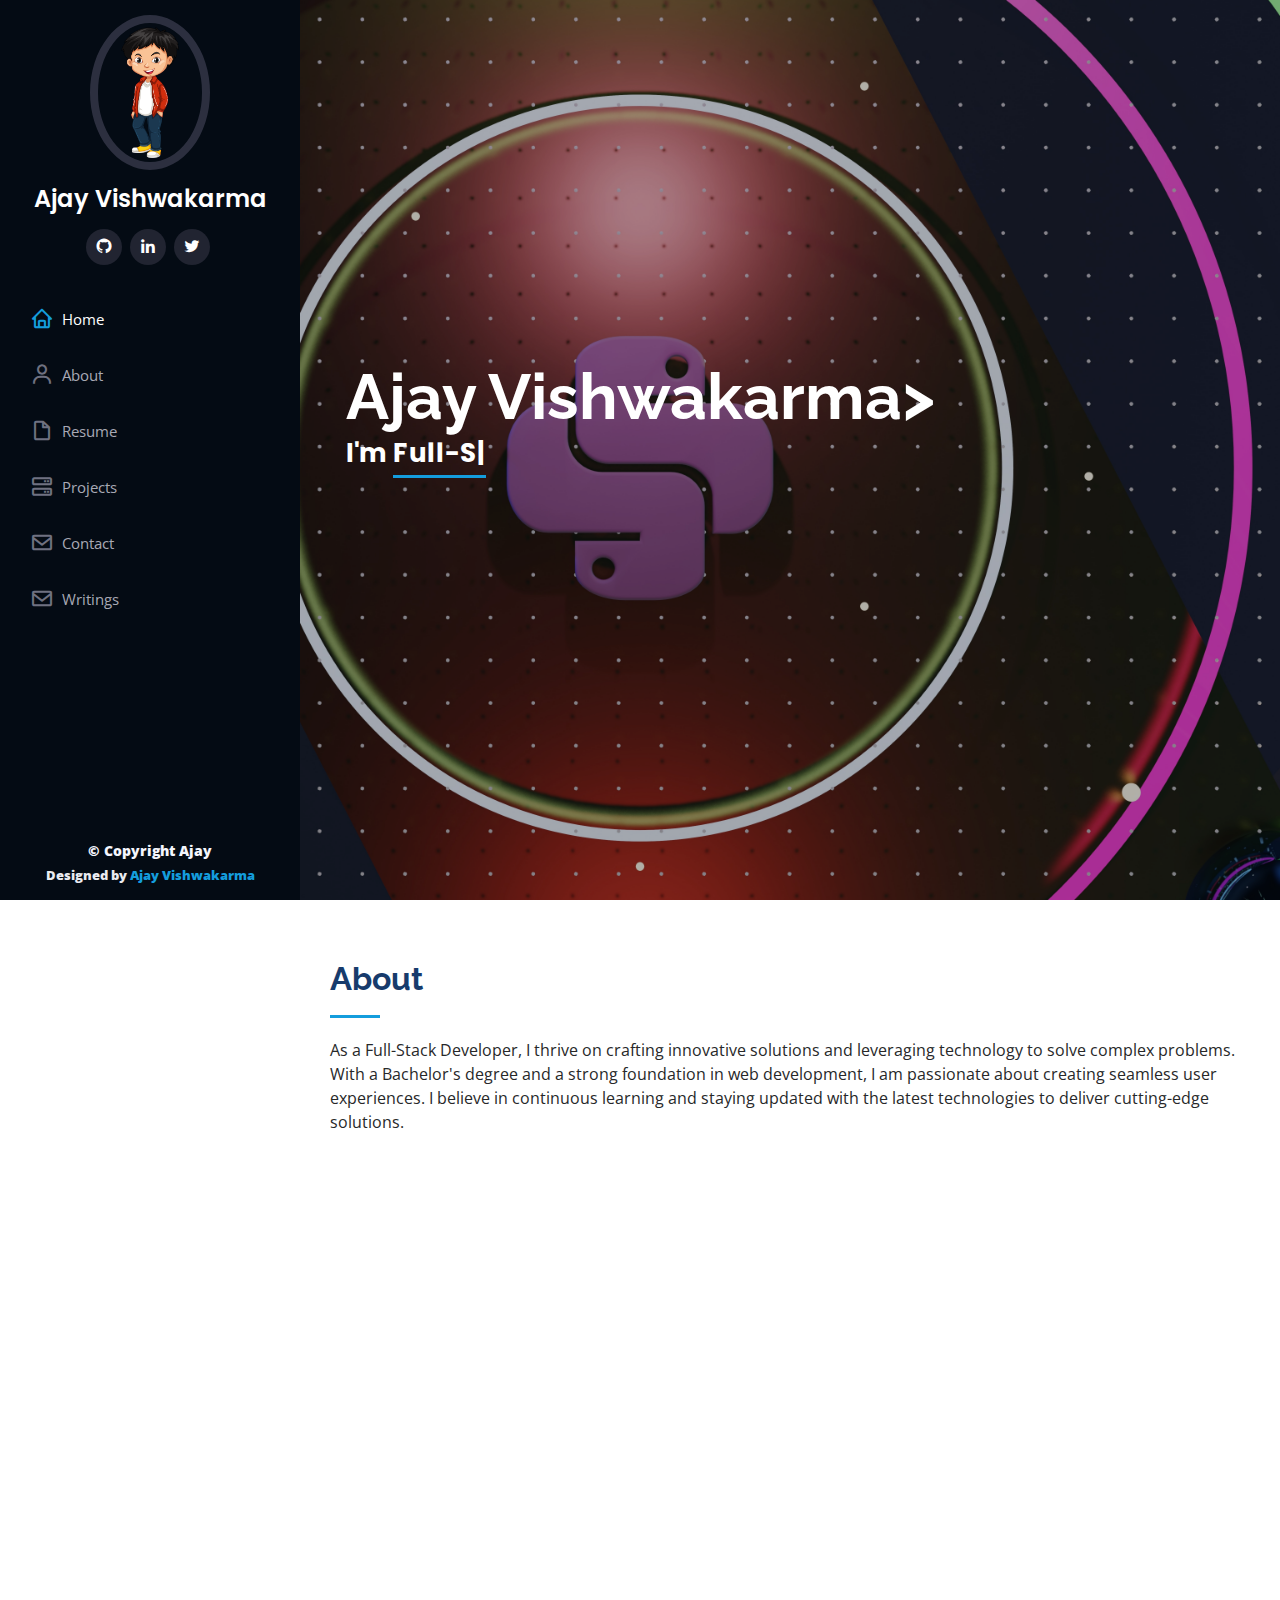
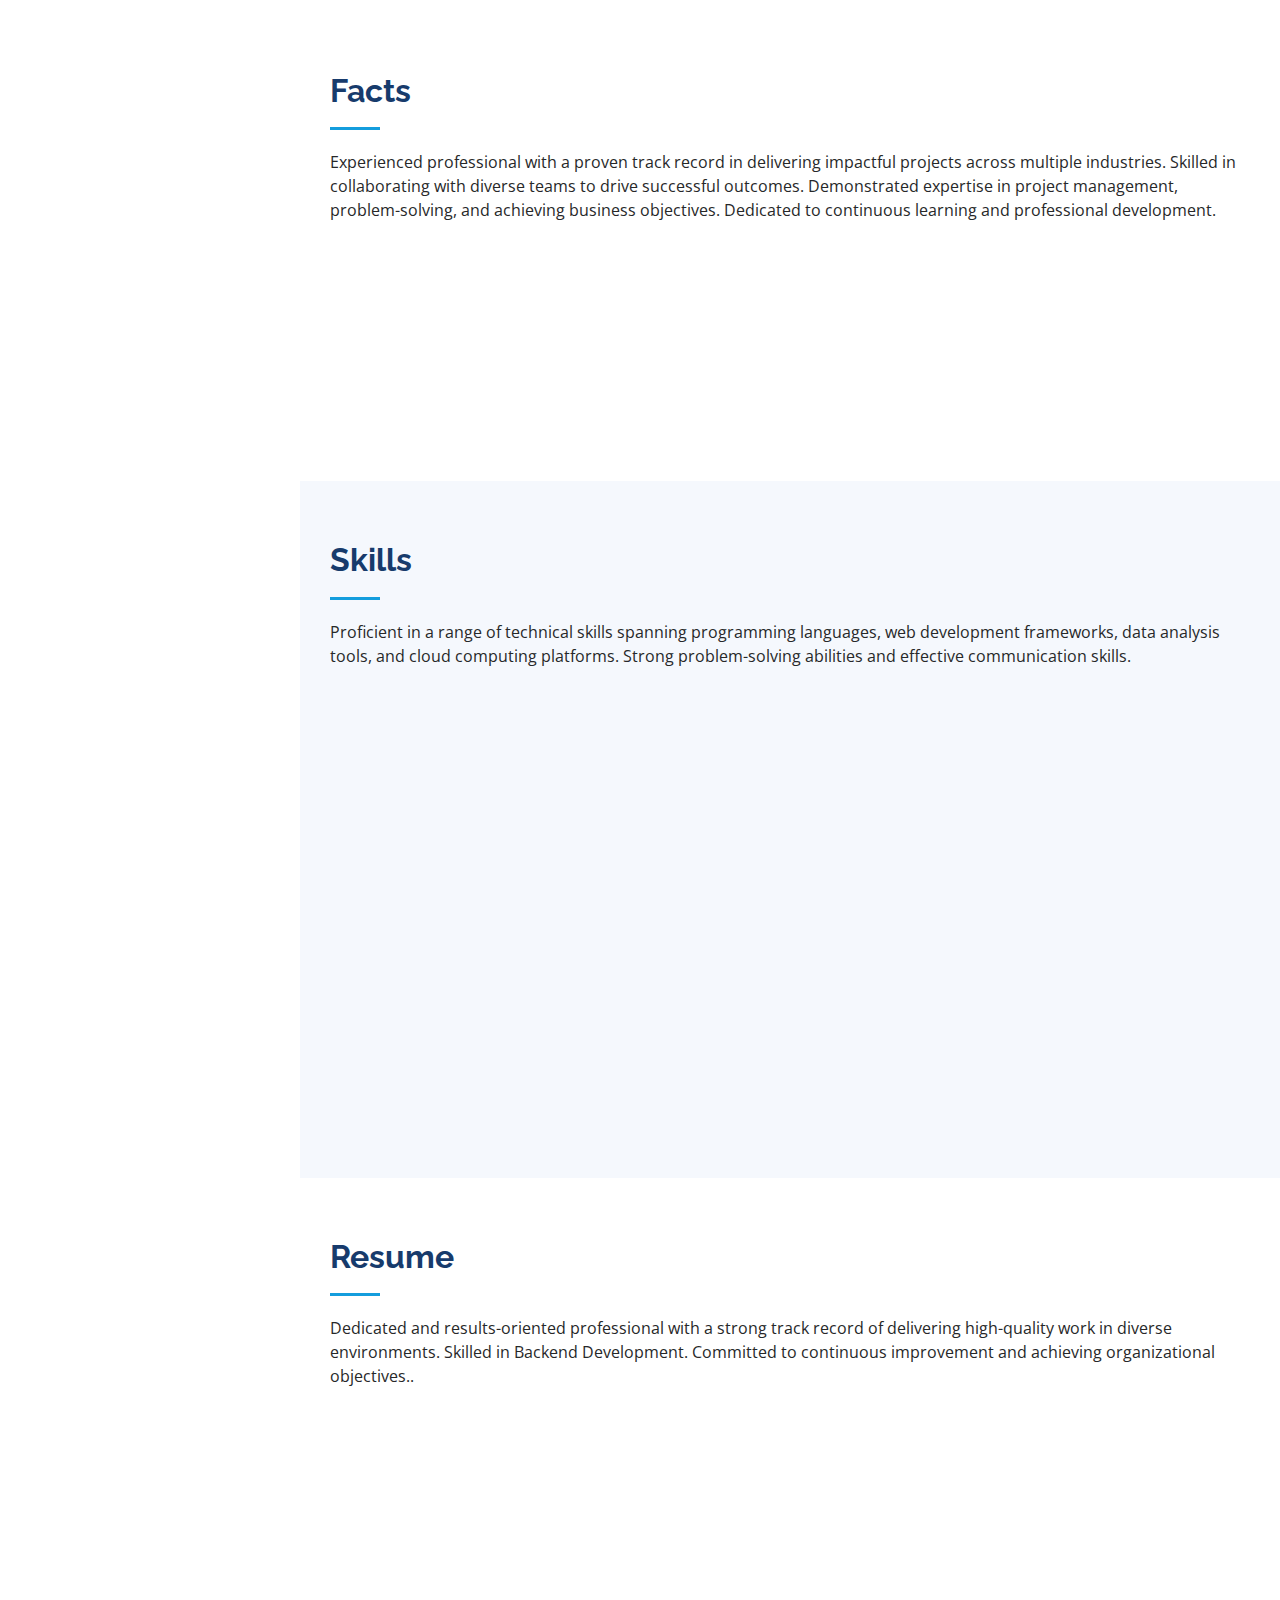
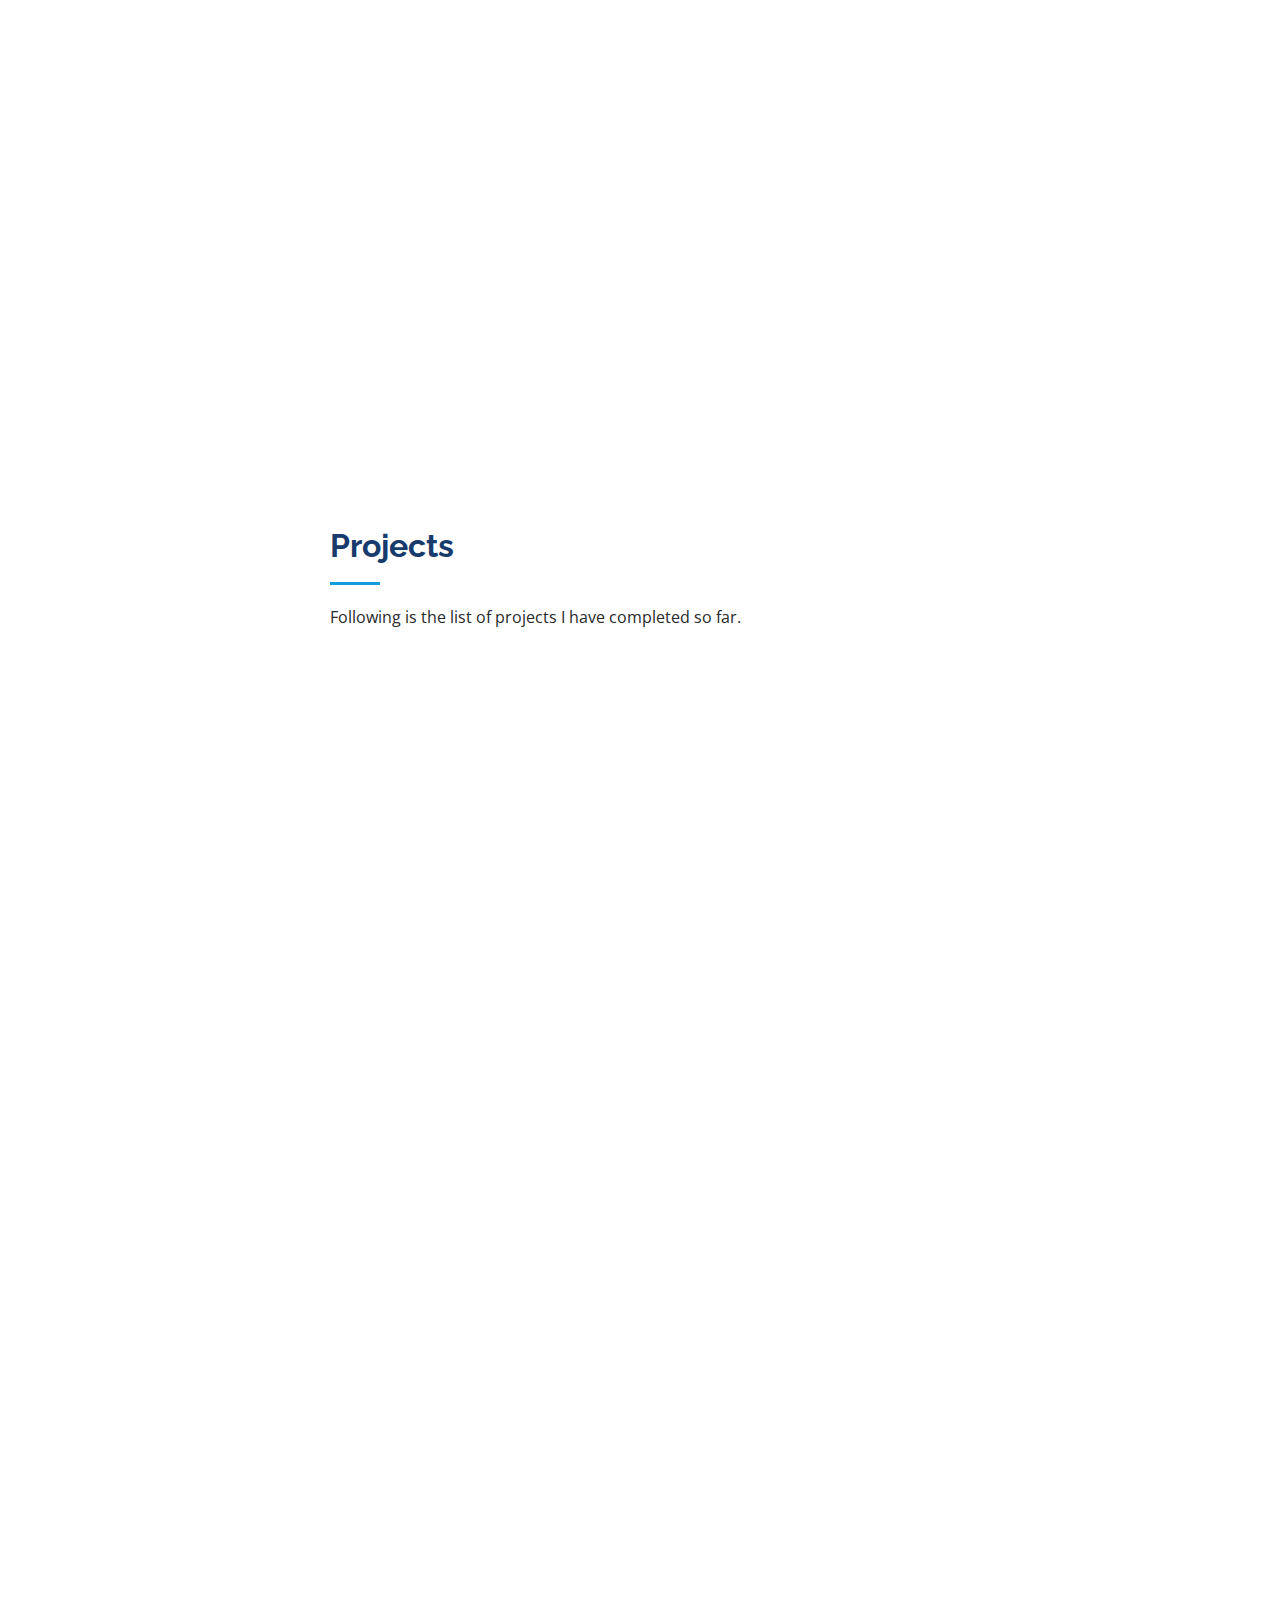
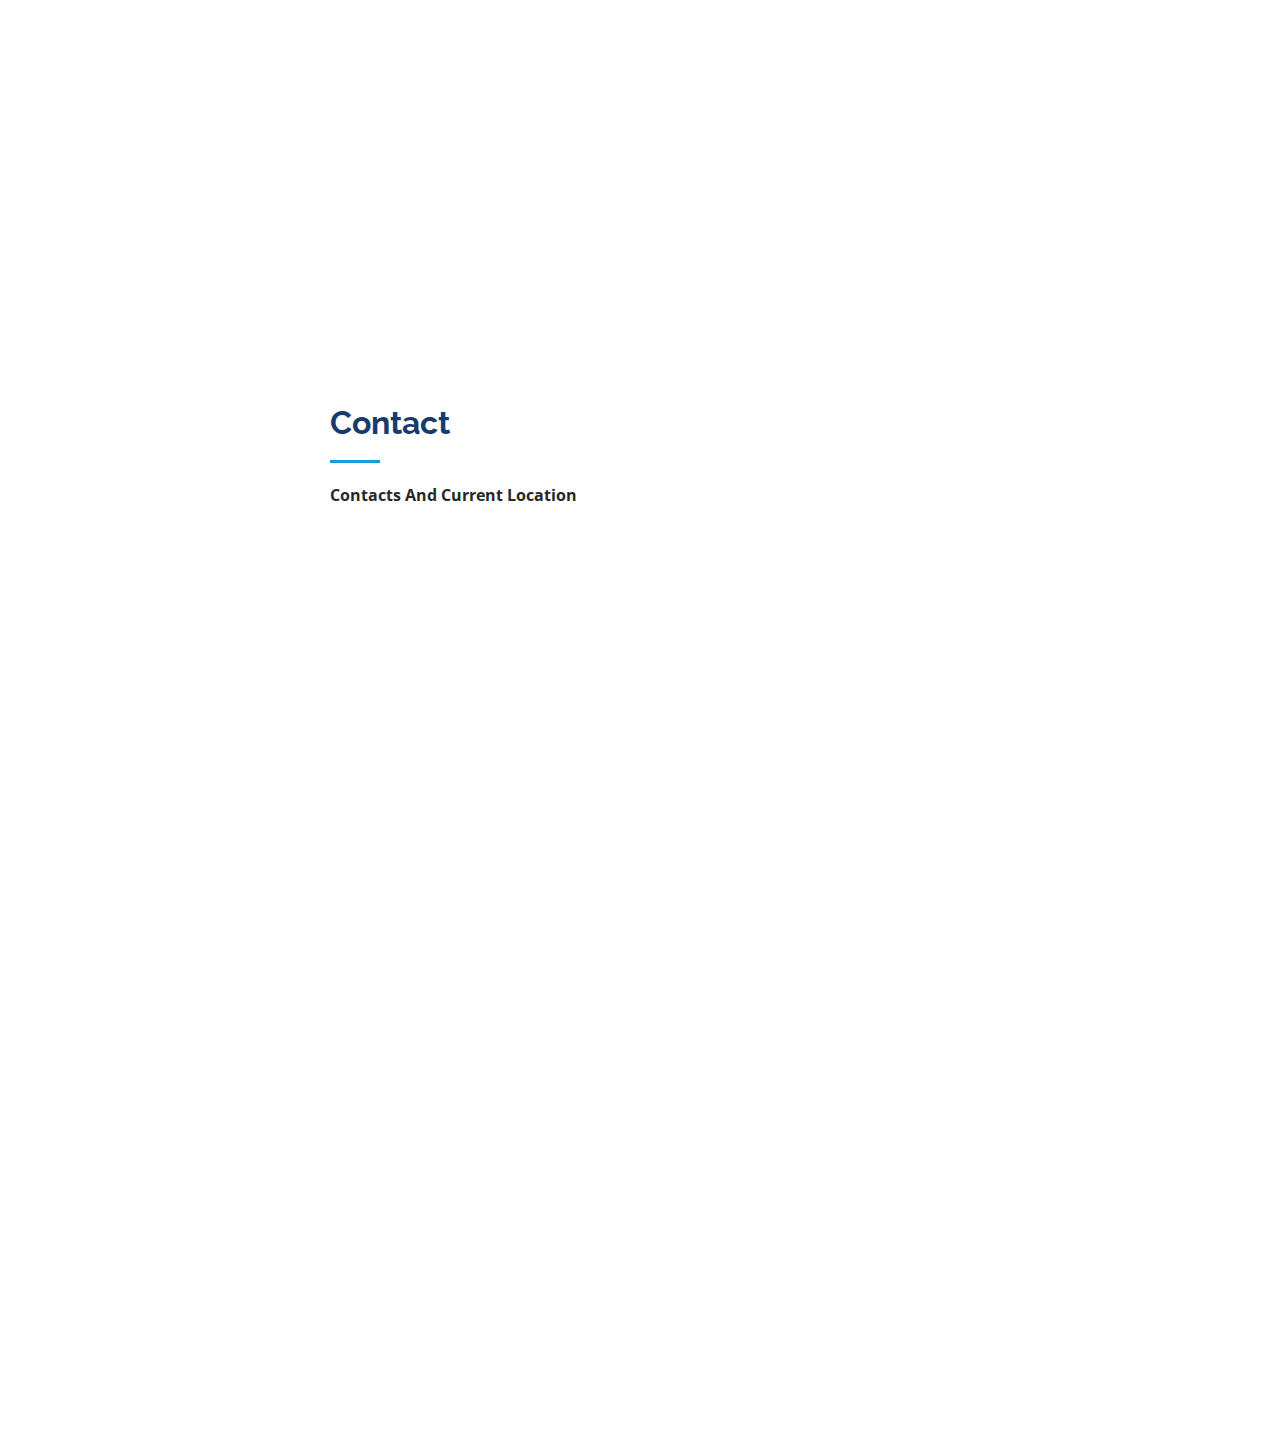
==== index.html @ 1bea134e "Merge branch 'main' of https://github.com/ajay776/ajay776.github.io" ====
<!DOCTYPE html>
<html lang="en">

<head>
  <meta charset="utf-8">
  <meta content="width=device-width, initial-scale=1.0" name="viewport">

  <title>Ajay's Portfolio</title>
  <meta content="" name="description">
  <meta content="" name="keywords">

  <!-- Favicons -->
  <link href="assets/img/favicon.png" rel="icon">
  <link href="assets/img/apple-touch-icon.png" rel="apple-touch-icon">

  <!-- Google Fonts -->
  <link
    href="https://fonts.googleapis.com/css?family=Open+Sans:300,300i,400,400i,600,600i,700,700i|Raleway:300,300i,400,400i,500,500i,600,600i,700,700i|Poppins:300,300i,400,400i,500,500i,600,600i,700,700i"
    rel="stylesheet">

  <!-- Vendor CSS Files -->
  <link href="assets/vendor/aos/aos.css" rel="stylesheet">
  <link href="assets/vendor/bootstrap/css/bootstrap.min.css" rel="stylesheet">
  <link href="assets/vendor/bootstrap-icons/bootstrap-icons.css" rel="stylesheet">
  <link href="assets/vendor/boxicons/css/boxicons.min.css" rel="stylesheet">
  <link href="assets/vendor/glightbox/css/glightbox.min.css" rel="stylesheet">
  <link href="assets/vendor/swiper/swiper-bundle.min.css" rel="stylesheet">

  <!-- Template Main CSS File -->
  <link href="assets/css/style.css" rel="stylesheet">

  <!-- =======================================================
  * Template Name: iPortfolio
  * Updated: Nov 17 2023 with Bootstrap v5.3.2
  * Template URL: https://bootstrapmade.com/iportfolio-bootstrap-portfolio-websites-template/
  * Author: BootstrapMade.com
  * License: https://bootstrapmade.com/license/
  ======================================================== -->
</head>

<body>

  <!-- ======= Mobile nav toggle button ======= -->
  <i class="bi bi-list mobile-nav-toggle d-xl-none"></i>

  <!-- ======= Header ======= -->
  <header id="header">
    <div class="d-flex flex-column">

      <div class="profile">
        <img src="assets/img/profile_img.png" alt="" class="img-fluid rounded-circle">
        <h1 class="text-light"><a href="index.html">Ajay Vishwakarma</a></h1>
        <div class="social-links mt-3 text-center">
          <a href="https://github.com/ajay776" class="github"><i class="bx bxl-github"></i></a>
          <a href="https://in.linkedin.com/in/ajay-vishwakarma-ba612019b" class="linkedin"><i
              class="bx bxl-linkedin"></i></a>
          <a href="https://twitter.com/Ajayvis37084227" class="twitter"><i class="bx bxl-twitter"></i></a>
          <!-- <a href="#" class="instagram"><i class="bx bxl-instagram"></i></a> -->
          <!-- <a href="#" class="google-plus"><i class="bx bxl-skype"></i></a> -->
        </div>
      </div>

      <nav id="navbar" class="nav-menu navbar">
        <ul>
          <li><a href="#hero" class="nav-link scrollto active"><i class="bx bx-home"></i> <span>Home</span></a></li>
          <li><a href="#about" class="nav-link scrollto"><i class="bx bx-user"></i> <span>About</span></a></li>
          <li><a href="#resume" class="nav-link scrollto"><i class="bx bx-file-blank"></i> <span>Resume</span></a></li>
          <!-- <li><a href="#portfolio" class="nav-link scrollto"><i class="bx bx-book-content"></i>
              <span>Portfolio</span></a></li> -->
          <li><a href="#services" class="nav-link scrollto"><i class="bx bx-server"></i> <span>Projects</span></a></li>
          <li><a href="#contact" class="nav-link scrollto"><i class="bx bx-envelope"></i> <span>Contact</span></a></li>
          <li><a href="my-documentation/site/index.html" class="nav-link scrollto"><i class="bx bx-envelope"></i> <span>Writings</span></a></li> 
        </ul>
      </nav><!-- .nav-menu -->
    </div>
  </header><!-- End Header -->

  <!-- ======= Hero Section ======= -->
  <section id="hero" class="d-flex flex-column justify-content-center align-items-center">
    <div class="hero-container" data-aos="fade-in">
      <h1>Ajay Vishwakarma>
        <p>I'm <span class="typed"
            data-typed-items="Full-Stack Developer, Backend Developer, Developer, Freelancer,"></span></p>
    </div>
  </section><!-- End Hero -->

  <main id="main">

    <!-- ======= About Section ======= -->
    <section id="about" class="about">
      <div class="container">

        <div class="section-title">
          <h2>About</h2>
          <p>As a Full-Stack Developer, I thrive on crafting innovative solutions and leveraging technology to solve
            complex problems. With a Bachelor's degree and a strong foundation in web development, I am passionate about
            creating seamless user experiences. I believe in continuous learning and staying updated with the latest
            technologies to deliver cutting-edge solutions.</p>
        </div>

        <div class="row">
          <div class="col-lg-4" data-aos="fade-right">
            <img src="assets/img/profile_img.png" class="img-fluid" alt="">
          </div>
          <div class="col-lg-8 pt-4 pt-lg-0 content" data-aos="fade-left">
            <h3>Full-Stack Developer.</h3>
            <p class="fst-italic">
              Driven by a commitment to excellence, I excel in both independent and collaborative environments.
            </p>
            <div class="row">
              <div class="col-lg-6">
                <ul>
                  <li><i class="bi bi-chevron-right"></i> <strong>Birthday:</strong> <span>7 oct 1996</span></li>
                  <li><i class="bi bi-chevron-right"></i> <strong>Website:</strong> <span>www.example.com</span></li>
                  <li><i class="bi bi-chevron-right"></i> <strong>Phone:</strong> <span>+91 7415496606</span></li>
                  <li><i class="bi bi-chevron-right"></i> <strong>City:</strong> <span>Indore, India</span></li>
                </ul>
              </div>
              <div class="col-lg-6">
                <ul>
                  <li><i class="bi bi-chevron-right"></i> <strong>Age:</strong> <span>27</span></li>
                  <li><i class="bi bi-chevron-right"></i> <strong>Degree:</strong> <span>Bechelors</span></li>
                  <li><i class="bi bi-chevron-right"></i> <strong>Email:</strong>
                    <span>vishwakarmaajay776@gmail.com</span>
                  </li>
                  <li><i class="bi bi-chevron-right"></i> <strong>Freelance:</strong> <span>Available</span></li>
                </ul>
              </div>
            </div>
            <p>
              <!-- Driven by a commitment to excellence, I excel in both independent and collaborative environments. -->
            </p>
          </div>
        </div>

      </div>
    </section><!-- End About Section -->

    <!-- ======= Facts Section ======= -->
    <section id="facts" class="facts">
      <div class="container">

        <div class="section-title">
          <h2>Facts</h2>
          <p>Experienced professional with a proven track record in delivering impactful projects across multiple
            industries. Skilled in collaborating with diverse teams to drive successful outcomes. Demonstrated expertise
            in project management, problem-solving, and achieving business objectives. Dedicated to continuous learning
            and professional development.</p>
        </div>

        <div class="row no-gutters">

          <div class="col-lg-3 col-md-6 d-md-flex align-items-md-stretch" data-aos="fade-up">
            <div class="count-box">
              <i class="bi bi-emoji-smile"></i>
              <span data-purecounter-start="0" data-purecounter-end="3" data-purecounter-duration="1"
                class="purecounter"></span>
              <p><strong>Companies Served</strong> Companies i worked for</p>
            </div>
          </div>

          <div class="col-lg-3 col-md-6 d-md-flex align-items-md-stretch" data-aos="fade-up" data-aos-delay="100">
            <div class="count-box">
              <i class="bi bi-journal-richtext"></i>
              <span data-purecounter-start="0" data-purecounter-end="5" data-purecounter-duration="1"
                class="purecounter"></span>
              <p><strong>Projects</strong> projects i completed </p>
            </div>
          </div>

          <div class="col-lg-3 col-md-6 d-md-flex align-items-md-stretch" data-aos="fade-up" data-aos-delay="200">
            <div class="count-box">
              <i class="bi bi-code-slash"></i>
              <span data-purecounter-start="0" data-purecounter-end="3" data-purecounter-duration="1"
                class="purecounter"></span>
              <p><strong>Years</strong> of work experiance i have</p>
            </div>
          </div>

          <!-- <div class="col-lg-3 col-md-6 d-md-flex align-items-md-stretch" data-aos="fade-up" data-aos-delay="300">
            <div class="count-box">
              <i class="bi bi-people"></i>
              <span data-purecounter-start="0" data-purecounter-end="32" data-purecounter-duration="1"
                class="purecounter"></span>
              <p><strong>Hard Workers</strong> rerum asperiores dolor</p>
            </div>
          </div> -->

        </div>

      </div>
    </section><!-- End Facts Section -->

    <!-- ======= Skills Section ======= -->
    <section id="skills" class="skills section-bg">
      <div class="container">

        <div class="section-title">
          <h2>Skills</h2>
          <p>Proficient in a range of technical skills spanning programming languages, web development frameworks, data
            analysis tools, and cloud computing platforms. Strong problem-solving abilities and effective communication
            skills.</p>
        </div>

        <div class="row skills-content">

          <div class="col-lg-6" data-aos="fade-up">

            <div class="progress">
              <span class="skill">Python <i class="val">90%</i></span>
              <div class="progress-bar-wrap">
                <div class="progress-bar" role="progressbar" aria-valuenow="90" aria-valuemin="0" aria-valuemax="100">
                </div>
              </div>
            </div>

            <div class="progress">
              <span class="skill">Flask <i class="val">70%</i></span>
              <div class="progress-bar-wrap">
                <div class="progress-bar" role="progressbar" aria-valuenow="70" aria-valuemin="0" aria-valuemax="100">
                </div>
              </div>
            </div>

            <div class="progress">
              <span class="skill">PostgreSql <i class="val">60%</i></span>
              <div class="progress-bar-wrap">
                <div class="progress-bar" role="progressbar" aria-valuenow="60" aria-valuemin="0" aria-valuemax="100">
                </div>
              </div>
            </div>

            <div class="progress">
              <span class="skill">SQL <i class="val">70%</i></span>
              <div class="progress-bar-wrap">
                <div class="progress-bar" role="progressbar" aria-valuenow="70" aria-valuemin="0" aria-valuemax="100">
                </div>
              </div>
            </div>

            <div class="progress">
              <span class="skill">HTML <i class="val">70%</i></span>
              <div class="progress-bar-wrap">
                <div class="progress-bar" role="progressbar" aria-valuenow="70" aria-valuemin="0" aria-valuemax="100">
                </div>
              </div>
            </div>

            <div class="progress">
              <span class="skill">Tailwind <i class="val">55%</i></span>
              <div class="progress-bar-wrap">
                <div class="progress-bar" role="progressbar" aria-valuenow="55" aria-valuemin="0" aria-valuemax="100">
                </div>
              </div>
            </div>

            <div class="progress">
              <span class="skill">Git <i class="val">80%</i></span>
              <div class="progress-bar-wrap">
                <div class="progress-bar" role="progressbar" aria-valuenow="80" aria-valuemin="0" aria-valuemax="100">
                </div>
              </div>
            </div>

          </div>

          <div class="col-lg-6" data-aos="fade-up" data-aos-delay="100">

            <div class="progress">
              <span class="skill">Django <i class="val">80%</i></span>
              <div class="progress-bar-wrap">
                <div class="progress-bar" role="progressbar" aria-valuenow="80" aria-valuemin="0" aria-valuemax="100">
                </div>
              </div>
            </div>

            <div class="progress">
              <span class="skill">Fastapi <i class="val">70%</i></span>
              <div class="progress-bar-wrap">
                <div class="progress-bar" role="progressbar" aria-valuenow="70" aria-valuemin="0" aria-valuemax="100">
                </div>
              </div>
            </div>

            <div class="progress">
              <span class="skill">MonogDb <i class="val">70%</i></span>
              <div class="progress-bar-wrap">
                <div class="progress-bar" role="progressbar" aria-valuenow="70" aria-valuemin="0" aria-valuemax="100">
                </div>
              </div>
            </div>

            <div class="progress">
              <span class="skill">JavaScript <i class="val">55%</i></span>
              <div class="progress-bar-wrap">
                <div class="progress-bar" role="progressbar" aria-valuenow="55" aria-valuemin="0" aria-valuemax="100">
                </div>
              </div>
            </div>

            <div class="progress">
              <span class="skill">CSS <i class="val">55%</i></span>
              <div class="progress-bar-wrap">
                <div class="progress-bar" role="progressbar" aria-valuenow="55" aria-valuemin="0" aria-valuemax="100">
                </div>
              </div>
            </div>

            <div class="progress">
              <span class="skill">Docker <i class="val">55%</i></span>
              <div class="progress-bar-wrap">
                <div class="progress-bar" role="progressbar" aria-valuenow="70" aria-valuemin="0" aria-valuemax="100">
                </div>
              </div>
            </div>

            <div class="progress">
              <span class="skill">Github/Bitbucket/Gitlab <i class="val">80%</i></span>
              <div class="progress-bar-wrap">
                <div class="progress-bar" role="progressbar" aria-valuenow="80" aria-valuemin="0" aria-valuemax="100">
                </div>
              </div>
            </div>

          </div>

        </div>

      </div>
    </section><!-- End Skills Section -->

    <!-- ======= Resume Section ======= -->
    <section id="resume" class="resume">
      <div class="container">

        <div class="section-title">
          <h2>Resume</h2>
          <p>Dedicated and results-oriented professional with a strong track record of delivering high-quality work in
            diverse environments. Skilled in Backend Development. Committed to continuous improvement and achieving
            organizational objectives..</p>
        </div>

        <div class="row">
          <div class="col-lg-6" data-aos="fade-up">
            <h3 class="resume-title">Sumary</h3>
            <div class="resume-item pb-0">
              <h4>Ajay Vishwakarma </h4>
              <p><em>Experienced and deadline-driven Graphic Designer with 3+ years of experience, Designed and
                  Developed multiple endpoints in a timely manner.</em></p>
              <ul>
                <li>Indore, India (452010)</li>
                <li>+91 7415496606</li>
                <li>vishwakarmaajay776@gmail.com</li>
              </ul>
            </div>

            <h3 class="resume-title">Education</h3>
            <div class="resume-item">
              <h4>Bechelor of Engineering</h4>
              <h5>2015 - 2016</h5>
              <p><em>Sagar Institute of Research and Technology Bhopal</em></p>
              <!-- <p>Qui deserunt veniam. Et sed aliquam labore tempore sed quisquam iusto autem sit. Ea vero voluptatum qui
                ut dignissimos deleniti nerada porti sand markend</p> -->
            </div>
            <div class="resume-item">
              <h4>High School</h4>
              <h5>2015</h5>
              <p><em>St. Mary's Convent H.S. School Kareli(M.P.) India</em></p>
              <!-- <p>Quia nobis sequi est occaecati aut. Repudiandae et iusto quae reiciendis et quis Eius vel ratione eius
                unde vitae rerum voluptates asperiores voluptatem Earum molestiae consequatur neque etlon sader mart
                dila</p> -->
            </div>
          </div>
          <div class="col-lg-6" data-aos="fade-up" data-aos-delay="100">
            <h3 class="resume-title">Professional Experience</h3>
            <div class="resume-item">
              <h4>Full-Stack Developer</h4>
              <h5>March-2023 - Present</h5>
              <p><em>Codiant (A Yash Technologies Company), Indore, India</em></p>
              <ul>
                <!-- <li>kuch to kaam kiya h yha jyada nii pta</li> -->
                <!-- <li>Delegate tasks to the 7 members of the design team and provide counsel on all aspects of the
                  project. </li>
                <li>Supervise the assessment of all graphic materials in order to ensure quality and accuracy of the
                  design</li>
                <li>Oversee the efficient use of production project budgets ranging from $2,000 - $25,000</li> -->
              </ul>
            </div>
            <div class="resume-item">
              <h4>Python Developer</h4>
              <h5>Oct-2021 - March-2023</h5>
              <p><em>BridgeFix Technology, Indore, India</em></p>
              <ul>
                <!-- <li>BridgeFix Walon ne to bhot kaam karwaya.</li> -->
                <!-- <li>Managed up to 5 projects or tasks at a given time while under pressure</li>
                <li>Recommended and consulted with clients on the most appropriate graphic design</li>
                <li>Created 4+ design presentations and proposals a month for clients and account managers</li> -->
              </ul>
            </div>

            <div class="resume-item">
              <h4>Python Developer</h4>
              <h5>Sep-2019 - March-2020</h5>
              <p><em>I-next ets, Bhopal, India</em></p>
              <ul>
                <!-- <li>Developed multiple Api's for client implemented multiple advance features on a project</li>
                <li>Handled a project alone and completed the task in given time while under pressure</li> -->
                <!-- <li>Recommended and consulted with clients on the most appropriate graphic design</li> -->
                <!-- <li>Created 4+ design presentations and proposals a month for clients and account managers</li> -->
              </ul>
            </div>
          </div>
        </div>

      </div>
    </section><!-- End Resume Section -->

    <!-- ======= Portfolio Section ======= -->
    <!-- <section id="portfolio" class="portfolio section-bg">
      <div class="container">

        <div class="section-title">
          <h2>Portfolio</h2>
          <p>Magnam dolores commodi suscipit. Necessitatibus eius consequatur ex aliquid fuga eum quidem. Sit sint
            consectetur velit. Quisquam quos quisquam cupiditate. Et nemo qui impedit suscipit alias ea. Quia fugiat sit
            in iste officiis commodi quidem hic quas.</p>
        </div>

        <div class="row" data-aos="fade-up">
          <div class="col-lg-12 d-flex justify-content-center">
            <ul id="portfolio-flters">
              <li data-filter="*" class="filter-active">All</li>
              <li data-filter=".filter-app">App</li>
              <li data-filter=".filter-card">Card</li>
              <li data-filter=".filter-web">Web</li>
            </ul>
          </div>
        </div>

        <div class="row portfolio-container" data-aos="fade-up" data-aos-delay="100">

          <div class="col-lg-4 col-md-6 portfolio-item filter-app">
            <div class="portfolio-wrap">
              <img src="assets/img/portfolio/portfolio-1.jpg" class="img-fluid" alt="">
              <div class="portfolio-links">
                <a href="assets/img/portfolio/portfolio-1.jpg" data-gallery="portfolioGallery"
                  class="portfolio-lightbox" title="App 1"><i class="bx bx-plus"></i></a>
                <a href="portfolio-details.html" title="More Details"><i class="bx bx-link"></i></a>
              </div>
            </div>
          </div>

          <div class="col-lg-4 col-md-6 portfolio-item filter-web">
            <div class="portfolio-wrap">
              <img src="assets/img/portfolio/portfolio-2.jpg" class="img-fluid" alt="">
              <div class="portfolio-links">
                <a href="assets/img/portfolio/portfolio-2.jpg" data-gallery="portfolioGallery"
                  class="portfolio-lightbox" title="Web 3"><i class="bx bx-plus"></i></a>
                <a href="portfolio-details.html" title="More Details"><i class="bx bx-link"></i></a>
              </div>
            </div>
          </div>

          <div class="col-lg-4 col-md-6 portfolio-item filter-app">
            <div class="portfolio-wrap">
              <img src="assets/img/portfolio/portfolio-3.jpg" class="img-fluid" alt="">
              <div class="portfolio-links">
                <a href="assets/img/portfolio/portfolio-3.jpg" data-gallery="portfolioGallery"
                  class="portfolio-lightbox" title="App 2"><i class="bx bx-plus"></i></a>
                <a href="portfolio-details.html" title="More Details"><i class="bx bx-link"></i></a>
              </div>
            </div>
          </div>

          <div class="col-lg-4 col-md-6 portfolio-item filter-card">
            <div class="portfolio-wrap">
              <img src="assets/img/portfolio/portfolio-4.jpg" class="img-fluid" alt="">
              <div class="portfolio-links">
                <a href="assets/img/portfolio/portfolio-4.jpg" data-gallery="portfolioGallery"
                  class="portfolio-lightbox" title="Card 2"><i class="bx bx-plus"></i></a>
                <a href="portfolio-details.html" title="More Details"><i class="bx bx-link"></i></a>
              </div>
            </div>
          </div>

          <div class="col-lg-4 col-md-6 portfolio-item filter-web">
            <div class="portfolio-wrap">
              <img src="assets/img/portfolio/portfolio-5.jpg" class="img-fluid" alt="">
              <div class="portfolio-links">
                <a href="assets/img/portfolio/portfolio-5.jpg" data-gallery="portfolioGallery"
                  class="portfolio-lightbox" title="Web 2"><i class="bx bx-plus"></i></a>
                <a href="portfolio-details.html" title="More Details"><i class="bx bx-link"></i></a>
              </div>
            </div>
          </div>

          <div class="col-lg-4 col-md-6 portfolio-item filter-app">
            <div class="portfolio-wrap">
              <img src="assets/img/portfolio/portfolio-6.jpg" class="img-fluid" alt="">
              <div class="portfolio-links">
                <a href="assets/img/portfolio/portfolio-6.jpg" data-gallery="portfolioGallery"
                  class="portfolio-lightbox" title="App 3"><i class="bx bx-plus"></i></a>
                <a href="portfolio-details.html" title="More Details"><i class="bx bx-link"></i></a>
              </div>
            </div>
          </div>

          <div class="col-lg-4 col-md-6 portfolio-item filter-card">
            <div class="portfolio-wrap">
              <img src="assets/img/portfolio/portfolio-7.jpg" class="img-fluid" alt="">
              <div class="portfolio-links">
                <a href="assets/img/portfolio/portfolio-7.jpg" data-gallery="portfolioGallery"
                  class="portfolio-lightbox" title="Card 1"><i class="bx bx-plus"></i></a>
                <a href="portfolio-details.html" title="More Details"><i class="bx bx-link"></i></a>
              </div>
            </div>
          </div>

          <div class="col-lg-4 col-md-6 portfolio-item filter-card">
            <div class="portfolio-wrap">
              <img src="assets/img/portfolio/portfolio-8.jpg" class="img-fluid" alt="">
              <div class="portfolio-links">
                <a href="assets/img/portfolio/portfolio-8.jpg" data-gallery="portfolioGallery"
                  class="portfolio-lightbox" title="Card 3"><i class="bx bx-plus"></i></a>
                <a href="portfolio-details.html" title="More Details"><i class="bx bx-link"></i></a>
              </div>
            </div>
          </div>

          <div class="col-lg-4 col-md-6 portfolio-item filter-web">
            <div class="portfolio-wrap">
              <img src="assets/img/portfolio/portfolio-9.jpg" class="img-fluid" alt="">
              <div class="portfolio-links">
                <a href="assets/img/portfolio/portfolio-9.jpg" data-gallery="portfolioGallery"
                  class="portfolio-lightbox" title="Web 3"><i class="bx bx-plus"></i></a>
                <a href="portfolio-details.html" title="More Details"><i class="bx bx-link"></i></a>
              </div>
            </div>
          </div>

        </div>

      </div>
    </section>End Portfolio Section -->

    <!-- ======= Services Section ======= -->
    <section id="services" class="services">
      <div class="container">

        <div class="section-title">
          <h2>Projects</h2>
          <p>Following is the list of projects I have completed so far.</p>
        </div>

        <div class="row">
          <div class="col-lg-4 col-md-6 icon-box" data-aos="fade-up">
            <div class="icon"><i class="bi bi-briefcase"></i></div>
            <h4 class="title"><a href="https://www.supportlogic.com/">SupportLogic X EmptropyLabs</a></h4>
            <p class="description">SupportLogic is a company that provides a platform for customer support teams to
              analyze customer interactions, identify trends, and improve support processes. It leverages machine
              learning and natural language processing to extract insights from support tickets, chat transcripts, and
              other customer interactions. These insights help support teams make data-driven decisions to enhance
              customer satisfaction and efficiency.
            </p>
          </div>
          <div class="col-lg-4 col-md-6 icon-box" data-aos="fade-up" data-aos-delay="100">
            <div class="icon"><i class="bi bi-card-checklist"></i></div>
            <h4 class="title"><a
                href="https://play.google.com/store/apps/details?id=app.square.trade.play&hl=en_AU">Square APP</a></h4>
            <p class="description">The Square App is a mobile application designed to provide users with a convenient
              platform for cryptocurrency exchange and conversion. The app aims to offer an all-in-one solution for
              users to register, buy and sell cryptocurrencies with INR, convert between different cryptocurrencies, and
              save their digital assets. One of the key features of the Square App is its integration with various APIs.
              These APIs enable the app to perform Know Your Customer (KYC) verification, access real-time market data,
              and utilize a secure custodial wallet for the safe storage of users’ digital assets.</p>
          </div>

          <div class="col-lg-4 col-md-6 icon-box" data-aos="fade-up" data-aos-delay="200">
            <div class="icon"><i class="bi bi-bar-chart"></i></div>
            <h4 class="title"><a href="https://app.mybrilliantmove.com/">Brilliant Move</a></h4>
            <p class="description">Brilliant Move- An on-demand home delivery service app based out in the USA is
              empowering retailers, both big boxers and small merchants alike boost sales and improve customer
              experience with no infrastructure investment. This easy-to-use app platform is also providing on-time,
              safe delivery to customers looking for same-day or next day delivery. To know more about the app, download
              the app on the App Store and Play Store.

            </p>
          </div>
          <div class="col-lg-4 col-md-6 icon-box" data-aos="fade-up" data-aos-delay="300">
            <div class="icon"><i class="bi bi-binoculars"></i></div>
            <h4 class="title"><a href="https://www.goodguyshomeservices.com/">Tekhne (By Good Guys Home Services)</a>
            </h4>
            <p class="description">Good Guys is an on-demand home service app platform that allows users to instantly
              connect with skilled technicians providing home services nearby them such as plumbing, electrical repair,
              home cleaning, carpentry, laundry, beauty, fitness, drivers, painting and other handyman gigs with
              real-time scheduling features. The app is driven by robust advanced technologies and changing customer
              requirements and expectations which also means the app can appropriately balance trade-offs in
              standardization/customization.</p>
          </div>
          <div class="col-lg-4 col-md-6 icon-box" data-aos="fade-up" data-aos-delay="400">
            <div class="icon"><i class="bi bi-brightness-high"></i></div>
            <h4 class="title"><a href="https://techwave.codiantdev.com/">TechWave</a></h4>
            <p class="description">TechWave is an innovative project where I integrated APIs from leading image
              recognition and chat generation models. Leveraging these powerful APIs, I successfully implemented
              advanced functionalities within the platform. The image recognition API enables seamless image analysis,
              allowing users to effortlessly upload and process images, while the chat generation API facilitates
              dynamic and engaging conversational experiences. Through strategic integration and meticulous
              implementation, TechWave represents a significant advancement in user-centric technology, delivering
              unparalleled functionality and usability.</p>
          </div>
          <!-- <div class="col-lg-4 col-md-6 icon-box" data-aos="fade-up" data-aos-delay="500">
            <div class="icon"><i class="bi bi-calendar4-week"></i></div>
            <h4 class="title"><a href="">Eiusmod Tempor</a></h4>
            <p class="description">Et harum quidem rerum facilis est et expedita distinctio. Nam libero tempore, cum
              soluta nobis est eligendi</p>
          </div> -->
        </div>

      </div>
    </section><!-- End Services Section -->

    <!-- ======= Testimonials Section ======= -->
    <!-- <section id="testimonials" class="testimonials section-bg">
      <div class="container">

        <div class="section-title">
          <h2>Testimonials</h2>
          <p>Magnam dolores commodi suscipit. Necessitatibus eius consequatur ex aliquid fuga eum quidem. Sit sint
            consectetur velit. Quisquam quos quisquam cupiditate. Et nemo qui impedit suscipit alias ea. Quia fugiat sit
            in iste officiis commodi quidem hic quas.</p>
        </div>

        <div class="testimonials-slider swiper" data-aos="fade-up" data-aos-delay="100">
          <div class="swiper-wrapper">

            <div class="swiper-slide">
              <div class="testimonial-item" data-aos="fade-up">
                <p>
                  <i class="bx bxs-quote-alt-left quote-icon-left"></i>
                  Proin iaculis purus consequat sem cure digni ssim donec porttitora entum suscipit rhoncus. Accusantium
                  quam, ultricies eget id, aliquam eget nibh et. Maecen aliquam, risus at semper.
                  <i class="bx bxs-quote-alt-right quote-icon-right"></i>
                </p>
                <img src="assets/img/testimonials/testimonials-1.jpg" class="testimonial-img" alt="">
                <h3>Saul Goodman</h3>
                <h4>Ceo &amp; Founder</h4>
              </div>
            </div>

            <div class="swiper-slide">
              <div class="testimonial-item" data-aos="fade-up" data-aos-delay="100">
                <p>
                  <i class="bx bxs-quote-alt-left quote-icon-left"></i>
                  Export tempor illum tamen malis malis eram quae irure esse labore quem cillum quid cillum eram malis
                  quorum velit fore eram velit sunt aliqua noster fugiat irure amet legam anim culpa.
                  <i class="bx bxs-quote-alt-right quote-icon-right"></i>
                </p>
                <img src="assets/img/testimonials/testimonials-2.jpg" class="testimonial-img" alt="">
                <h3>Sara Wilsson</h3>
                <h4>Designer</h4>
              </div>
            </div>

            <div class="swiper-slide">
              <div class="testimonial-item" data-aos="fade-up" data-aos-delay="200">
                <p>
                  <i class="bx bxs-quote-alt-left quote-icon-left"></i>
                  Enim nisi quem export duis labore cillum quae magna enim sint quorum nulla quem veniam duis minim
                  tempor labore quem eram duis noster aute amet eram fore quis sint minim.
                  <i class="bx bxs-quote-alt-right quote-icon-right"></i>
                </p>
                <img src="assets/img/testimonials/testimonials-3.jpg" class="testimonial-img" alt="">
                <h3>Jena Karlis</h3>
                <h4>Store Owner</h4>
              </div>
            </div>

            <div class="swiper-slide">
              <div class="testimonial-item" data-aos="fade-up" data-aos-delay="300">
                <p>
                  <i class="bx bxs-quote-alt-left quote-icon-left"></i>
                  Fugiat enim eram quae cillum dolore dolor amet nulla culpa multos export minim fugiat minim velit
                  minim dolor enim duis veniam ipsum anim magna sunt elit fore quem dolore labore illum veniam.
                  <i class="bx bxs-quote-alt-right quote-icon-right"></i>
                </p>
                <img src="assets/img/testimonials/testimonials-4.jpg" class="testimonial-img" alt="">
                <h3>Matt Brandon</h3>
                <h4>Freelancer</h4>
              </div>
            </div>

            <div class="swiper-slide">
              <div class="testimonial-item" data-aos="fade-up" data-aos-delay="400">
                <p>
                  <i class="bx bxs-quote-alt-left quote-icon-left"></i>
                  Quis quorum aliqua sint quem legam fore sunt eram irure aliqua veniam tempor noster veniam enim culpa
                  labore duis sunt culpa nulla illum cillum fugiat legam esse veniam culpa fore nisi cillum quid.
                  <i class="bx bxs-quote-alt-right quote-icon-right"></i>
                </p>
                <img src="assets/img/testimonials/testimonials-5.jpg" class="testimonial-img" alt="">
                <h3>John Larson</h3>
                <h4>Entrepreneur</h4>
              </div>
            </div>

          </div>
          <div class="swiper-pagination"></div>
        </div>

      </div>
    </section> -->
    <!-- End Testimonials Section -->

    <!-- ======= Contact Section ======= -->
    <section id="contact" class="contact">
      <div class="container">

        <div class="section-title">
          <h2>Contact</h2>
          <p><b>Contacts And Current Location<b></p>
        </div>

        <div class="row" data-aos="fade-in">

          <div class="col-lg-5 d-flex align-items-stretch">
            <div class="info">
              <div class="address">
                <i class="bi bi-geo-alt"></i>
                <h4>Location:</h4>
                <p>120 B vijay nagar, Indore, 452010</p>
              </div>

              <div class="email">
                <i class="bi bi-envelope"></i>
                <h4>Email:</h4>
                <p>vishwakarmaajay776@gmail.com</p>
              </div>

              <div class="phone">
                <i class="bi bi-phone"></i>
                <h4>Call:</h4>
                <p>+91 7415496606</p>
              </div>

              <iframe
                src="https://www.google.com/maps/embed?pb=!1m14!1m12!1m3!1d1519.3963684136486!2d75.89520423237822!3d22.75326131738888!2m3!1f0!2f0!3f0!3m2!1i1024!2i768!4f13.1!5e0!3m2!1sen!2sin!4v1703157310655!5m2!1sen!2sin"
                width="600" height="450" style="border:0;" allowfullscreen="" loading="lazy"
                referrerpolicy="no-referrer-when-downgrade"></iframe>
            </div>

          </div>

          <div class="col-lg-7 mt-5 mt-lg-0 d-flex align-items-stretch">
            <form action="#" method="#" role="form" class="php-email-form"><!-- action='forms/contact.php'> -->
              <div class="row">
                <div class="form-group col-md-6">
                  <label for="name">Your Name</label>
                  <input type="text" name="name" class="form-control" id="name" required>
                </div>
                <div class="form-group col-md-6">
                  <label for="name">Your Email</label>
                  <input type="email" class="form-control" name="email" id="email" required>
                </div>
              </div>
              <div class="form-group">
                <label for="name">Subject</label>
                <input type="text" class="form-control" name="subject" id="subject" required>
              </div>
              <div class="form-group">
                <label for="name">Message</label>
                <textarea class="form-control" name="message" rows="10" required></textarea>
              </div>
              <div class="my-3">
                <div class="loading">Loading</div>
                <div class="error-message"></div>
                <div class="sent-message">Your message has been sent. Thank you!</div>
              </div>
              <div class="text-center"><button type="submit">Send Message</button></div>
            </form>
          </div>

        </div>

      </div>
    </section><!-- End Contact Section -->

  </main><!-- End #main -->

  <!-- ======= Footer ======= -->
  <footer id="footer">
    <div class="container">
      <div class="copyright">
        &copy; Copyright <strong><span>Ajay</span></strong>
      </div>
      <div class="credits">
        <!-- All the links in the footer should remain intact. -->
        <!-- You can delete the links only if you purchased the pro version. -->
        <!-- Licensing information: https://bootstrapmade.com/license/ -->
        <!-- Purchase the pro version with working PHP/AJAX contact form: https://bootstrapmade.com/iportfolio-bootstrap-portfolio-websites-template/ -->
        Designed by <a href="https://bootstrapmade.com/">Ajay Vishwakarma</a>
      </div>
    </div>
  </footer><!-- End  Footer -->

  <a href="#" class="back-to-top d-flex align-items-center justify-content-center"><i
      class="bi bi-arrow-up-short"></i></a>

  <!-- Vendor JS Files -->
  <script src="assets/vendor/purecounter/purecounter_vanilla.js"></script>
  <script src="assets/vendor/aos/aos.js"></script>
  <script src="assets/vendor/bootstrap/js/bootstrap.bundle.min.js"></script>
  <script src="assets/vendor/glightbox/js/glightbox.min.js"></script>
  <script src="assets/vendor/isotope-layout/isotope.pkgd.min.js"></script>
  <script src="assets/vendor/swiper/swiper-bundle.min.js"></script>
  <script src="assets/vendor/typed.js/typed.umd.js"></script>
  <script src="assets/vendor/waypoints/noframework.waypoints.js"></script>
  <script src="assets/vendor/php-email-form/validate.js"></script>

  <!-- Template Main JS File -->
  <script src="assets/js/main.js"></script>

</body>

</html>
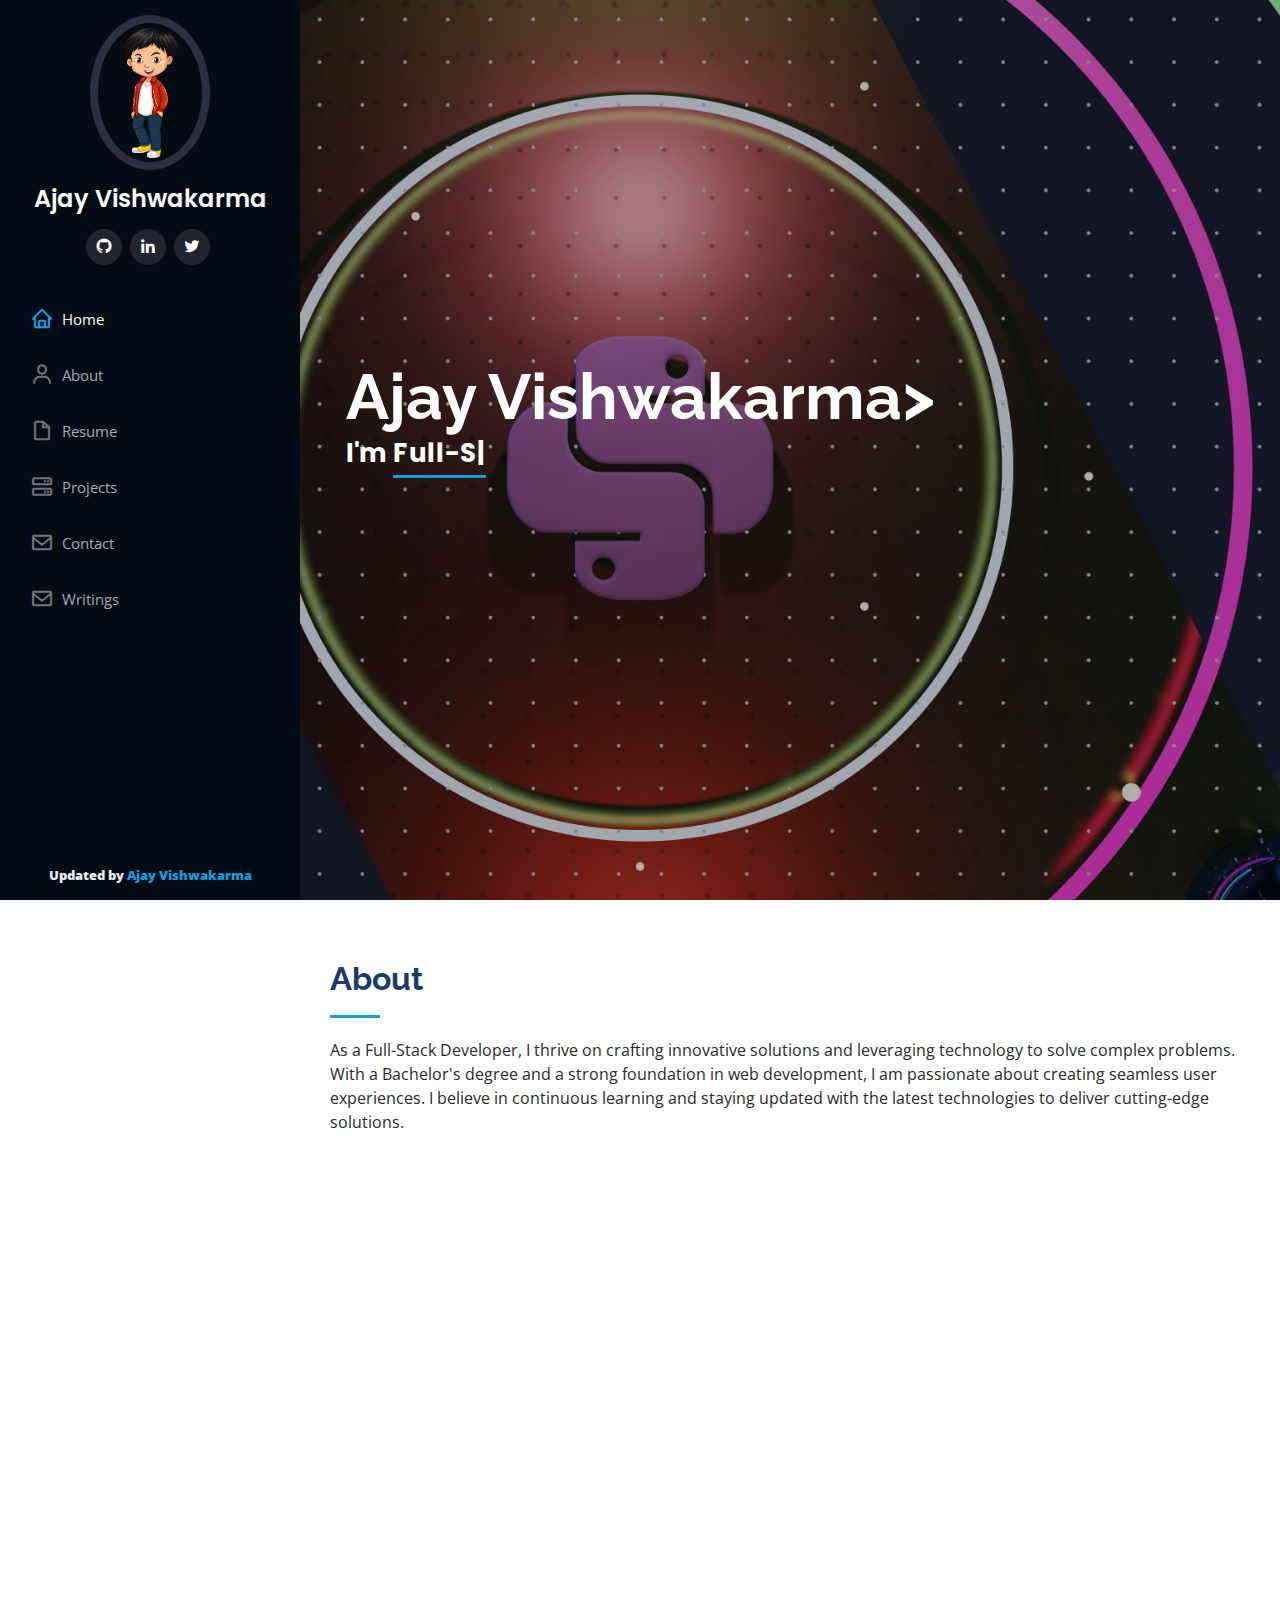
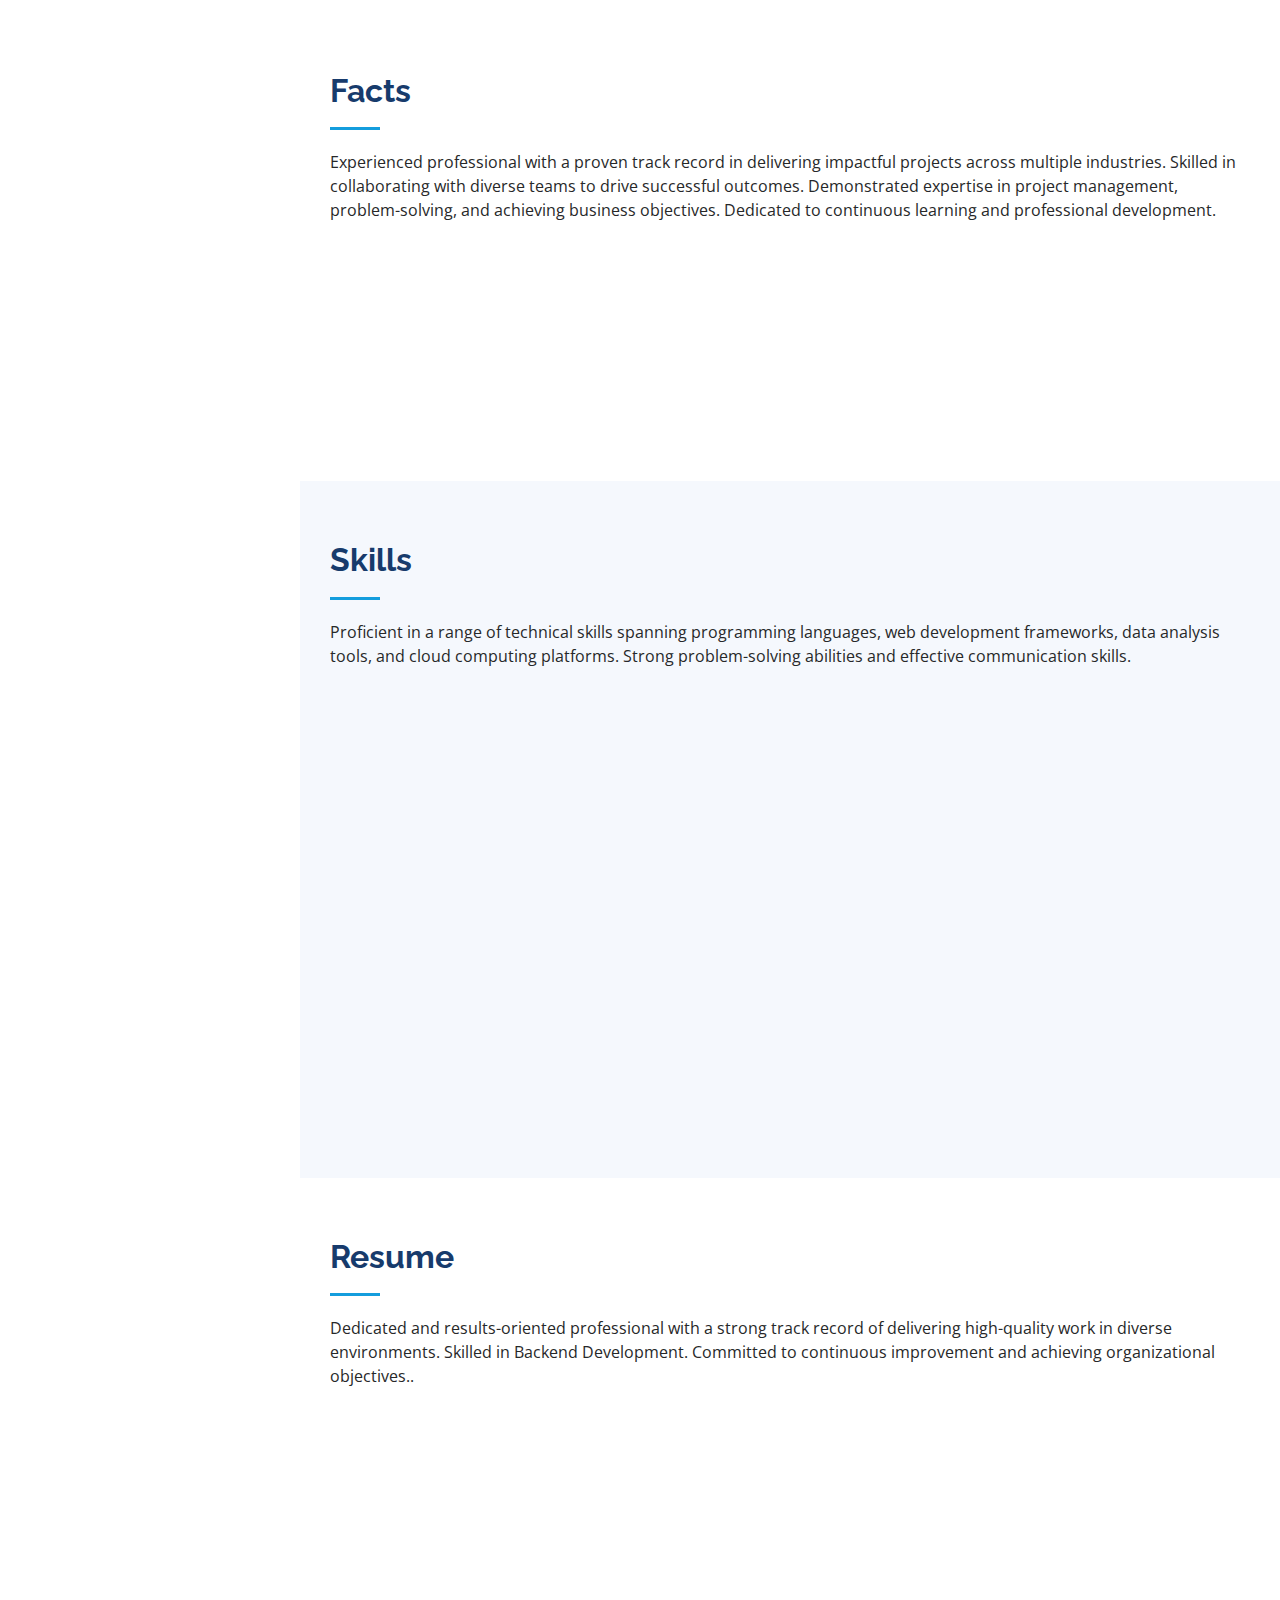
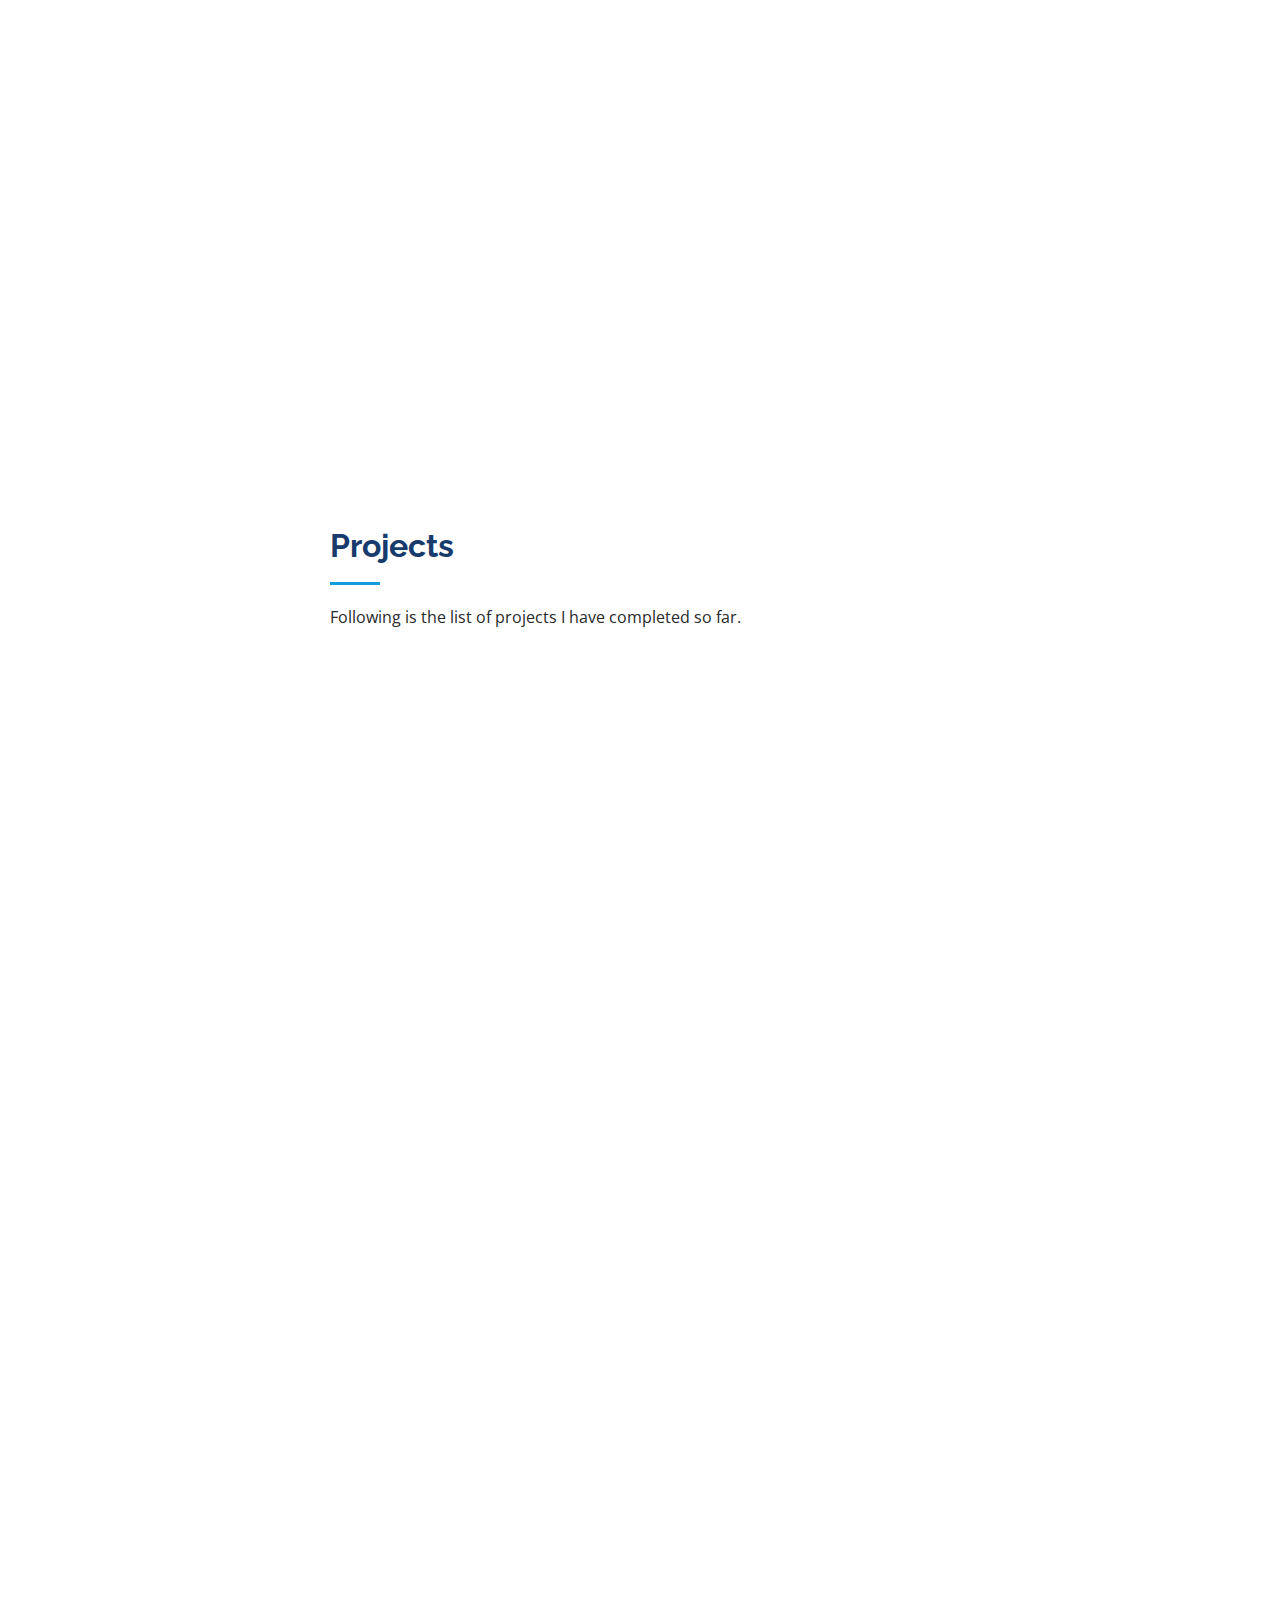
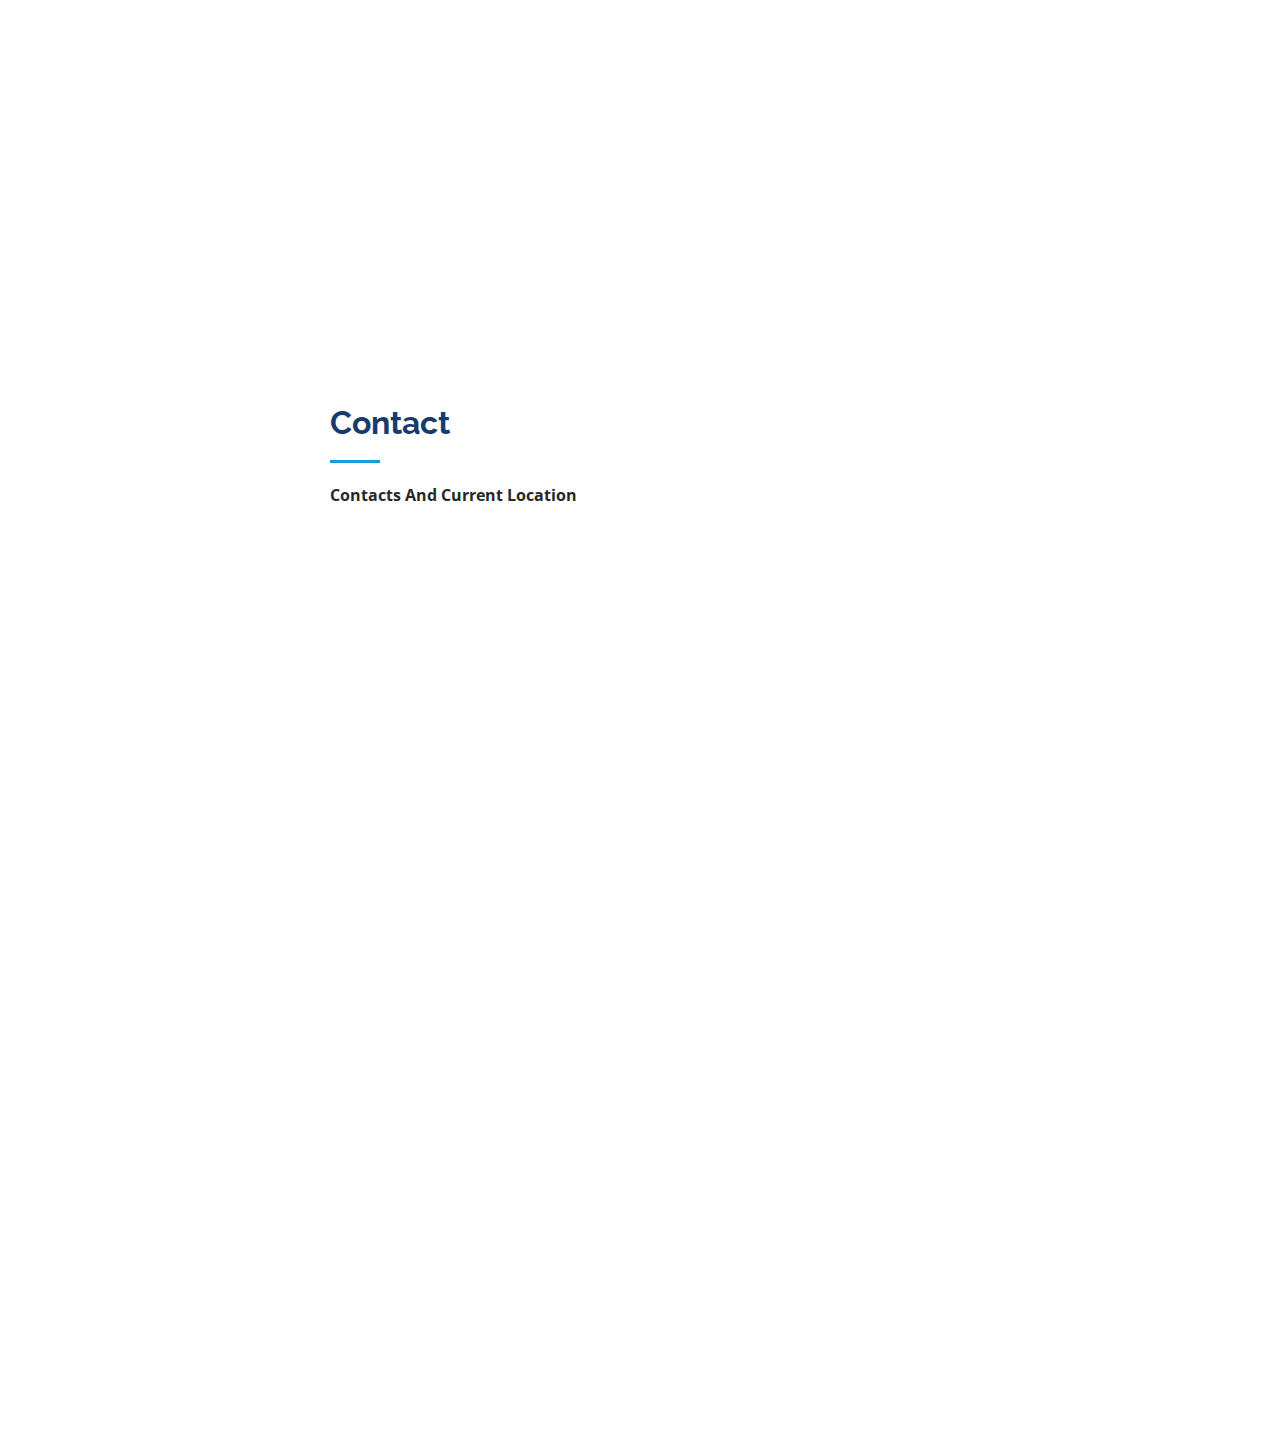
==== commit bd73a555: "removed comment" ====
--- a/index.html
+++ b/index.html
@@ -29,13 +29,7 @@
   <!-- Template Main CSS File -->
   <link href="assets/css/style.css" rel="stylesheet">
 
-  <!-- =======================================================
-  * Template Name: iPortfolio
-  * Updated: Nov 17 2023 with Bootstrap v5.3.2
-  * Template URL: https://bootstrapmade.com/iportfolio-bootstrap-portfolio-websites-template/
-  * Author: BootstrapMade.com
-  * License: https://bootstrapmade.com/license/
-  ======================================================== -->
+  
 </head>
 
 <body>
@@ -55,8 +49,7 @@
           <a href="https://in.linkedin.com/in/ajay-vishwakarma-ba612019b" class="linkedin"><i
               class="bx bxl-linkedin"></i></a>
           <a href="https://twitter.com/Ajayvis37084227" class="twitter"><i class="bx bxl-twitter"></i></a>
-          <!-- <a href="#" class="instagram"><i class="bx bxl-instagram"></i></a> -->
-          <!-- <a href="#" class="google-plus"><i class="bx bxl-skype"></i></a> -->
+       
         </div>
       </div>
 
@@ -65,8 +58,7 @@
           <li><a href="#hero" class="nav-link scrollto active"><i class="bx bx-home"></i> <span>Home</span></a></li>
           <li><a href="#about" class="nav-link scrollto"><i class="bx bx-user"></i> <span>About</span></a></li>
           <li><a href="#resume" class="nav-link scrollto"><i class="bx bx-file-blank"></i> <span>Resume</span></a></li>
-          <!-- <li><a href="#portfolio" class="nav-link scrollto"><i class="bx bx-book-content"></i>
-              <span>Portfolio</span></a></li> -->
+        
           <li><a href="#services" class="nav-link scrollto"><i class="bx bx-server"></i> <span>Projects</span></a></li>
           <li><a href="#contact" class="nav-link scrollto"><i class="bx bx-envelope"></i> <span>Contact</span></a></li>
           <li><a href="my-documentation/site/index.html" class="nav-link scrollto"><i class="bx bx-envelope"></i> <span>Writings</span></a></li> 
@@ -110,8 +102,8 @@
             <div class="row">
               <div class="col-lg-6">
                 <ul>
-                  <li><i class="bi bi-chevron-right"></i> <strong>Birthday:</strong> <span>7 oct 1996</span></li>
-                  <li><i class="bi bi-chevron-right"></i> <strong>Website:</strong> <span>www.example.com</span></li>
+                  <li><i class="bi bi-chevron-right"></i> <strong>Birthday:</strong> <span>1 May 1996</span></li>
+                  <li><i class="bi bi-chevron-right"></i> <strong>Website:</strong> <span><a style="color: black;" href="https://ajay776.github.io/">Ajay's Portfolio</a></span></li>
                   <li><i class="bi bi-chevron-right"></i> <strong>Phone:</strong> <span>+91 7415496606</span></li>
                   <li><i class="bi bi-chevron-right"></i> <strong>City:</strong> <span>Indore, India</span></li>
                 </ul>
@@ -127,9 +119,7 @@
                 </ul>
               </div>
             </div>
-            <p>
-              <!-- Driven by a commitment to excellence, I excel in both independent and collaborative environments. -->
-            </p>
+           
           </div>
         </div>
 
@@ -177,15 +167,7 @@
             </div>
           </div>
 
-          <!-- <div class="col-lg-3 col-md-6 d-md-flex align-items-md-stretch" data-aos="fade-up" data-aos-delay="300">
-            <div class="count-box">
-              <i class="bi bi-people"></i>
-              <span data-purecounter-start="0" data-purecounter-end="32" data-purecounter-duration="1"
-                class="purecounter"></span>
-              <p><strong>Hard Workers</strong> rerum asperiores dolor</p>
-            </div>
-          </div> -->
-
+      
         </div>
 
       </div>
@@ -359,16 +341,13 @@
               <h4>Bechelor of Engineering</h4>
               <h5>2015 - 2016</h5>
               <p><em>Sagar Institute of Research and Technology Bhopal</em></p>
-              <!-- <p>Qui deserunt veniam. Et sed aliquam labore tempore sed quisquam iusto autem sit. Ea vero voluptatum qui
-                ut dignissimos deleniti nerada porti sand markend</p> -->
+             
             </div>
             <div class="resume-item">
               <h4>High School</h4>
               <h5>2015</h5>
               <p><em>St. Mary's Convent H.S. School Kareli(M.P.) India</em></p>
-              <!-- <p>Quia nobis sequi est occaecati aut. Repudiandae et iusto quae reiciendis et quis Eius vel ratione eius
-                unde vitae rerum voluptates asperiores voluptatem Earum molestiae consequatur neque etlon sader mart
-                dila</p> -->
+            
             </div>
           </div>
           <div class="col-lg-6" data-aos="fade-up" data-aos-delay="100">
@@ -378,170 +357,27 @@
               <h5>March-2023 - Present</h5>
               <p><em>Codiant (A Yash Technologies Company), Indore, India</em></p>
               <ul>
-                <!-- <li>kuch to kaam kiya h yha jyada nii pta</li> -->
-                <!-- <li>Delegate tasks to the 7 members of the design team and provide counsel on all aspects of the
-                  project. </li>
-                <li>Supervise the assessment of all graphic materials in order to ensure quality and accuracy of the
-                  design</li>
-                <li>Oversee the efficient use of production project budgets ranging from $2,000 - $25,000</li> -->
+              
               </ul>
             </div>
             <div class="resume-item">
               <h4>Python Developer</h4>
               <h5>Oct-2021 - March-2023</h5>
               <p><em>BridgeFix Technology, Indore, India</em></p>
-              <ul>
-                <!-- <li>BridgeFix Walon ne to bhot kaam karwaya.</li> -->
-                <!-- <li>Managed up to 5 projects or tasks at a given time while under pressure</li>
-                <li>Recommended and consulted with clients on the most appropriate graphic design</li>
-                <li>Created 4+ design presentations and proposals a month for clients and account managers</li> -->
-              </ul>
+              
             </div>
 
             <div class="resume-item">
               <h4>Python Developer</h4>
               <h5>Sep-2019 - March-2020</h5>
               <p><em>I-next ets, Bhopal, India</em></p>
-              <ul>
-                <!-- <li>Developed multiple Api's for client implemented multiple advance features on a project</li>
-                <li>Handled a project alone and completed the task in given time while under pressure</li> -->
-                <!-- <li>Recommended and consulted with clients on the most appropriate graphic design</li> -->
-                <!-- <li>Created 4+ design presentations and proposals a month for clients and account managers</li> -->
-              </ul>
+            
             </div>
           </div>
         </div>
 
       </div>
     </section><!-- End Resume Section -->
-
-    <!-- ======= Portfolio Section ======= -->
-    <!-- <section id="portfolio" class="portfolio section-bg">
-      <div class="container">
-
-        <div class="section-title">
-          <h2>Portfolio</h2>
-          <p>Magnam dolores commodi suscipit. Necessitatibus eius consequatur ex aliquid fuga eum quidem. Sit sint
-            consectetur velit. Quisquam quos quisquam cupiditate. Et nemo qui impedit suscipit alias ea. Quia fugiat sit
-            in iste officiis commodi quidem hic quas.</p>
-        </div>
-
-        <div class="row" data-aos="fade-up">
-          <div class="col-lg-12 d-flex justify-content-center">
-            <ul id="portfolio-flters">
-              <li data-filter="*" class="filter-active">All</li>
-              <li data-filter=".filter-app">App</li>
-              <li data-filter=".filter-card">Card</li>
-              <li data-filter=".filter-web">Web</li>
-            </ul>
-          </div>
-        </div>
-
-        <div class="row portfolio-container" data-aos="fade-up" data-aos-delay="100">
-
-          <div class="col-lg-4 col-md-6 portfolio-item filter-app">
-            <div class="portfolio-wrap">
-              <img src="assets/img/portfolio/portfolio-1.jpg" class="img-fluid" alt="">
-              <div class="portfolio-links">
-                <a href="assets/img/portfolio/portfolio-1.jpg" data-gallery="portfolioGallery"
-                  class="portfolio-lightbox" title="App 1"><i class="bx bx-plus"></i></a>
-                <a href="portfolio-details.html" title="More Details"><i class="bx bx-link"></i></a>
-              </div>
-            </div>
-          </div>
-
-          <div class="col-lg-4 col-md-6 portfolio-item filter-web">
-            <div class="portfolio-wrap">
-              <img src="assets/img/portfolio/portfolio-2.jpg" class="img-fluid" alt="">
-              <div class="portfolio-links">
-                <a href="assets/img/portfolio/portfolio-2.jpg" data-gallery="portfolioGallery"
-                  class="portfolio-lightbox" title="Web 3"><i class="bx bx-plus"></i></a>
-                <a href="portfolio-details.html" title="More Details"><i class="bx bx-link"></i></a>
-              </div>
-            </div>
-          </div>
-
-          <div class="col-lg-4 col-md-6 portfolio-item filter-app">
-            <div class="portfolio-wrap">
-              <img src="assets/img/portfolio/portfolio-3.jpg" class="img-fluid" alt="">
-              <div class="portfolio-links">
-                <a href="assets/img/portfolio/portfolio-3.jpg" data-gallery="portfolioGallery"
-                  class="portfolio-lightbox" title="App 2"><i class="bx bx-plus"></i></a>
-                <a href="portfolio-details.html" title="More Details"><i class="bx bx-link"></i></a>
-              </div>
-            </div>
-          </div>
-
-          <div class="col-lg-4 col-md-6 portfolio-item filter-card">
-            <div class="portfolio-wrap">
-              <img src="assets/img/portfolio/portfolio-4.jpg" class="img-fluid" alt="">
-              <div class="portfolio-links">
-                <a href="assets/img/portfolio/portfolio-4.jpg" data-gallery="portfolioGallery"
-                  class="portfolio-lightbox" title="Card 2"><i class="bx bx-plus"></i></a>
-                <a href="portfolio-details.html" title="More Details"><i class="bx bx-link"></i></a>
-              </div>
-            </div>
-          </div>
-
-          <div class="col-lg-4 col-md-6 portfolio-item filter-web">
-            <div class="portfolio-wrap">
-              <img src="assets/img/portfolio/portfolio-5.jpg" class="img-fluid" alt="">
-              <div class="portfolio-links">
-                <a href="assets/img/portfolio/portfolio-5.jpg" data-gallery="portfolioGallery"
-                  class="portfolio-lightbox" title="Web 2"><i class="bx bx-plus"></i></a>
-                <a href="portfolio-details.html" title="More Details"><i class="bx bx-link"></i></a>
-              </div>
-            </div>
-          </div>
-
-          <div class="col-lg-4 col-md-6 portfolio-item filter-app">
-            <div class="portfolio-wrap">
-              <img src="assets/img/portfolio/portfolio-6.jpg" class="img-fluid" alt="">
-              <div class="portfolio-links">
-                <a href="assets/img/portfolio/portfolio-6.jpg" data-gallery="portfolioGallery"
-                  class="portfolio-lightbox" title="App 3"><i class="bx bx-plus"></i></a>
-                <a href="portfolio-details.html" title="More Details"><i class="bx bx-link"></i></a>
-              </div>
-            </div>
-          </div>
-
-          <div class="col-lg-4 col-md-6 portfolio-item filter-card">
-            <div class="portfolio-wrap">
-              <img src="assets/img/portfolio/portfolio-7.jpg" class="img-fluid" alt="">
-              <div class="portfolio-links">
-                <a href="assets/img/portfolio/portfolio-7.jpg" data-gallery="portfolioGallery"
-                  class="portfolio-lightbox" title="Card 1"><i class="bx bx-plus"></i></a>
-                <a href="portfolio-details.html" title="More Details"><i class="bx bx-link"></i></a>
-              </div>
-            </div>
-          </div>
-
-          <div class="col-lg-4 col-md-6 portfolio-item filter-card">
-            <div class="portfolio-wrap">
-              <img src="assets/img/portfolio/portfolio-8.jpg" class="img-fluid" alt="">
-              <div class="portfolio-links">
-                <a href="assets/img/portfolio/portfolio-8.jpg" data-gallery="portfolioGallery"
-                  class="portfolio-lightbox" title="Card 3"><i class="bx bx-plus"></i></a>
-                <a href="portfolio-details.html" title="More Details"><i class="bx bx-link"></i></a>
-              </div>
-            </div>
-          </div>
-
-          <div class="col-lg-4 col-md-6 portfolio-item filter-web">
-            <div class="portfolio-wrap">
-              <img src="assets/img/portfolio/portfolio-9.jpg" class="img-fluid" alt="">
-              <div class="portfolio-links">
-                <a href="assets/img/portfolio/portfolio-9.jpg" data-gallery="portfolioGallery"
-                  class="portfolio-lightbox" title="Web 3"><i class="bx bx-plus"></i></a>
-                <a href="portfolio-details.html" title="More Details"><i class="bx bx-link"></i></a>
-              </div>
-            </div>
-          </div>
-
-        </div>
-
-      </div>
-    </section>End Portfolio Section -->
 
     <!-- ======= Services Section ======= -->
     <section id="services" class="services">
@@ -608,108 +444,13 @@
               implementation, TechWave represents a significant advancement in user-centric technology, delivering
               unparalleled functionality and usability.</p>
           </div>
-          <!-- <div class="col-lg-4 col-md-6 icon-box" data-aos="fade-up" data-aos-delay="500">
-            <div class="icon"><i class="bi bi-calendar4-week"></i></div>
-            <h4 class="title"><a href="">Eiusmod Tempor</a></h4>
-            <p class="description">Et harum quidem rerum facilis est et expedita distinctio. Nam libero tempore, cum
-              soluta nobis est eligendi</p>
-          </div> -->
+      
         </div>
 
       </div>
     </section><!-- End Services Section -->
 
-    <!-- ======= Testimonials Section ======= -->
-    <!-- <section id="testimonials" class="testimonials section-bg">
-      <div class="container">
-
-        <div class="section-title">
-          <h2>Testimonials</h2>
-          <p>Magnam dolores commodi suscipit. Necessitatibus eius consequatur ex aliquid fuga eum quidem. Sit sint
-            consectetur velit. Quisquam quos quisquam cupiditate. Et nemo qui impedit suscipit alias ea. Quia fugiat sit
-            in iste officiis commodi quidem hic quas.</p>
-        </div>
-
-        <div class="testimonials-slider swiper" data-aos="fade-up" data-aos-delay="100">
-          <div class="swiper-wrapper">
-
-            <div class="swiper-slide">
-              <div class="testimonial-item" data-aos="fade-up">
-                <p>
-                  <i class="bx bxs-quote-alt-left quote-icon-left"></i>
-                  Proin iaculis purus consequat sem cure digni ssim donec porttitora entum suscipit rhoncus. Accusantium
-                  quam, ultricies eget id, aliquam eget nibh et. Maecen aliquam, risus at semper.
-                  <i class="bx bxs-quote-alt-right quote-icon-right"></i>
-                </p>
-                <img src="assets/img/testimonials/testimonials-1.jpg" class="testimonial-img" alt="">
-                <h3>Saul Goodman</h3>
-                <h4>Ceo &amp; Founder</h4>
-              </div>
-            </div>
-
-            <div class="swiper-slide">
-              <div class="testimonial-item" data-aos="fade-up" data-aos-delay="100">
-                <p>
-                  <i class="bx bxs-quote-alt-left quote-icon-left"></i>
-                  Export tempor illum tamen malis malis eram quae irure esse labore quem cillum quid cillum eram malis
-                  quorum velit fore eram velit sunt aliqua noster fugiat irure amet legam anim culpa.
-                  <i class="bx bxs-quote-alt-right quote-icon-right"></i>
-                </p>
-                <img src="assets/img/testimonials/testimonials-2.jpg" class="testimonial-img" alt="">
-                <h3>Sara Wilsson</h3>
-                <h4>Designer</h4>
-              </div>
-            </div>
-
-            <div class="swiper-slide">
-              <div class="testimonial-item" data-aos="fade-up" data-aos-delay="200">
-                <p>
-                  <i class="bx bxs-quote-alt-left quote-icon-left"></i>
-                  Enim nisi quem export duis labore cillum quae magna enim sint quorum nulla quem veniam duis minim
-                  tempor labore quem eram duis noster aute amet eram fore quis sint minim.
-                  <i class="bx bxs-quote-alt-right quote-icon-right"></i>
-                </p>
-                <img src="assets/img/testimonials/testimonials-3.jpg" class="testimonial-img" alt="">
-                <h3>Jena Karlis</h3>
-                <h4>Store Owner</h4>
-              </div>
-            </div>
-
-            <div class="swiper-slide">
-              <div class="testimonial-item" data-aos="fade-up" data-aos-delay="300">
-                <p>
-                  <i class="bx bxs-quote-alt-left quote-icon-left"></i>
-                  Fugiat enim eram quae cillum dolore dolor amet nulla culpa multos export minim fugiat minim velit
-                  minim dolor enim duis veniam ipsum anim magna sunt elit fore quem dolore labore illum veniam.
-                  <i class="bx bxs-quote-alt-right quote-icon-right"></i>
-                </p>
-                <img src="assets/img/testimonials/testimonials-4.jpg" class="testimonial-img" alt="">
-                <h3>Matt Brandon</h3>
-                <h4>Freelancer</h4>
-              </div>
-            </div>
-
-            <div class="swiper-slide">
-              <div class="testimonial-item" data-aos="fade-up" data-aos-delay="400">
-                <p>
-                  <i class="bx bxs-quote-alt-left quote-icon-left"></i>
-                  Quis quorum aliqua sint quem legam fore sunt eram irure aliqua veniam tempor noster veniam enim culpa
-                  labore duis sunt culpa nulla illum cillum fugiat legam esse veniam culpa fore nisi cillum quid.
-                  <i class="bx bxs-quote-alt-right quote-icon-right"></i>
-                </p>
-                <img src="assets/img/testimonials/testimonials-5.jpg" class="testimonial-img" alt="">
-                <h3>John Larson</h3>
-                <h4>Entrepreneur</h4>
-              </div>
-            </div>
-
-          </div>
-          <div class="swiper-pagination"></div>
-        </div>
-
-      </div>
-    </section> -->
-    <!-- End Testimonials Section -->
+  
 
     <!-- ======= Contact Section ======= -->
     <section id="contact" class="contact">
@@ -788,16 +529,9 @@
 
   <!-- ======= Footer ======= -->
   <footer id="footer">
-    <div class="container">
-      <div class="copyright">
-        &copy; Copyright <strong><span>Ajay</span></strong>
-      </div>
       <div class="credits">
-        <!-- All the links in the footer should remain intact. -->
-        <!-- You can delete the links only if you purchased the pro version. -->
-        <!-- Licensing information: https://bootstrapmade.com/license/ -->
-        <!-- Purchase the pro version with working PHP/AJAX contact form: https://bootstrapmade.com/iportfolio-bootstrap-portfolio-websites-template/ -->
-        Designed by <a href="https://bootstrapmade.com/">Ajay Vishwakarma</a>
+
+        Updated by <a href="https://bootstrapmade.com/">Ajay Vishwakarma</a>
       </div>
     </div>
   </footer><!-- End  Footer -->
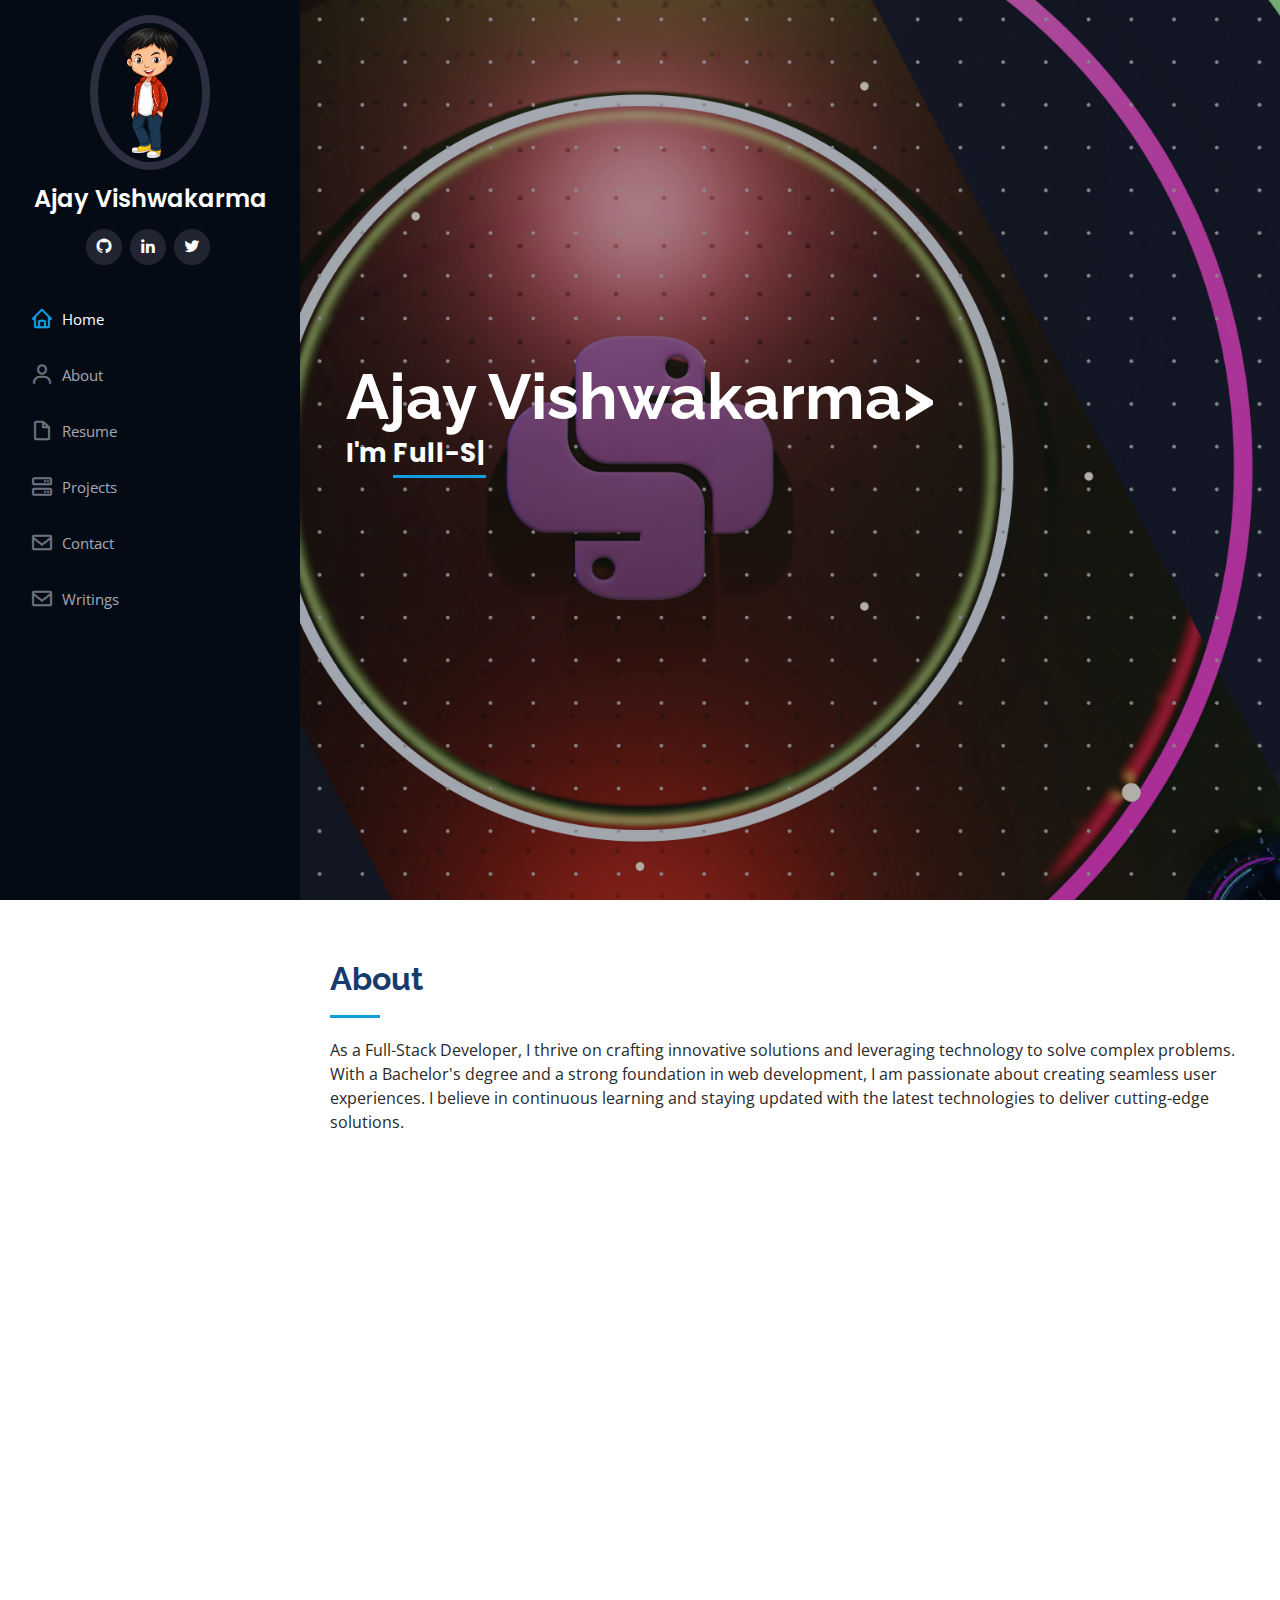
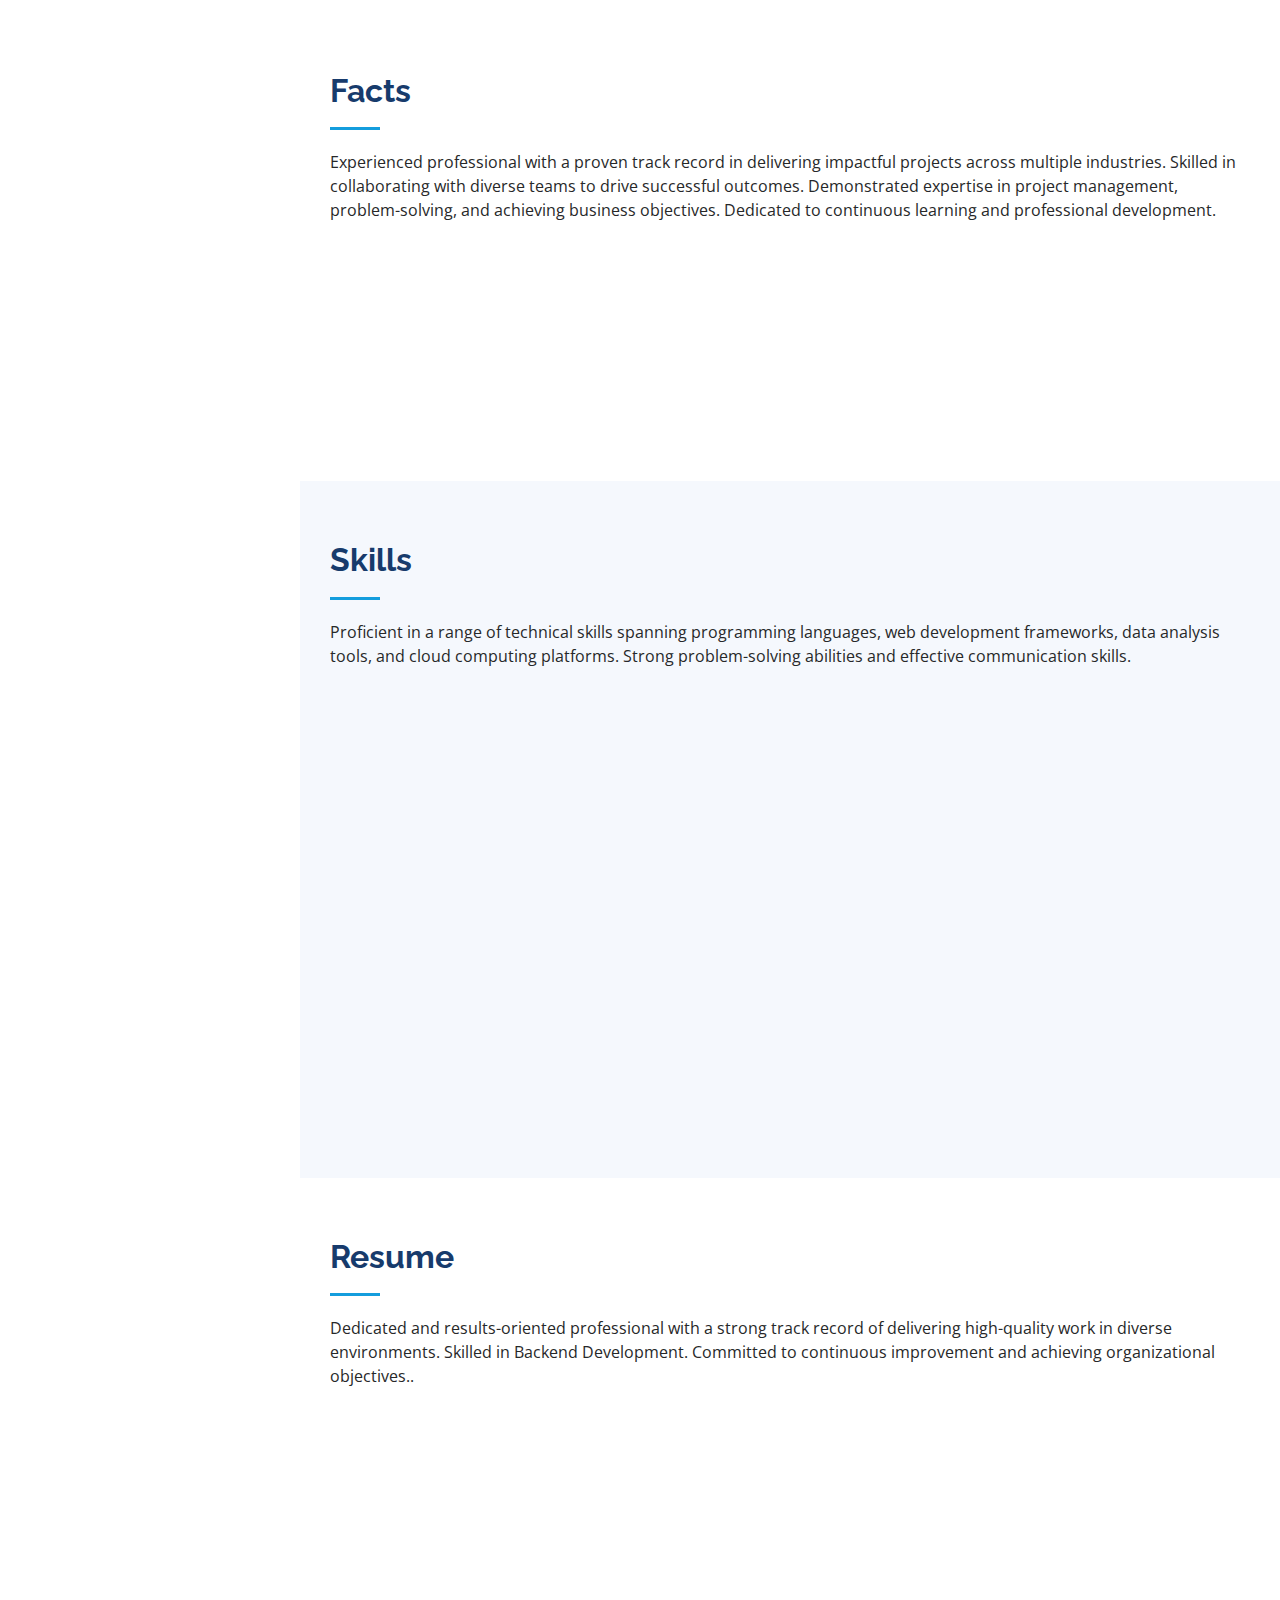
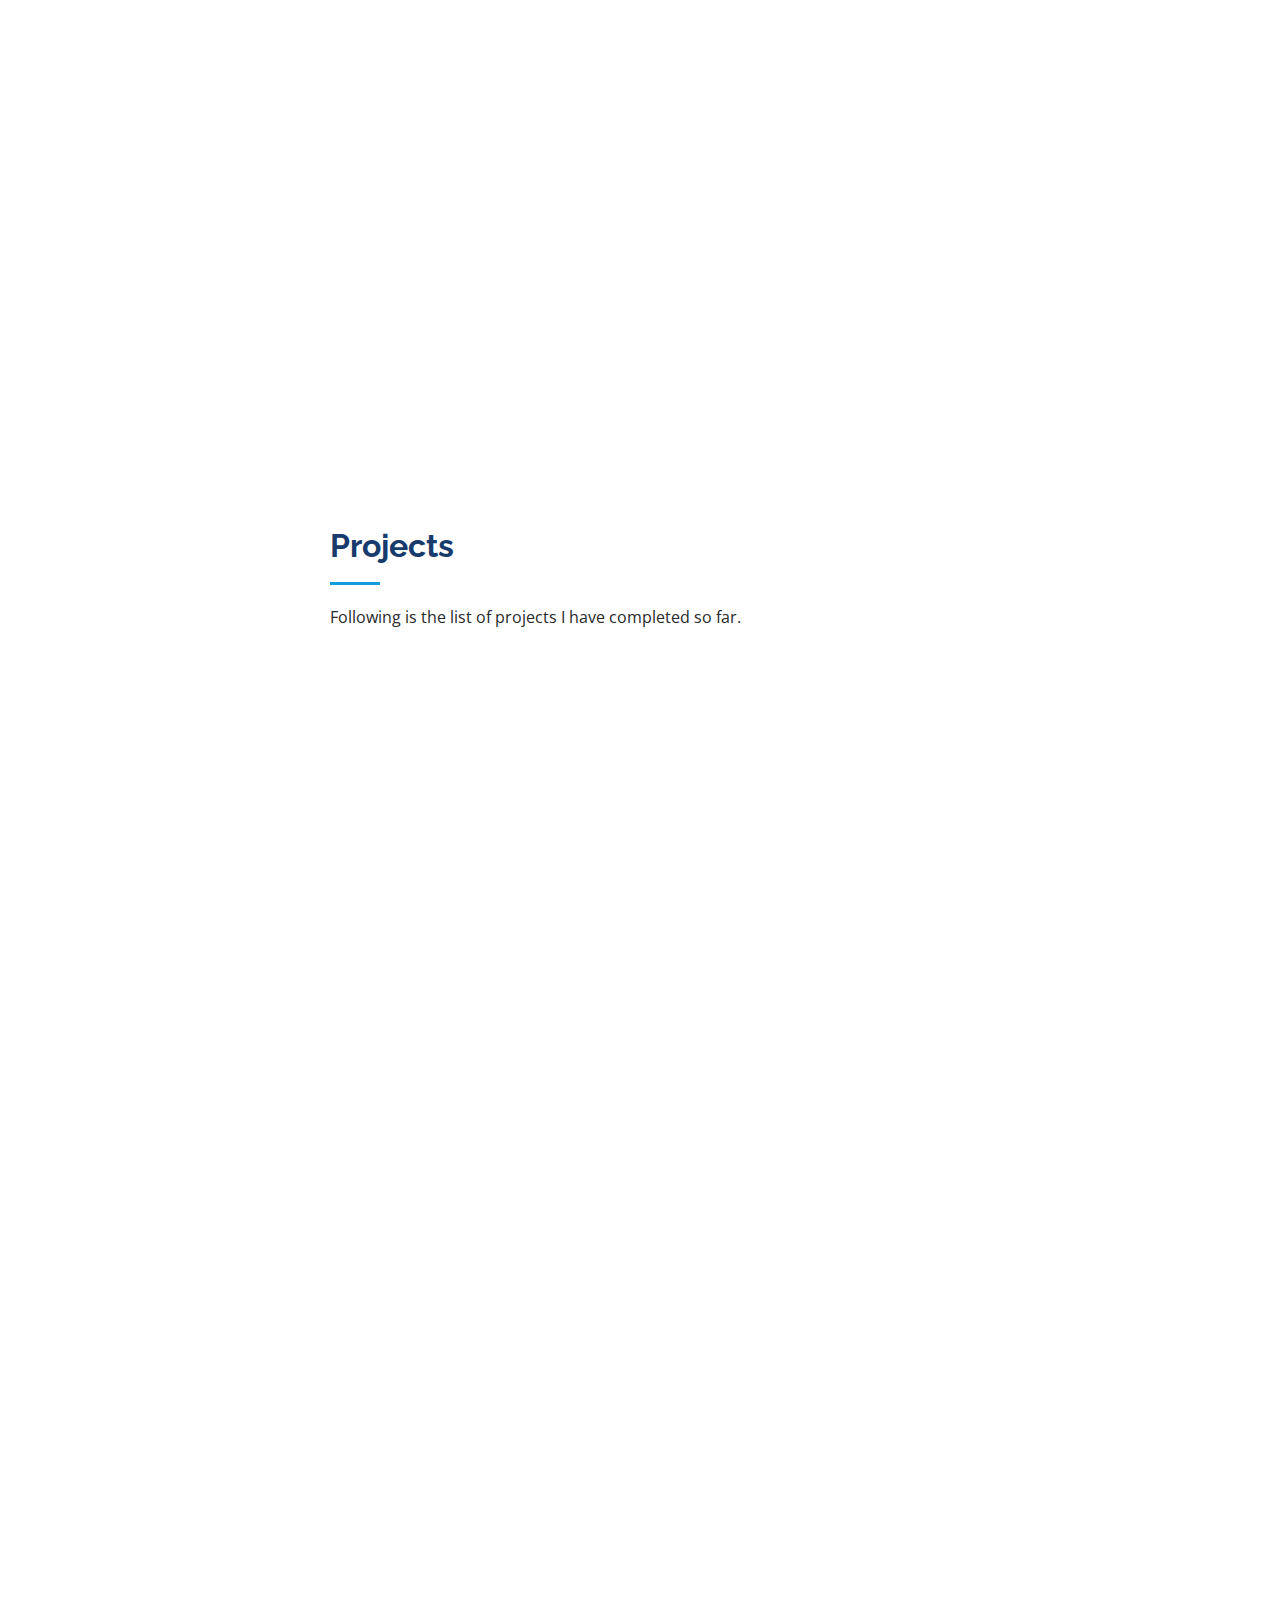
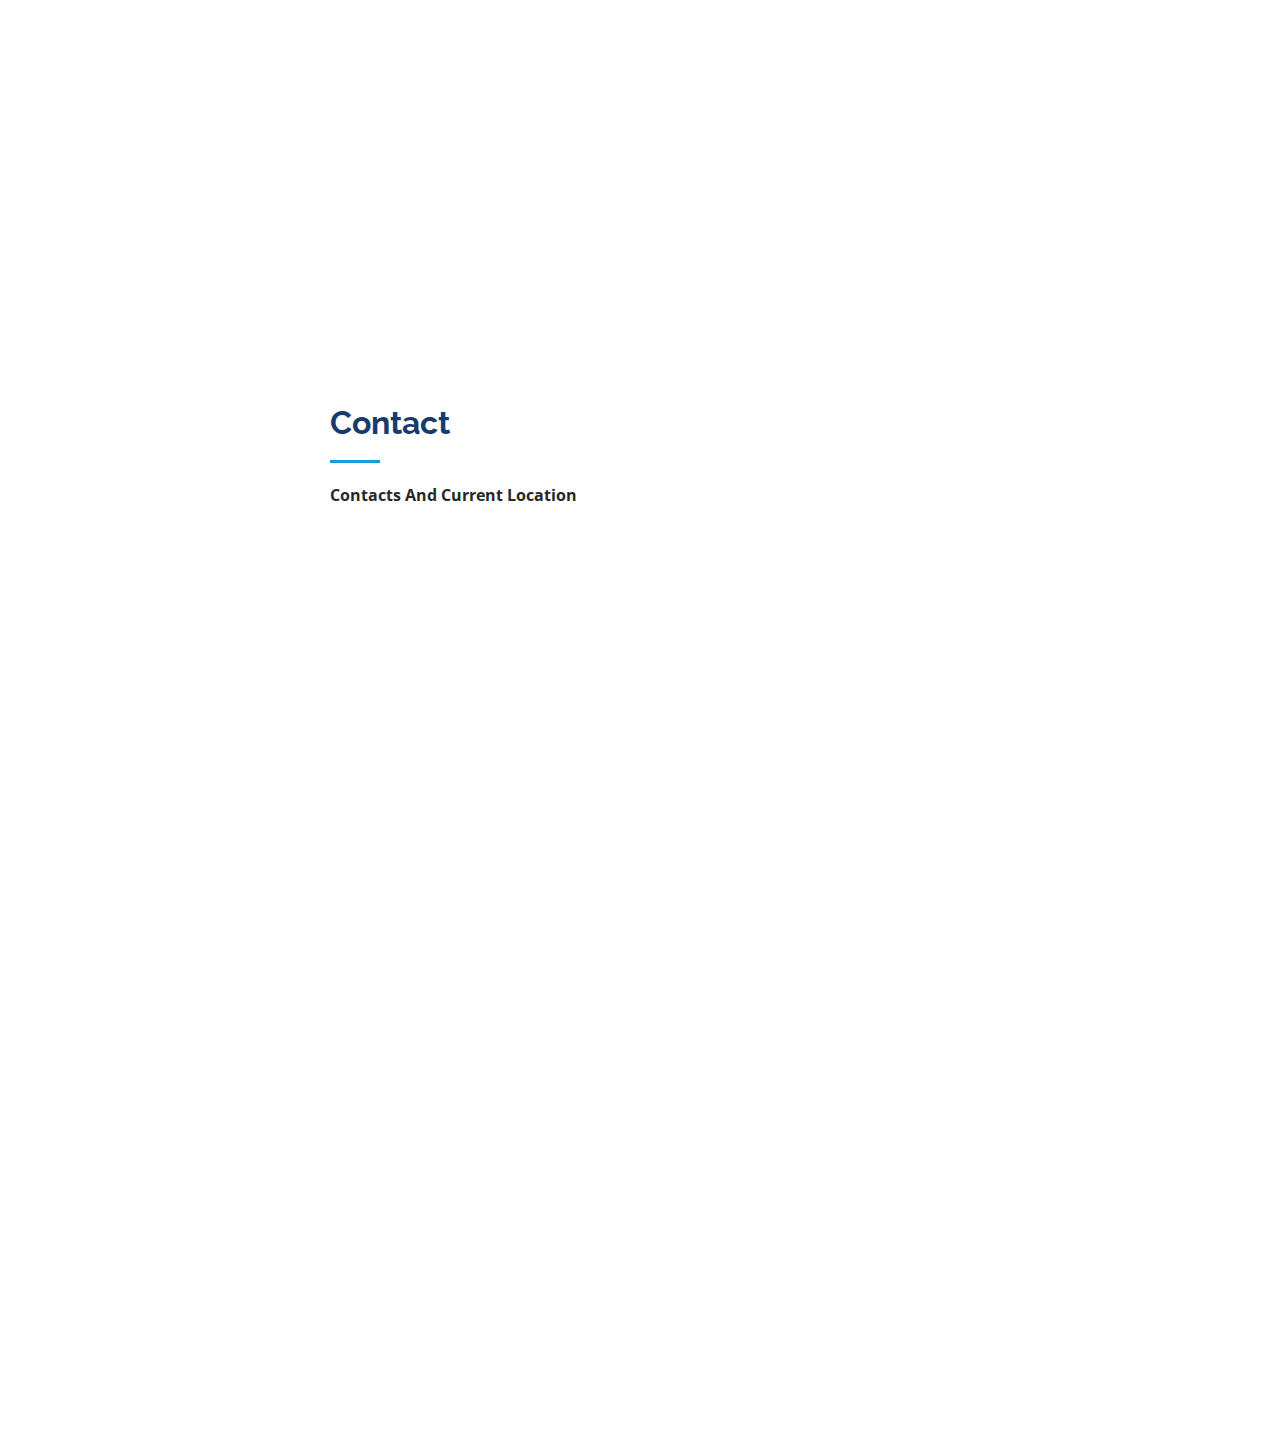
==== commit fde09ac0: "updated email functionality" ====
--- a/index.html
+++ b/index.html
@@ -492,7 +492,7 @@
           </div>
 
           <div class="col-lg-7 mt-5 mt-lg-0 d-flex align-items-stretch">
-            <form action="#" method="#" role="form" class="php-email-form"><!-- action='forms/contact.php'> -->
+            <form action="https://formsubmit.co/81e1949d3a8d3757f1e0a1da1c4c7ef6" method="POST" role="form" class="php-email-form"><!-- action='forms/contact.php'> -->
               <div class="row">
                 <div class="form-group col-md-6">
                   <label for="name">Your Name</label>
@@ -516,8 +516,11 @@
                 <div class="error-message"></div>
                 <div class="sent-message">Your message has been sent. Thank you!</div>
               </div>
+              <input type="hidden" name="_captcha" value="false">
+              <input type="hidden" name="_next" value="https://ajay776.github.io/success.html">
               <div class="text-center"><button type="submit">Send Message</button></div>
             </form>
+            
           </div>
 
         </div>
@@ -528,14 +531,6 @@
   </main><!-- End #main -->
 
   <!-- ======= Footer ======= -->
-  <footer id="footer">
-      <div class="credits">
-
-        Updated by <a href="https://bootstrapmade.com/">Ajay Vishwakarma</a>
-      </div>
-    </div>
-  </footer><!-- End  Footer -->
-
   <a href="#" class="back-to-top d-flex align-items-center justify-content-center"><i
       class="bi bi-arrow-up-short"></i></a>
 
@@ -552,7 +547,7 @@
 
   <!-- Template Main JS File -->
   <script src="assets/js/main.js"></script>
-
+    
 </body>
 
 </html>
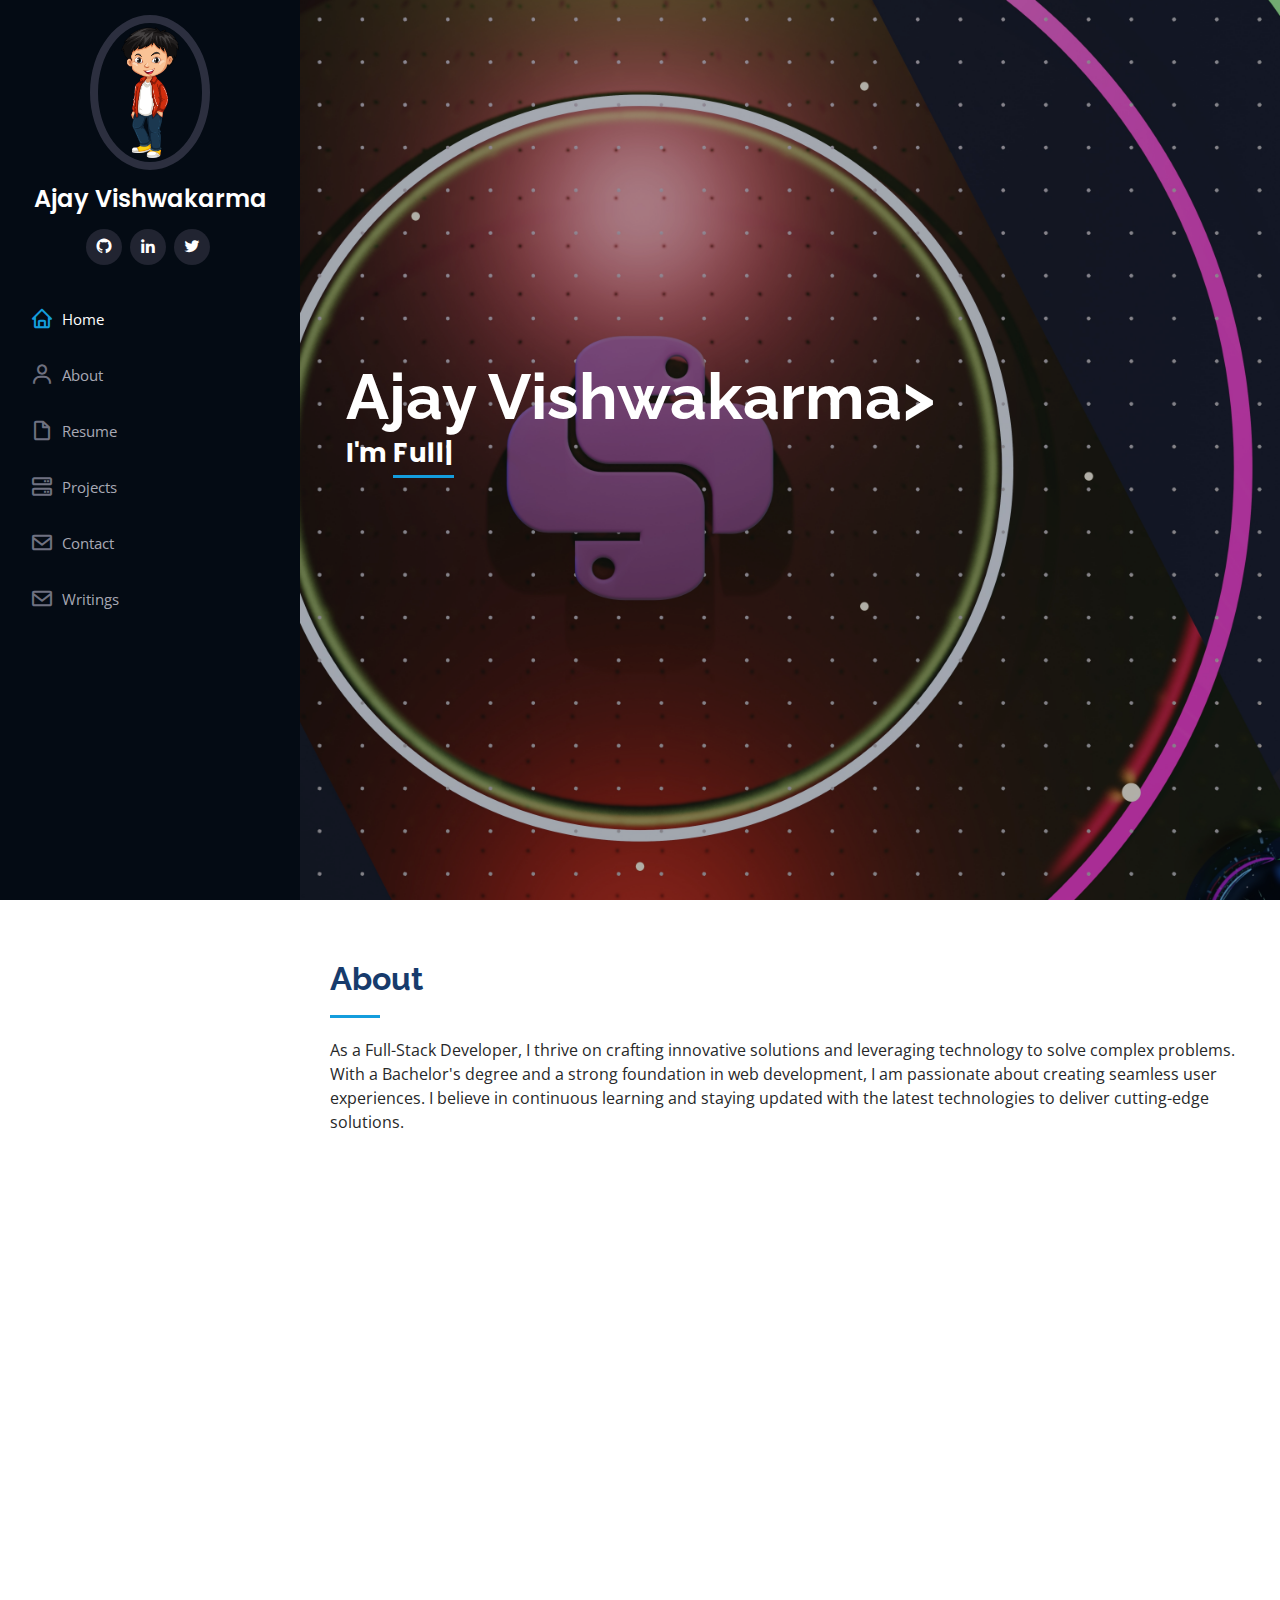
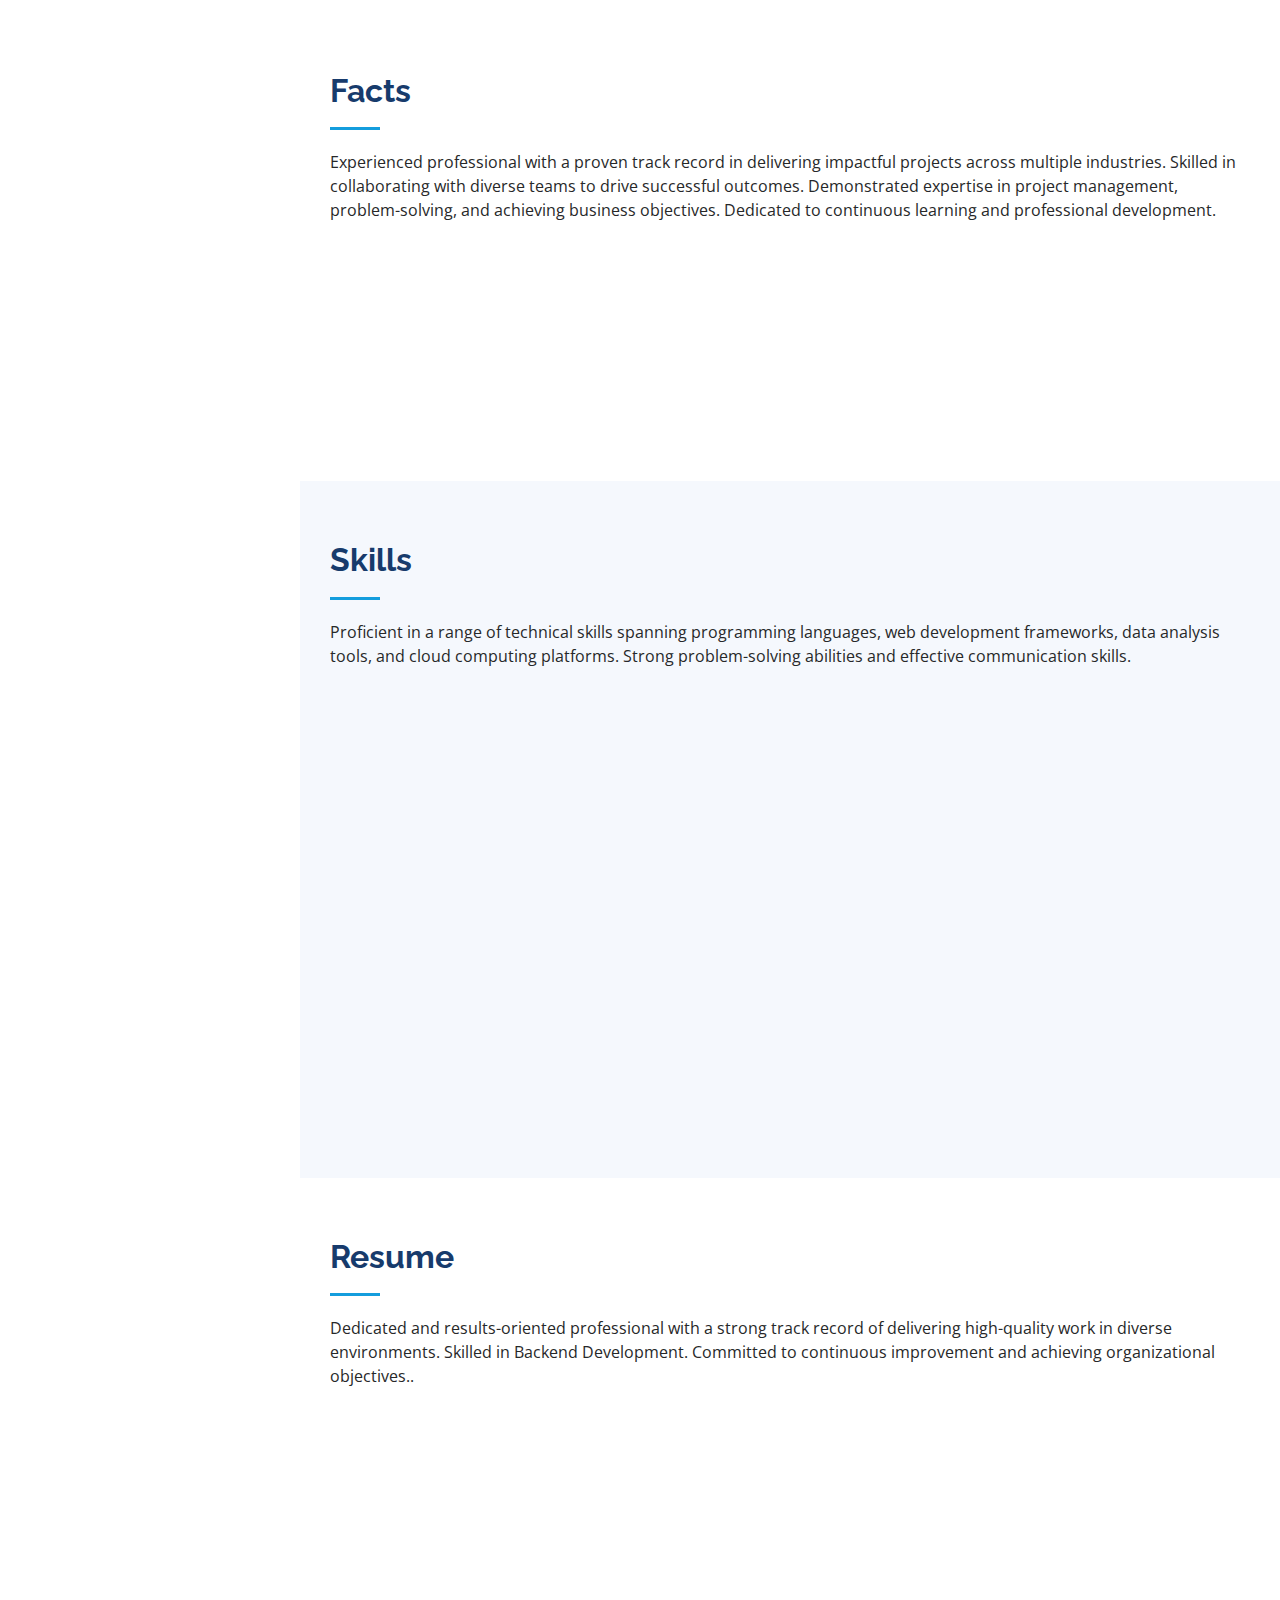
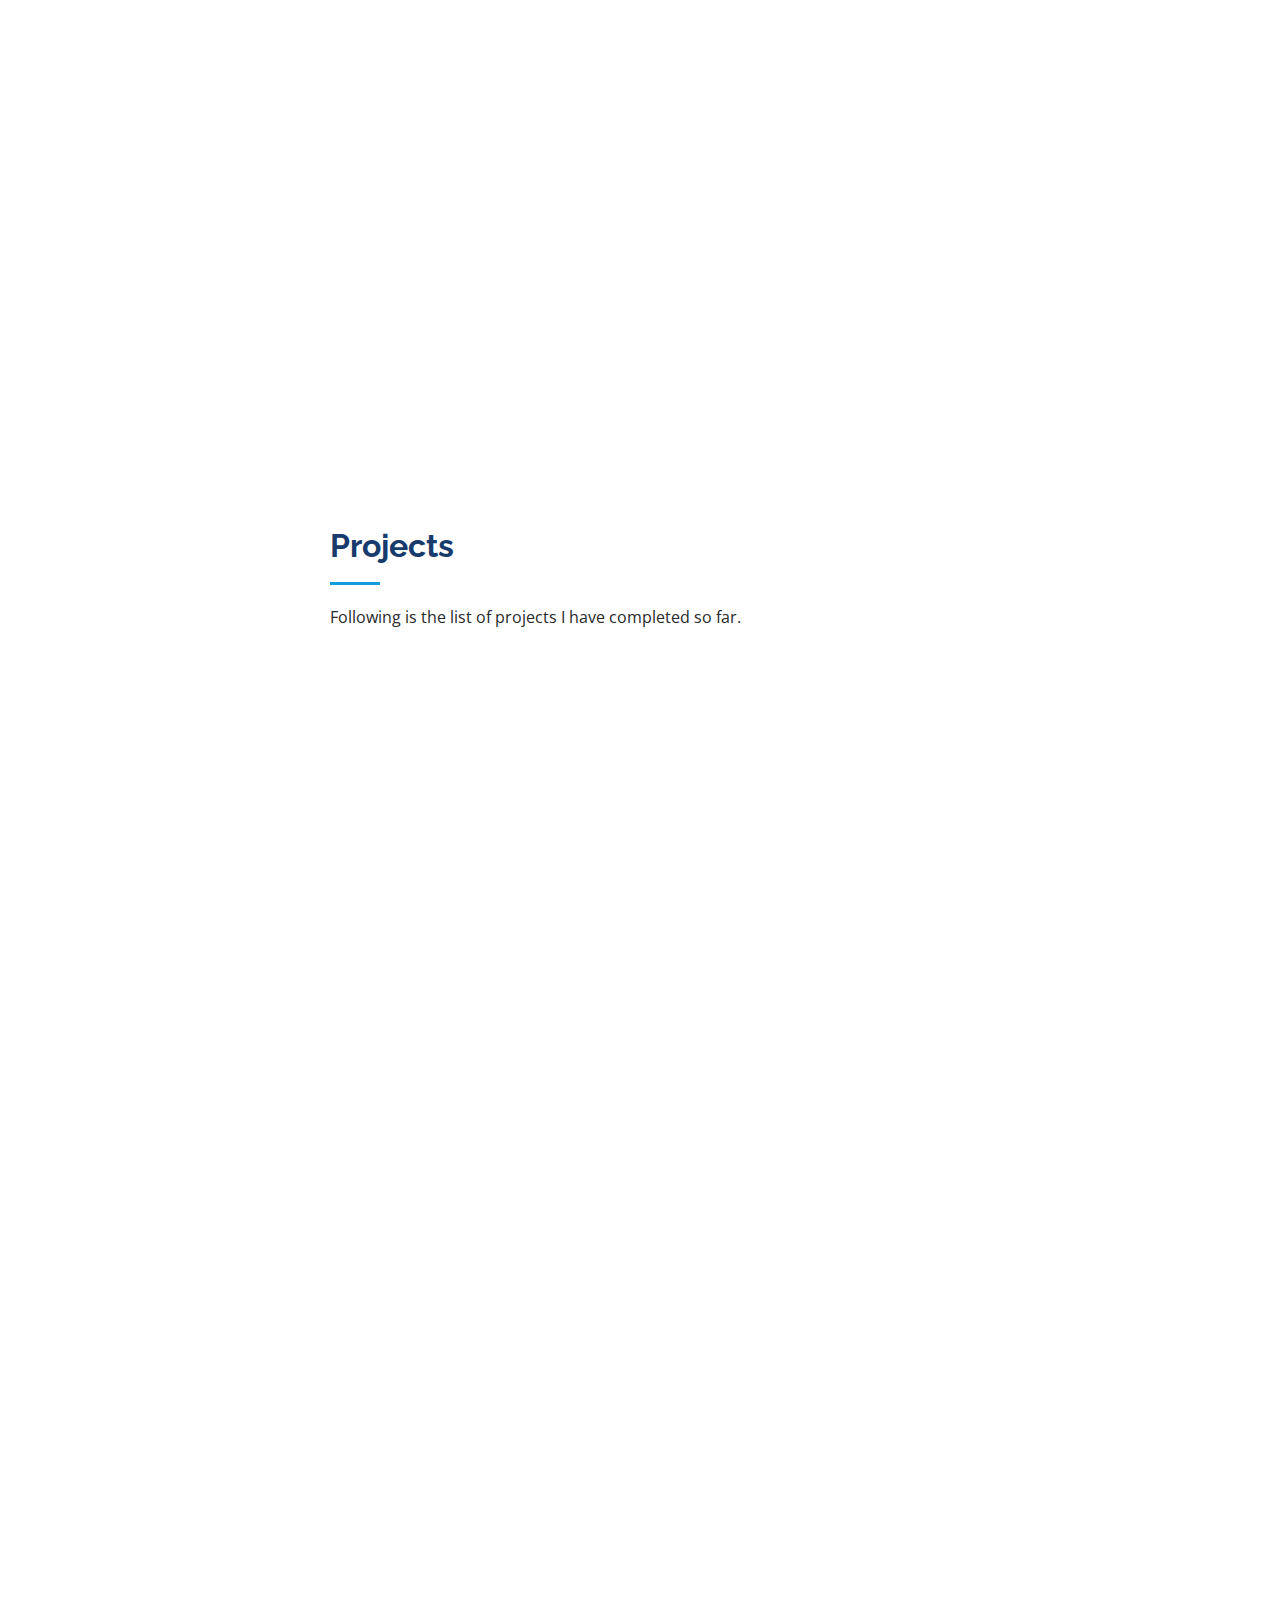
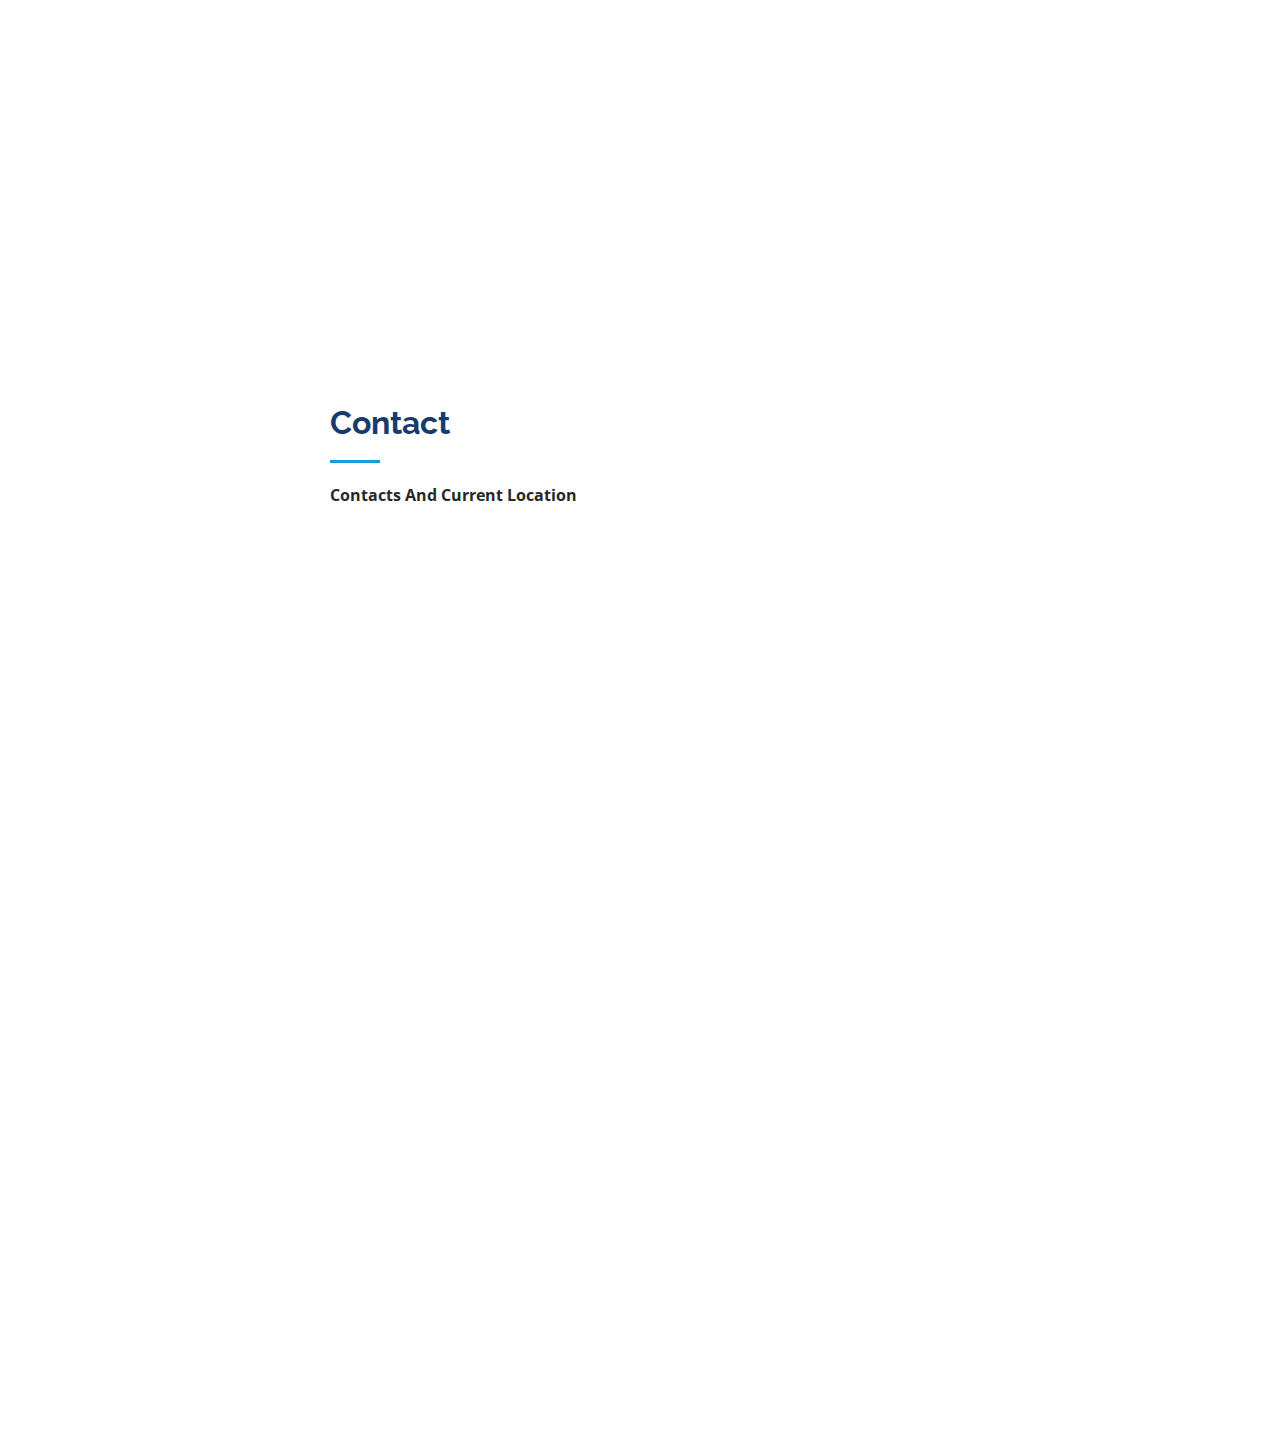
==== commit b61fe501: "Update index.html" ====
--- a/index.html
+++ b/index.html
@@ -369,8 +369,8 @@
 
             <div class="resume-item">
               <h4>Python Developer</h4>
-              <h5>Sep-2019 - March-2020</h5>
-              <p><em>I-next ets, Bhopal, India</em></p>
+              <h5>Apr-2021 - Sep-2021</h5>
+              <p><em>Namami Software, Bhopal, India</em></p>
             
             </div>
           </div>
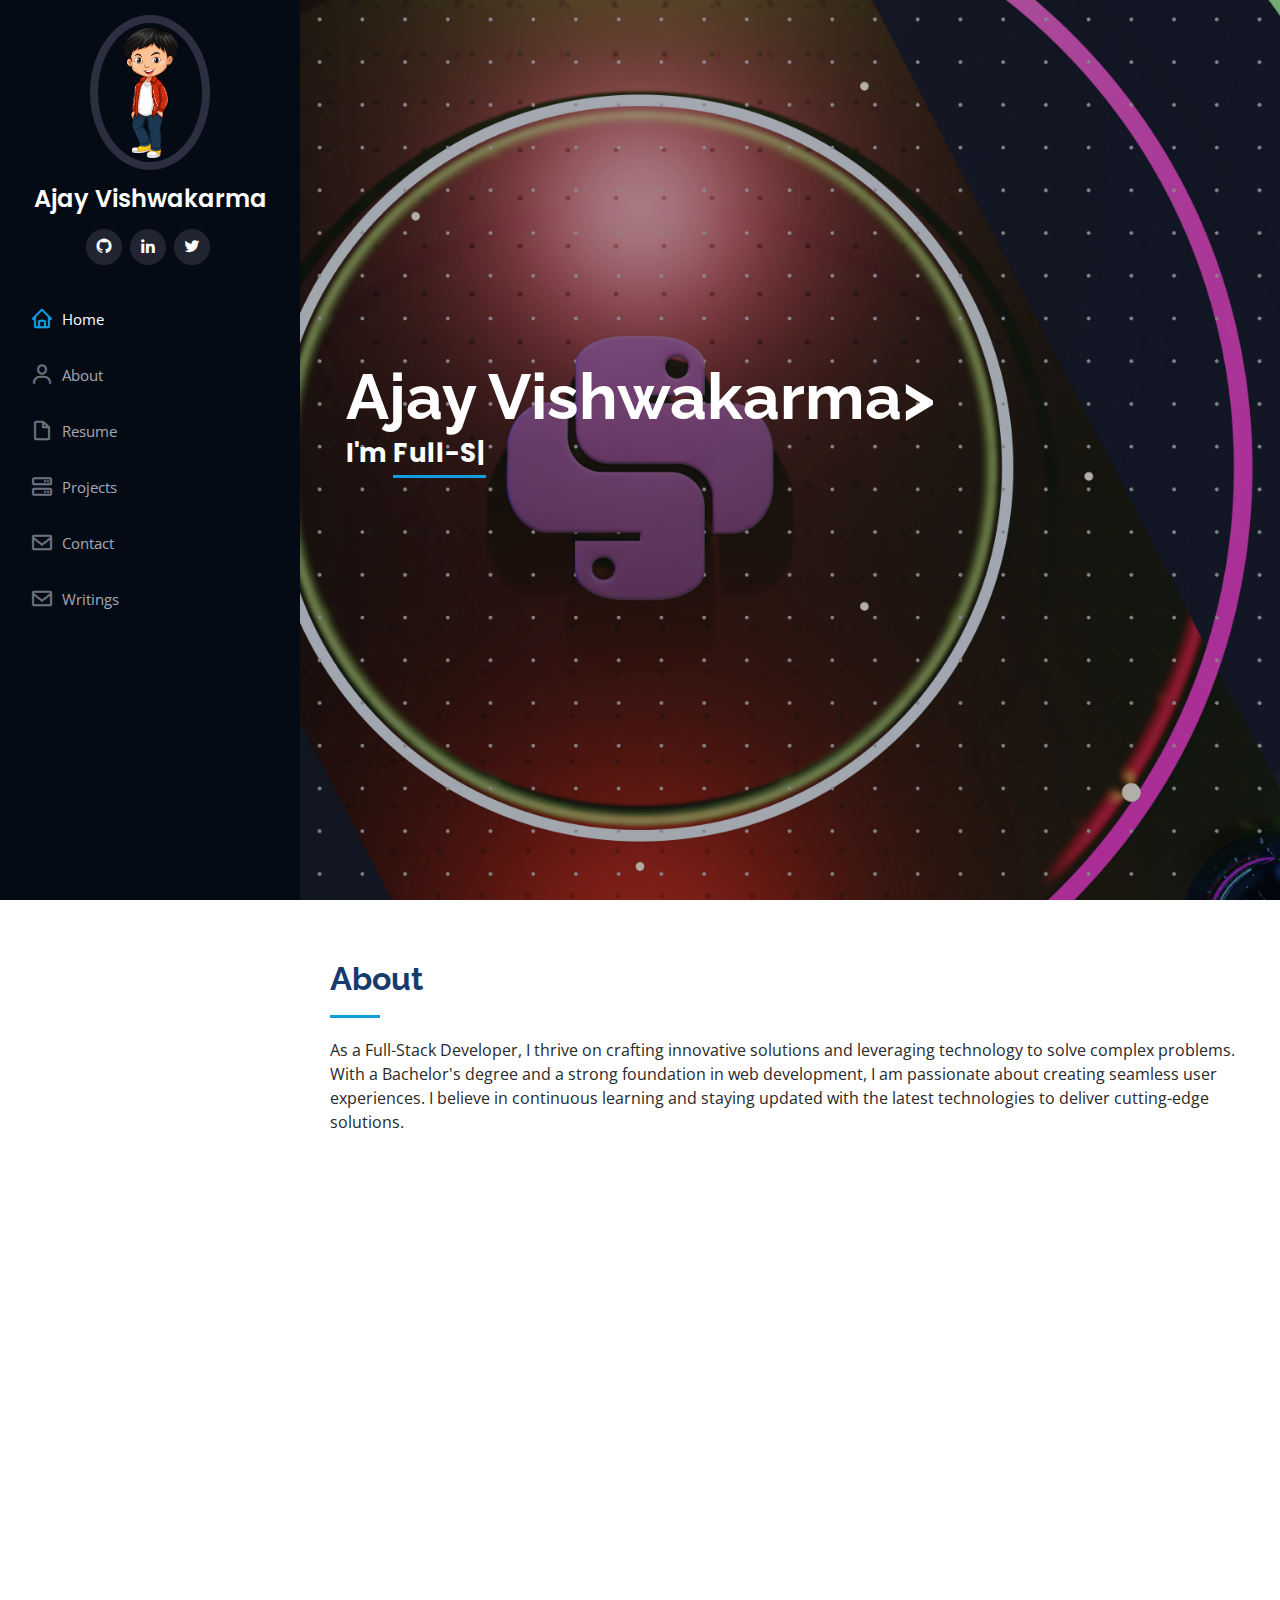
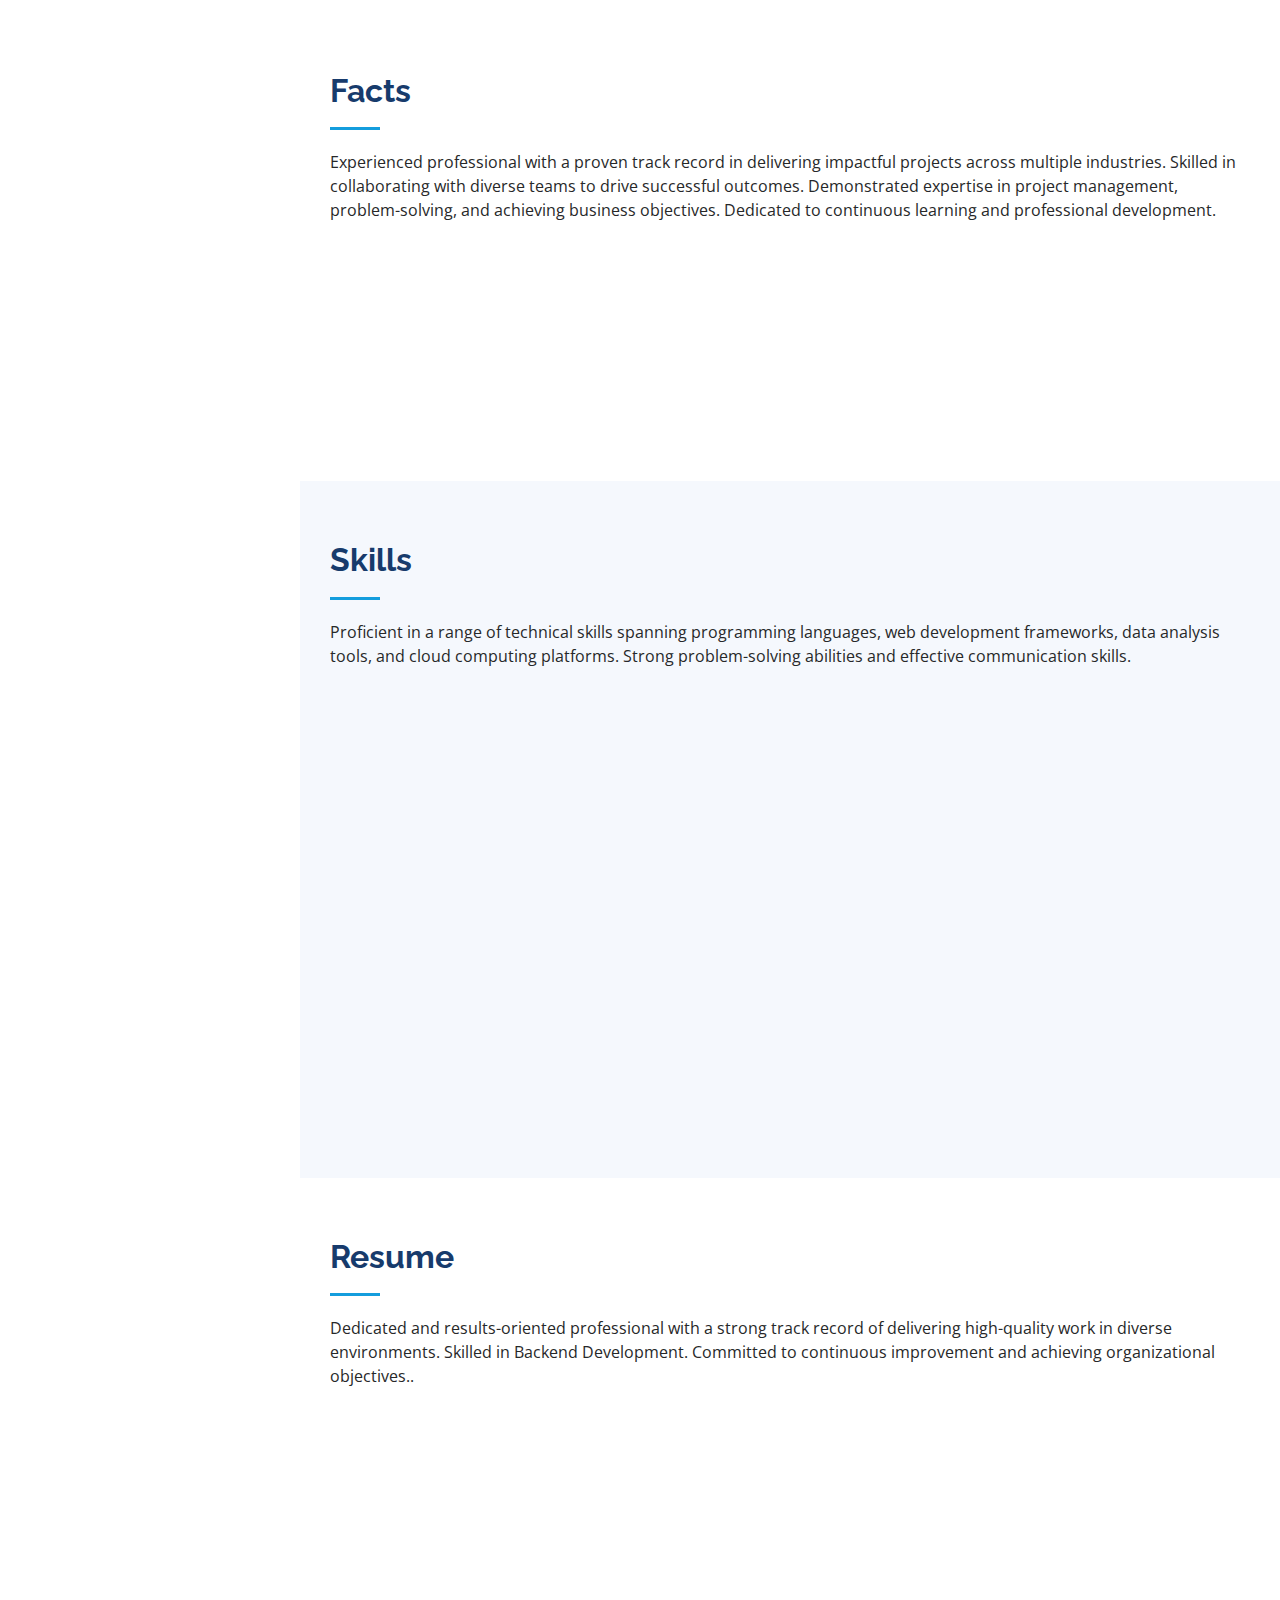
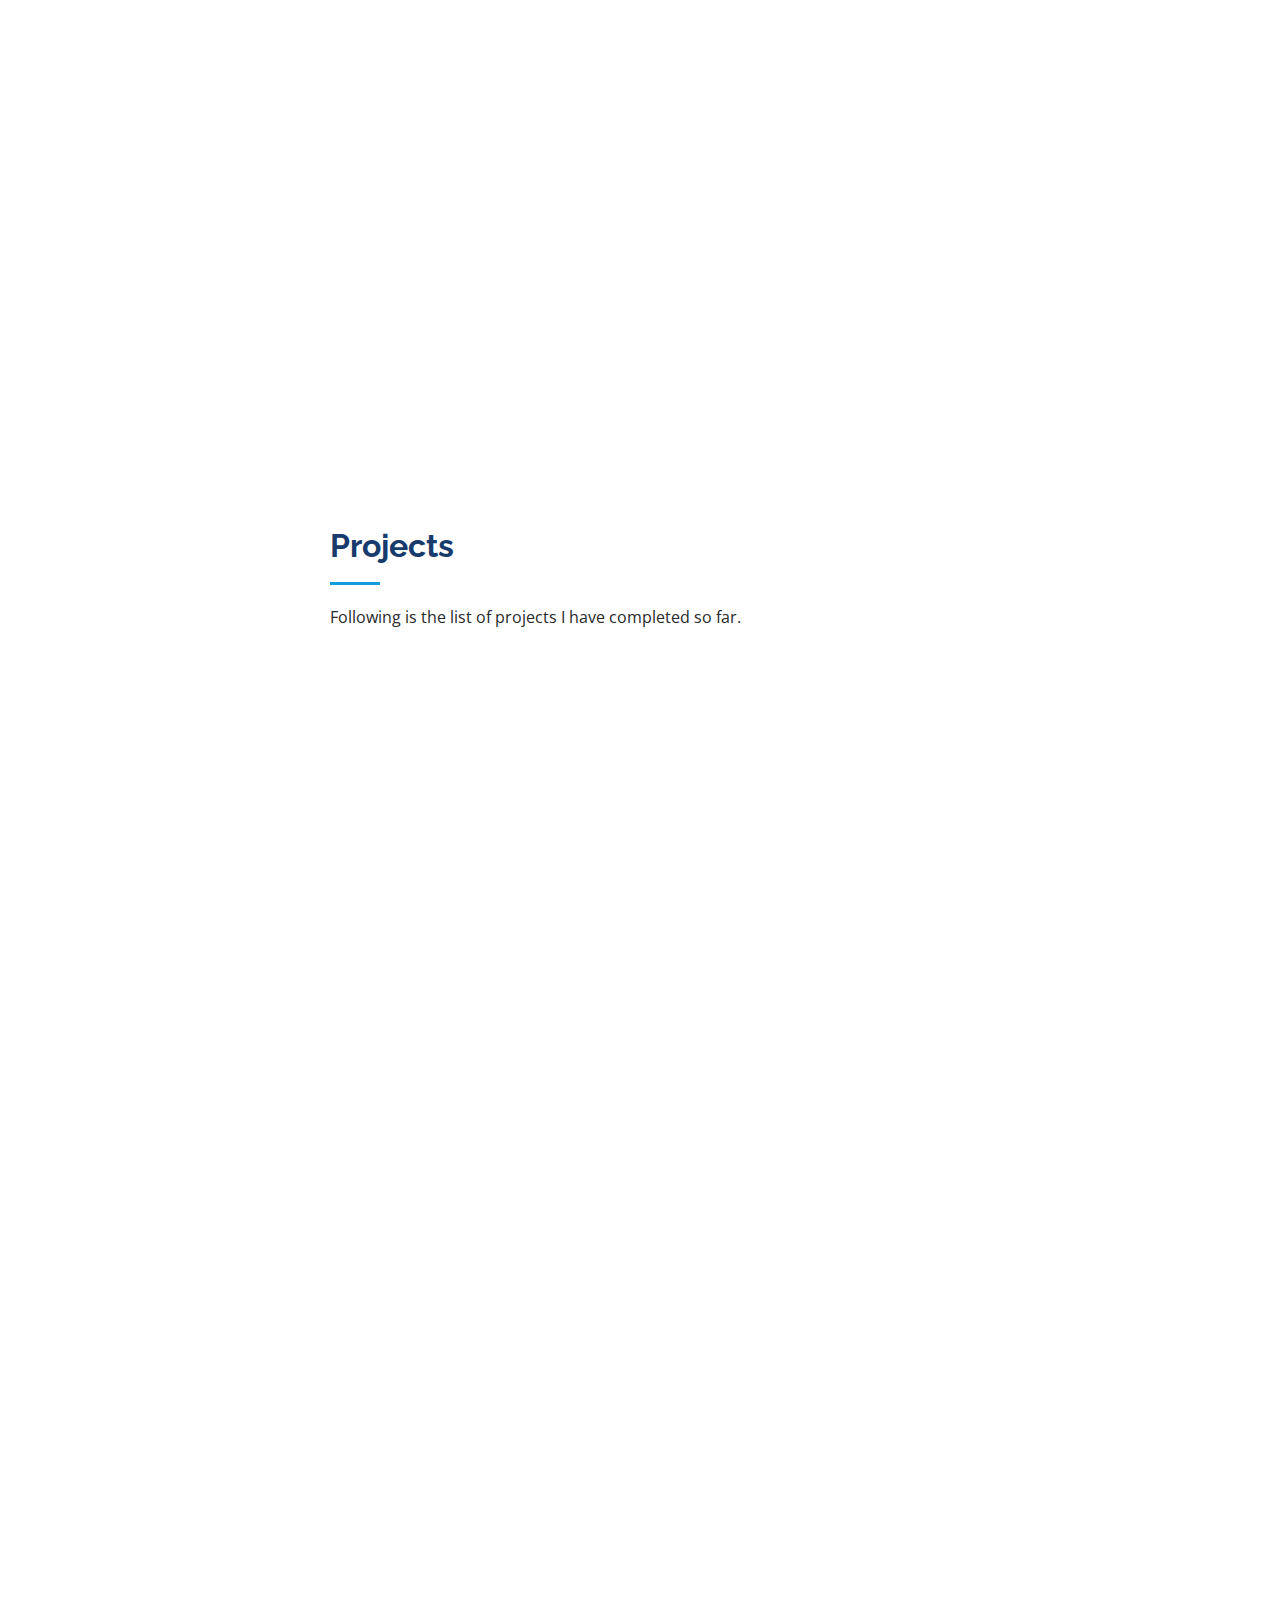
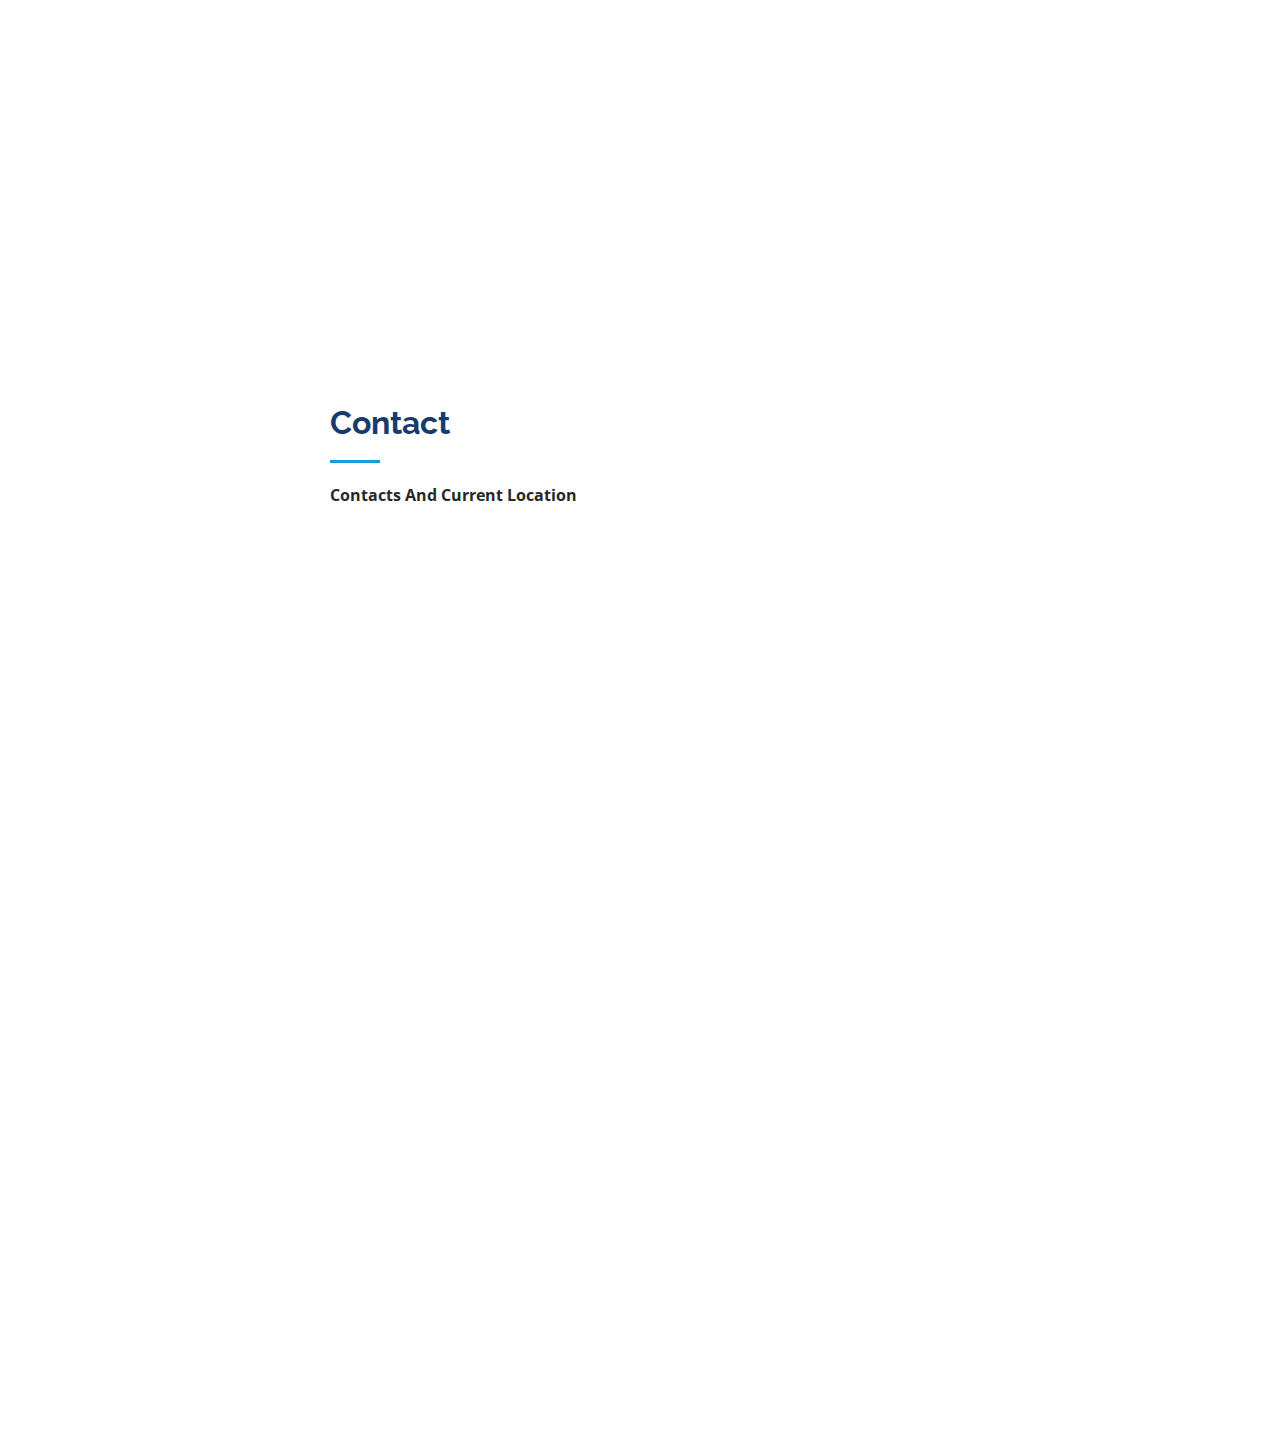
==== commit a4da103e: "Update index.html" ====
--- a/index.html
+++ b/index.html
@@ -339,7 +339,7 @@
             <h3 class="resume-title">Education</h3>
             <div class="resume-item">
               <h4>Bechelor of Engineering</h4>
-              <h5>2015 - 2016</h5>
+              <h5>2015 - 2019</h5>
               <p><em>Sagar Institute of Research and Technology Bhopal</em></p>
              
             </div>
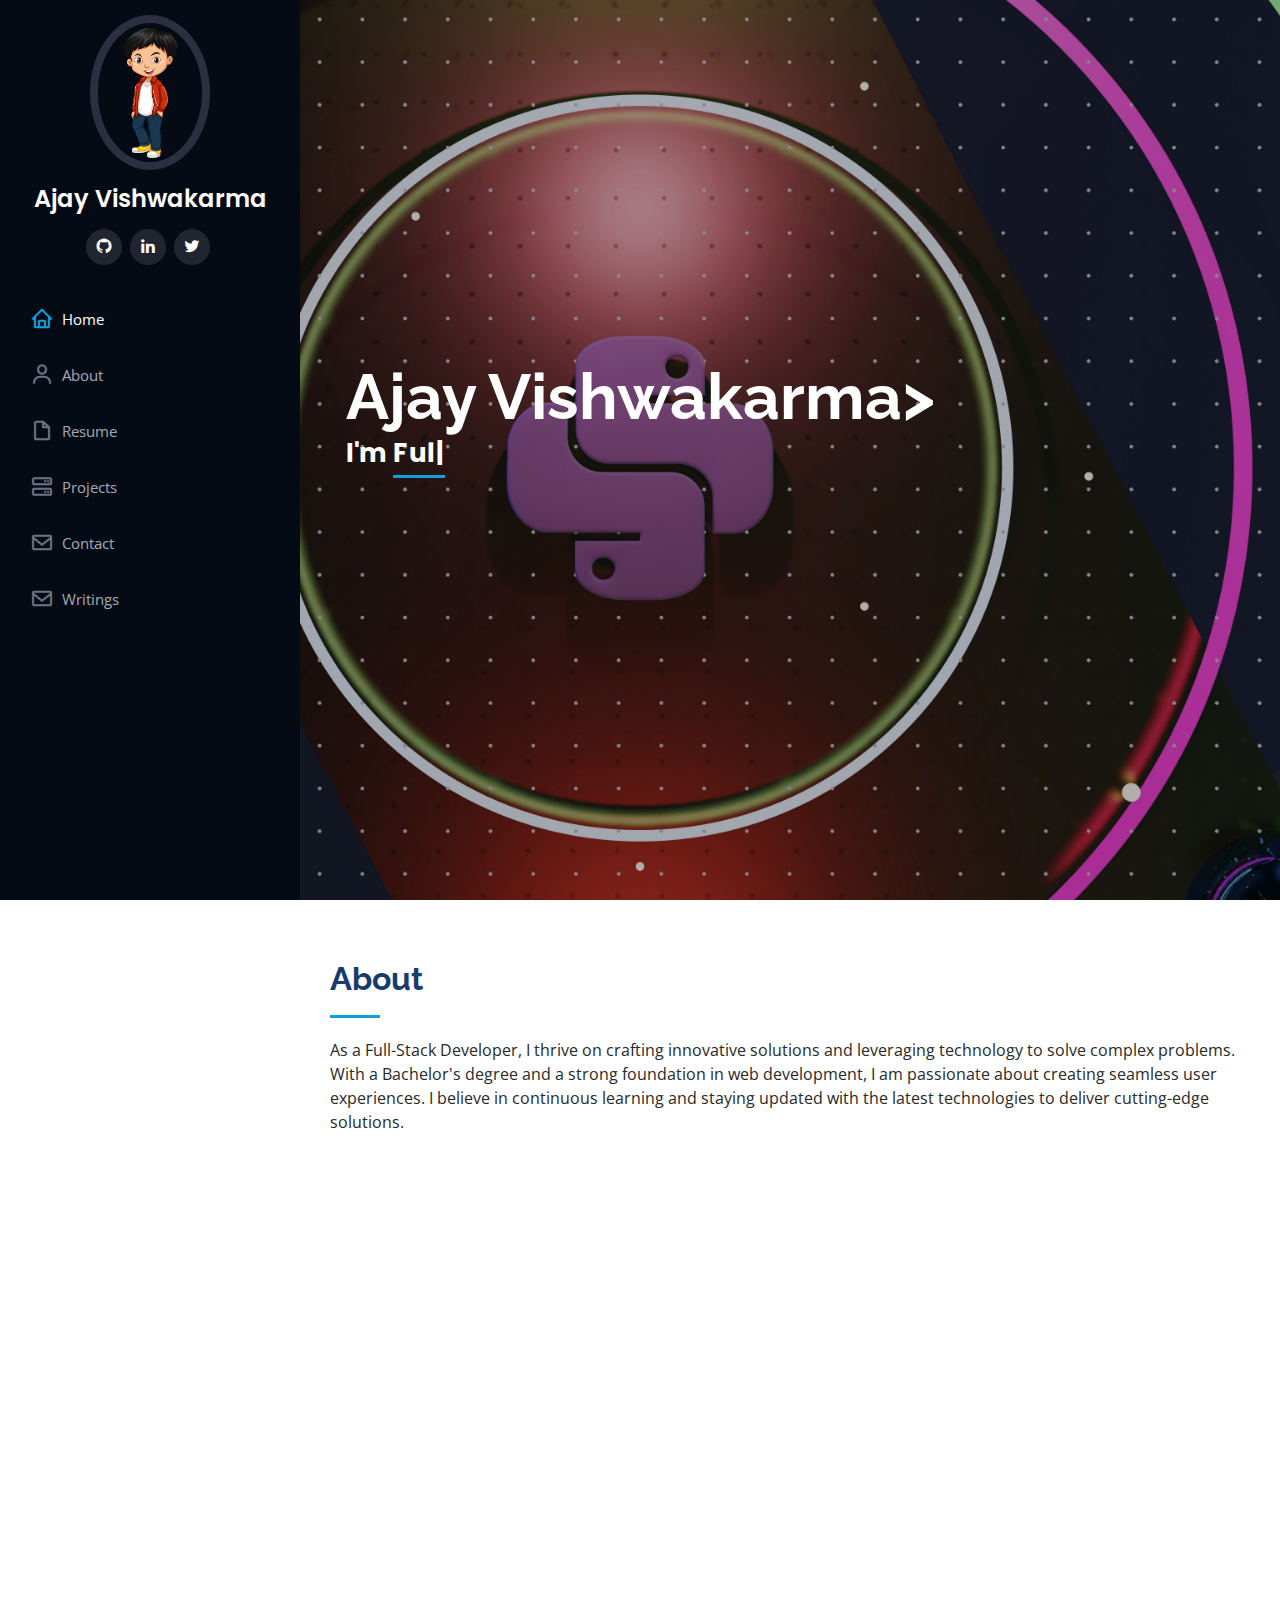
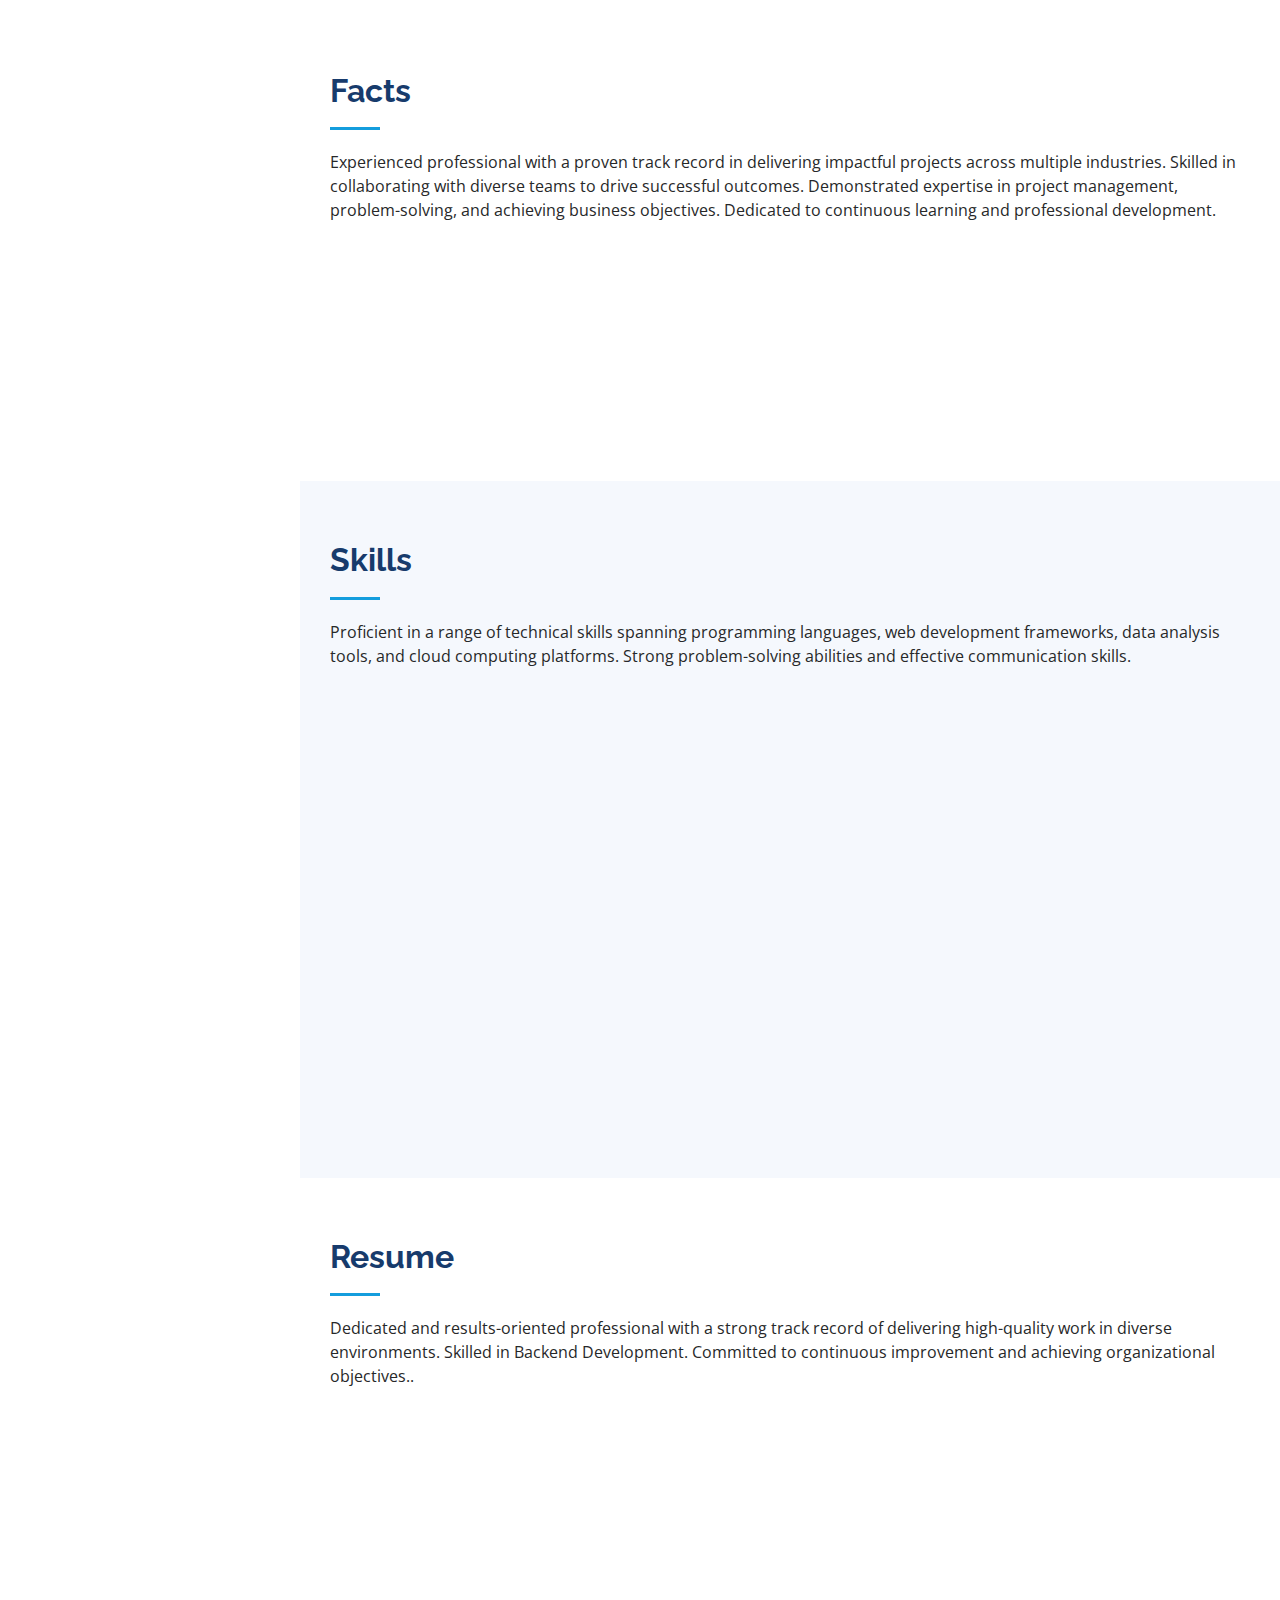
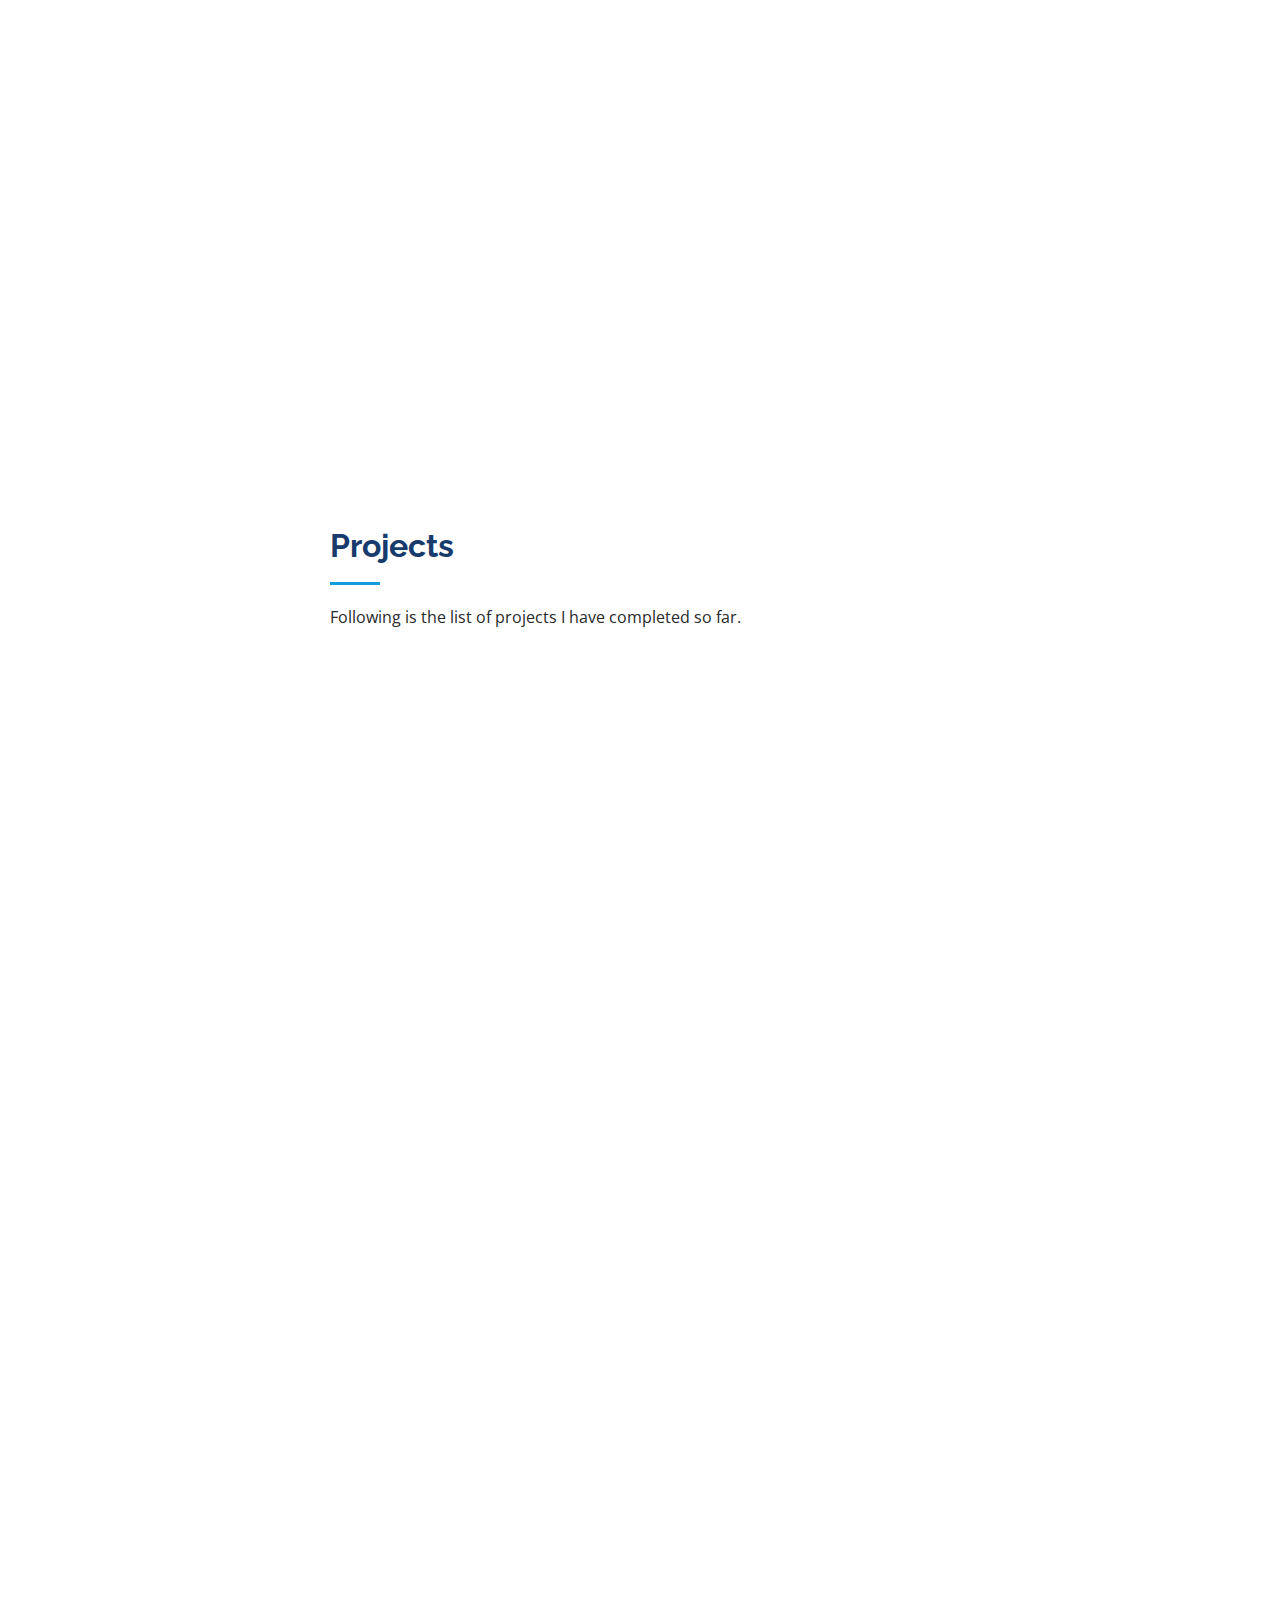
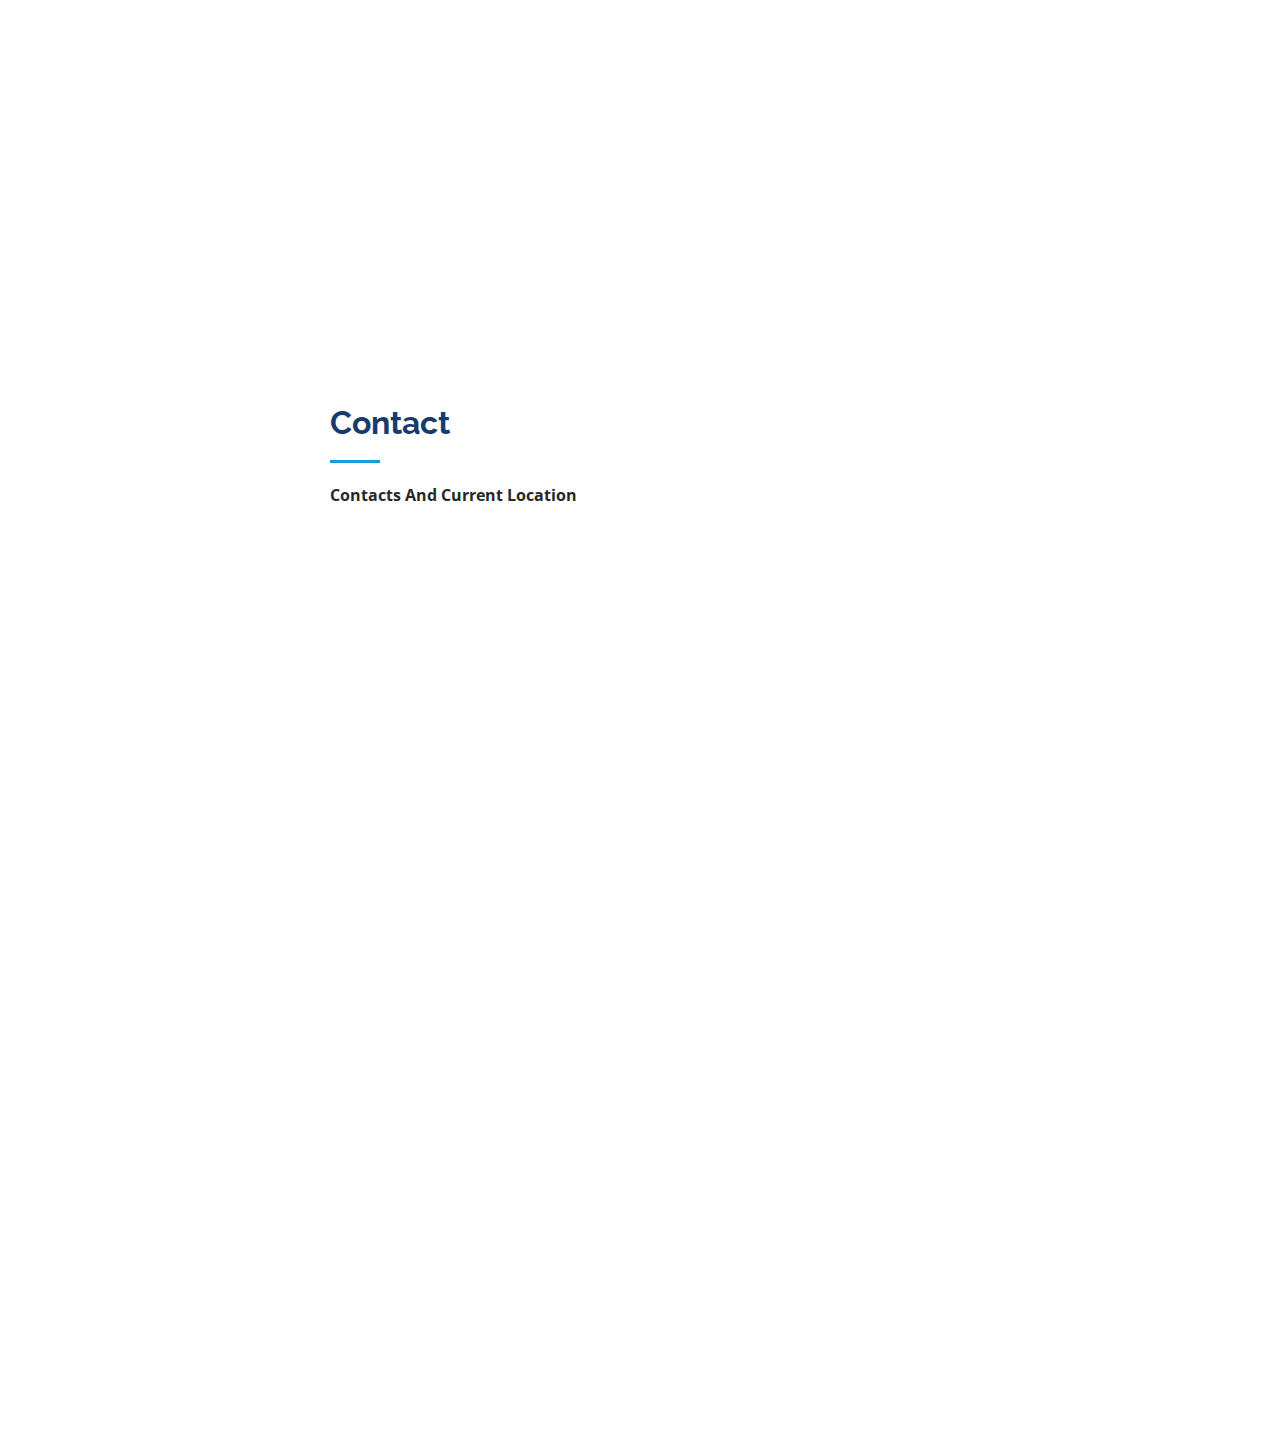
==== commit 7a41d609: "Update index.html" ====
--- a/index.html
+++ b/index.html
@@ -102,7 +102,7 @@
             <div class="row">
               <div class="col-lg-6">
                 <ul>
-                  <li><i class="bi bi-chevron-right"></i> <strong>Birthday:</strong> <span>1 May 1996</span></li>
+                  <li><i class="bi bi-chevron-right"></i> <strong>Birthday:</strong> <span>7 Oct 1996</span></li>
                   <li><i class="bi bi-chevron-right"></i> <strong>Website:</strong> <span><a style="color: black;" href="https://ajay776.github.io/">Ajay's Portfolio</a></span></li>
                   <li><i class="bi bi-chevron-right"></i> <strong>Phone:</strong> <span>+91 7415496606</span></li>
                   <li><i class="bi bi-chevron-right"></i> <strong>City:</strong> <span>Indore, India</span></li>
@@ -110,7 +110,7 @@
               </div>
               <div class="col-lg-6">
                 <ul>
-                  <li><i class="bi bi-chevron-right"></i> <strong>Age:</strong> <span>27</span></li>
+                  <li><i class="bi bi-chevron-right"></i> <strong>Age:</strong> <span>28</span></li>
                   <li><i class="bi bi-chevron-right"></i> <strong>Degree:</strong> <span>Bechelors</span></li>
                   <li><i class="bi bi-chevron-right"></i> <strong>Email:</strong>
                     <span>vishwakarmaajay776@gmail.com</span>
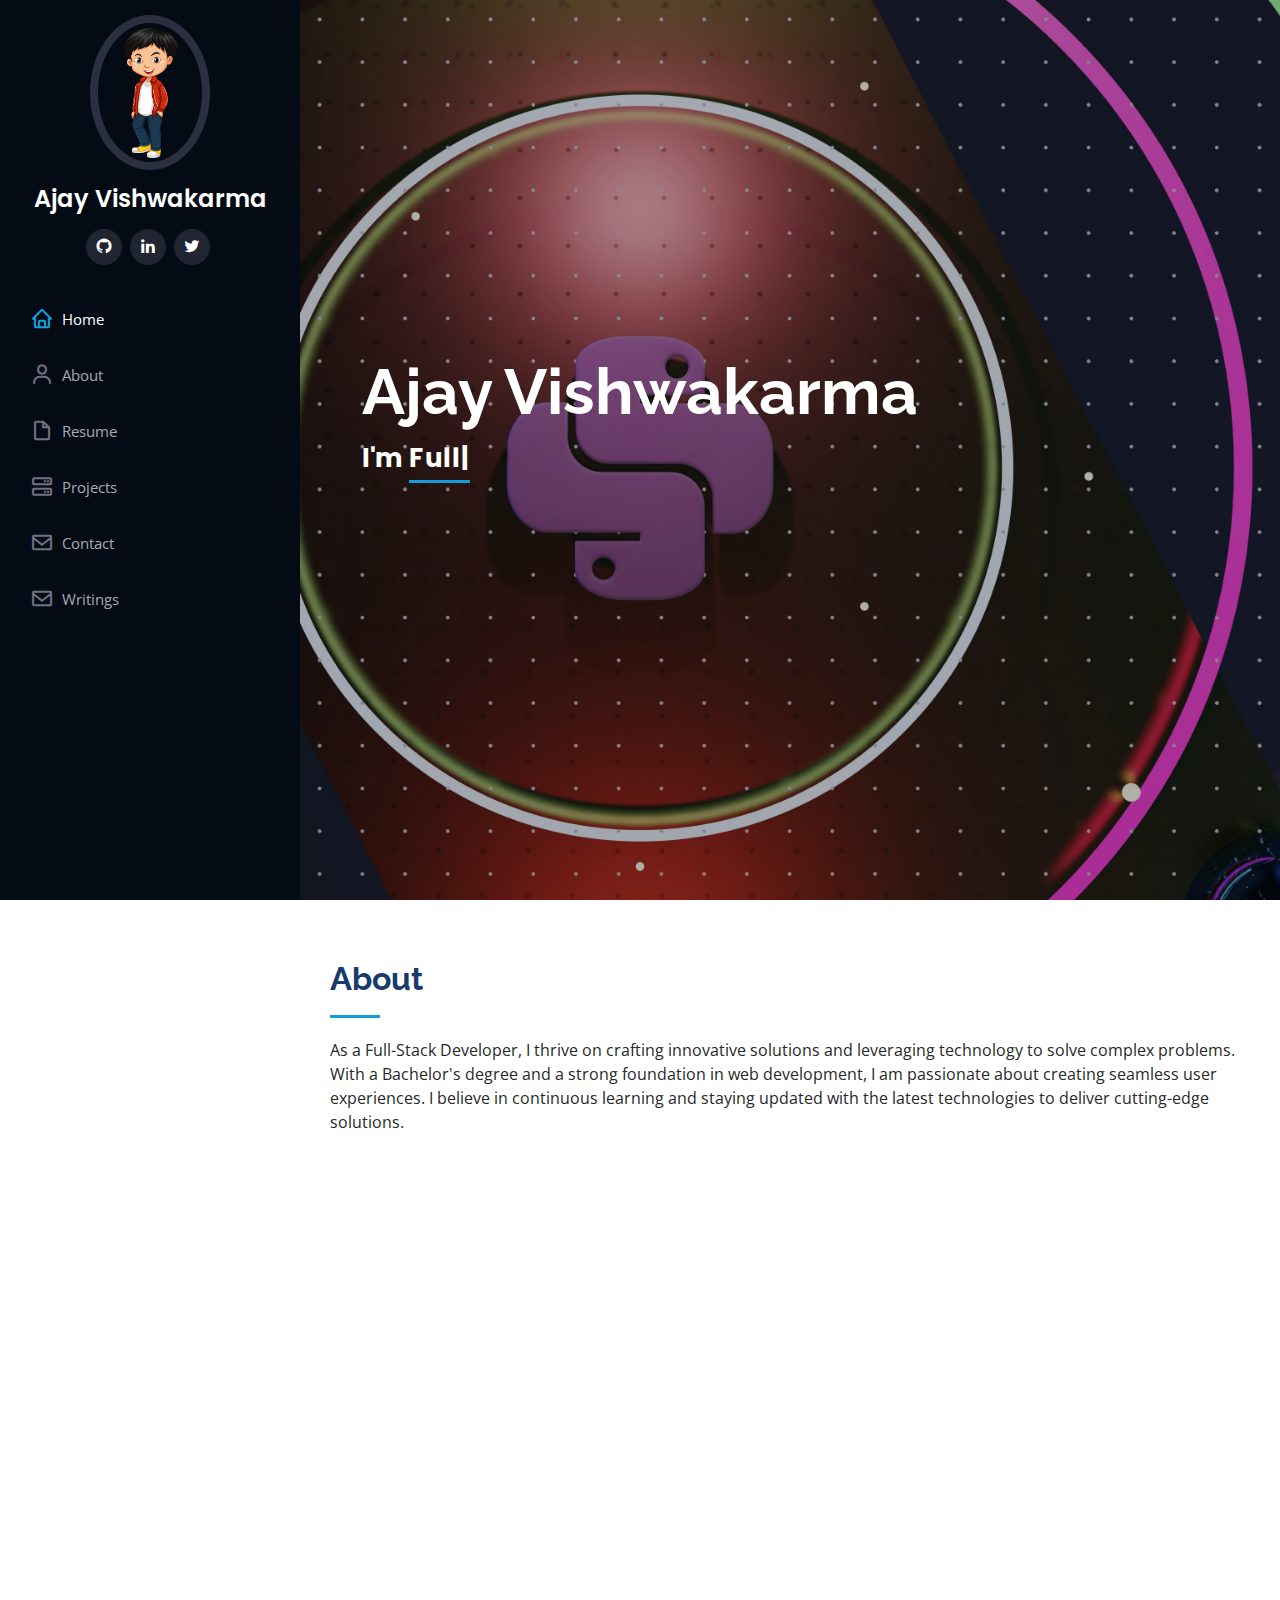
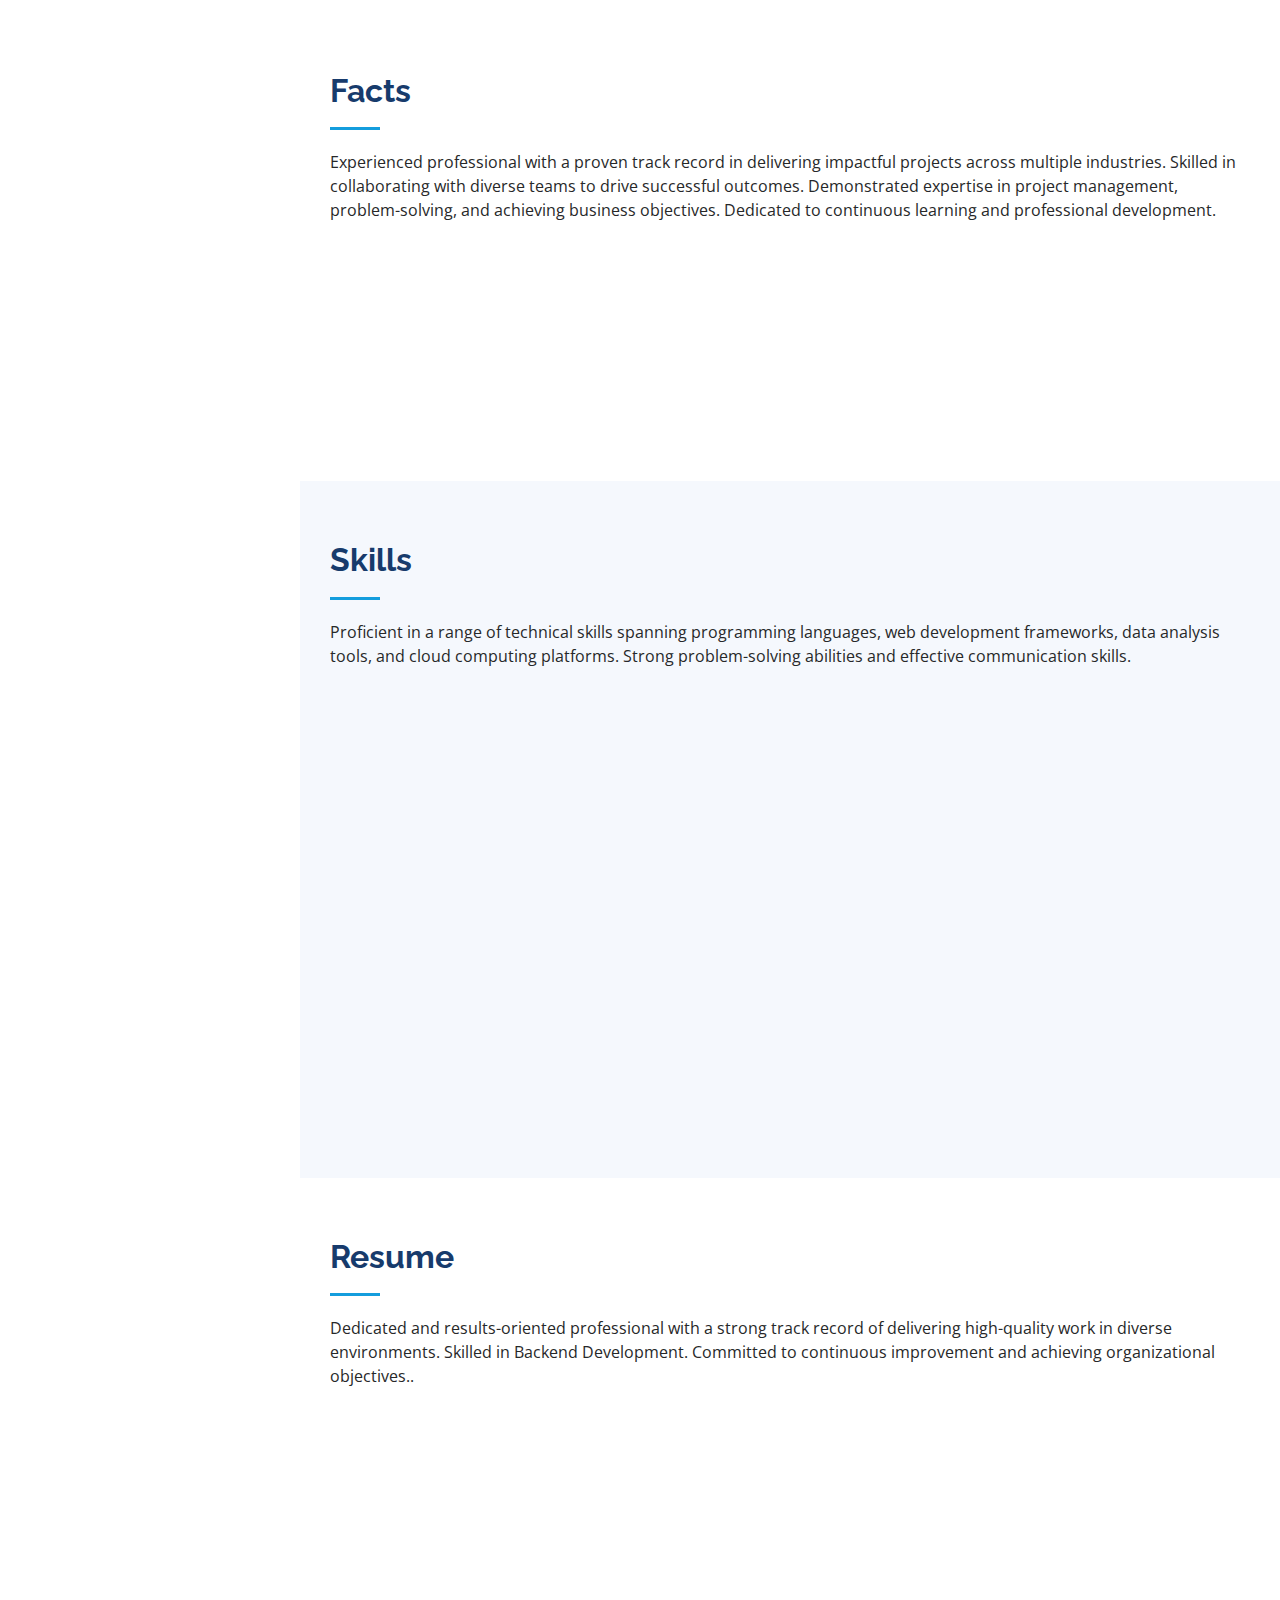
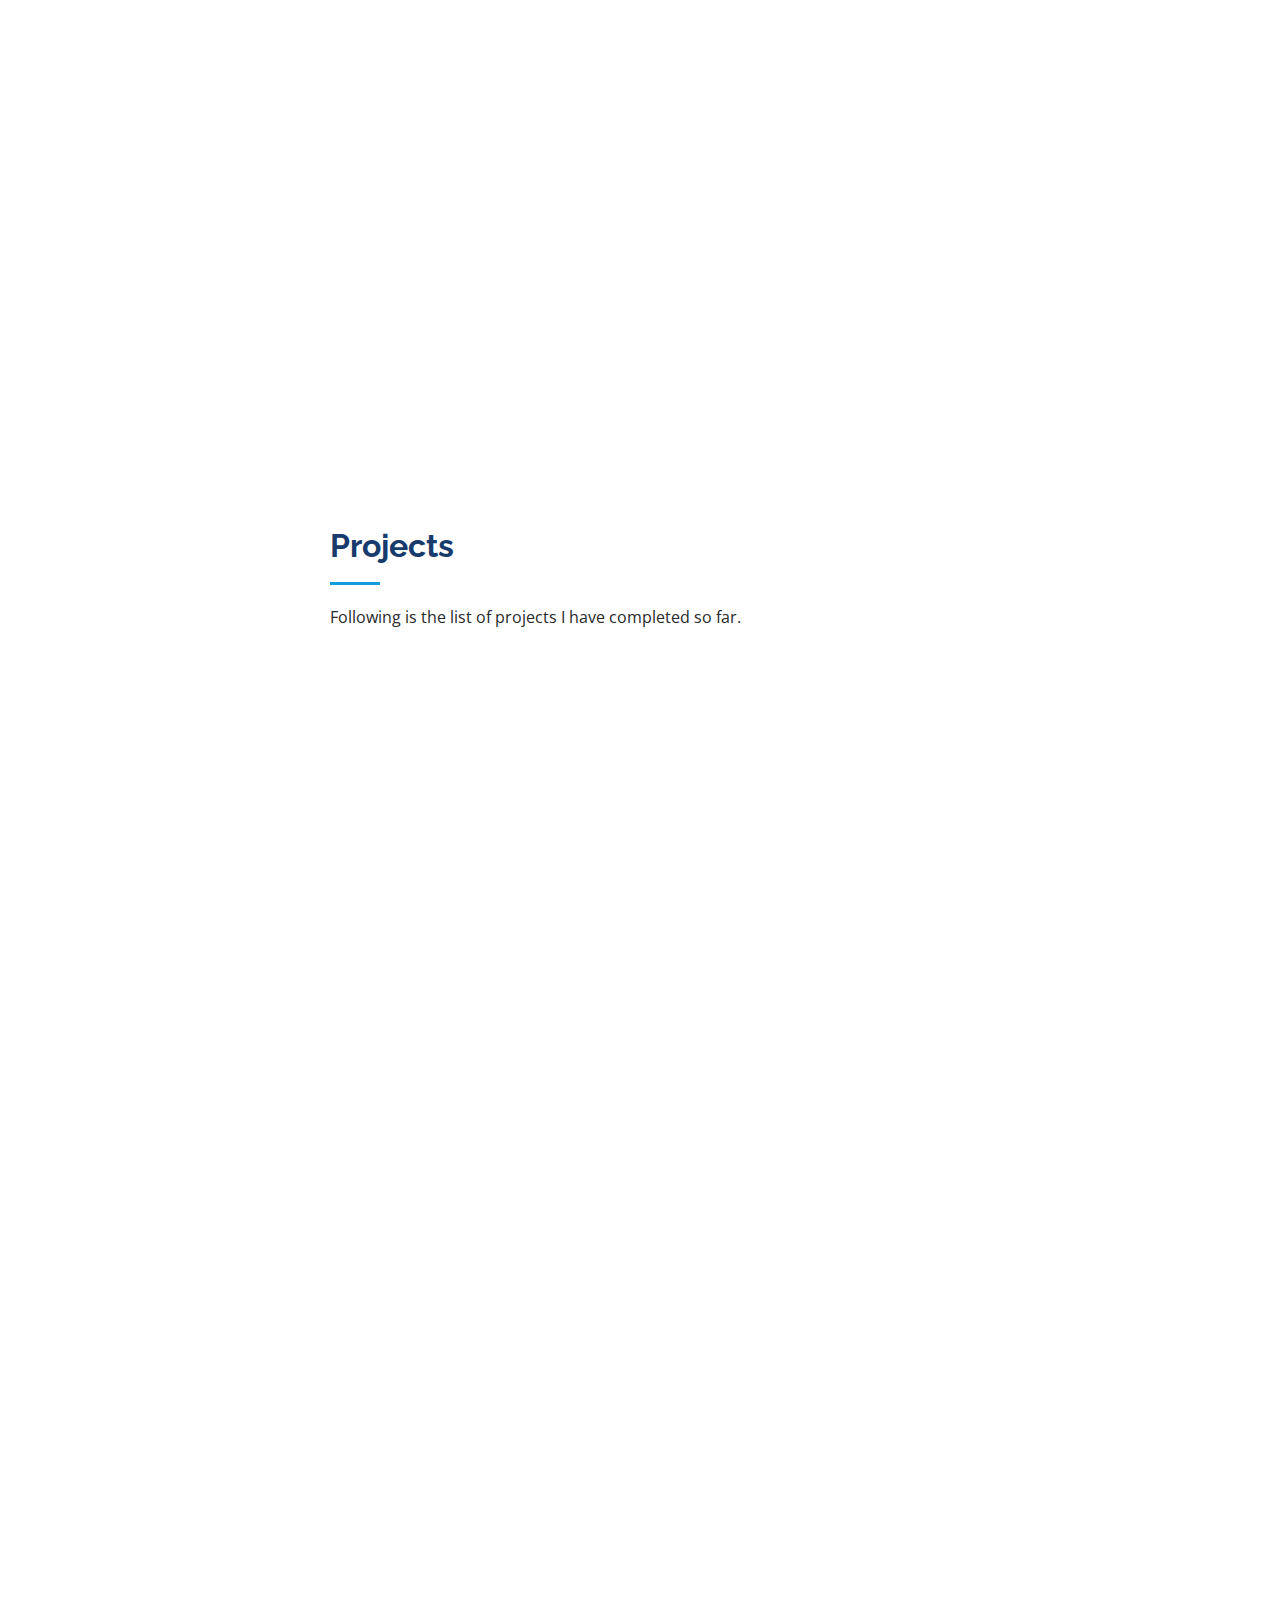
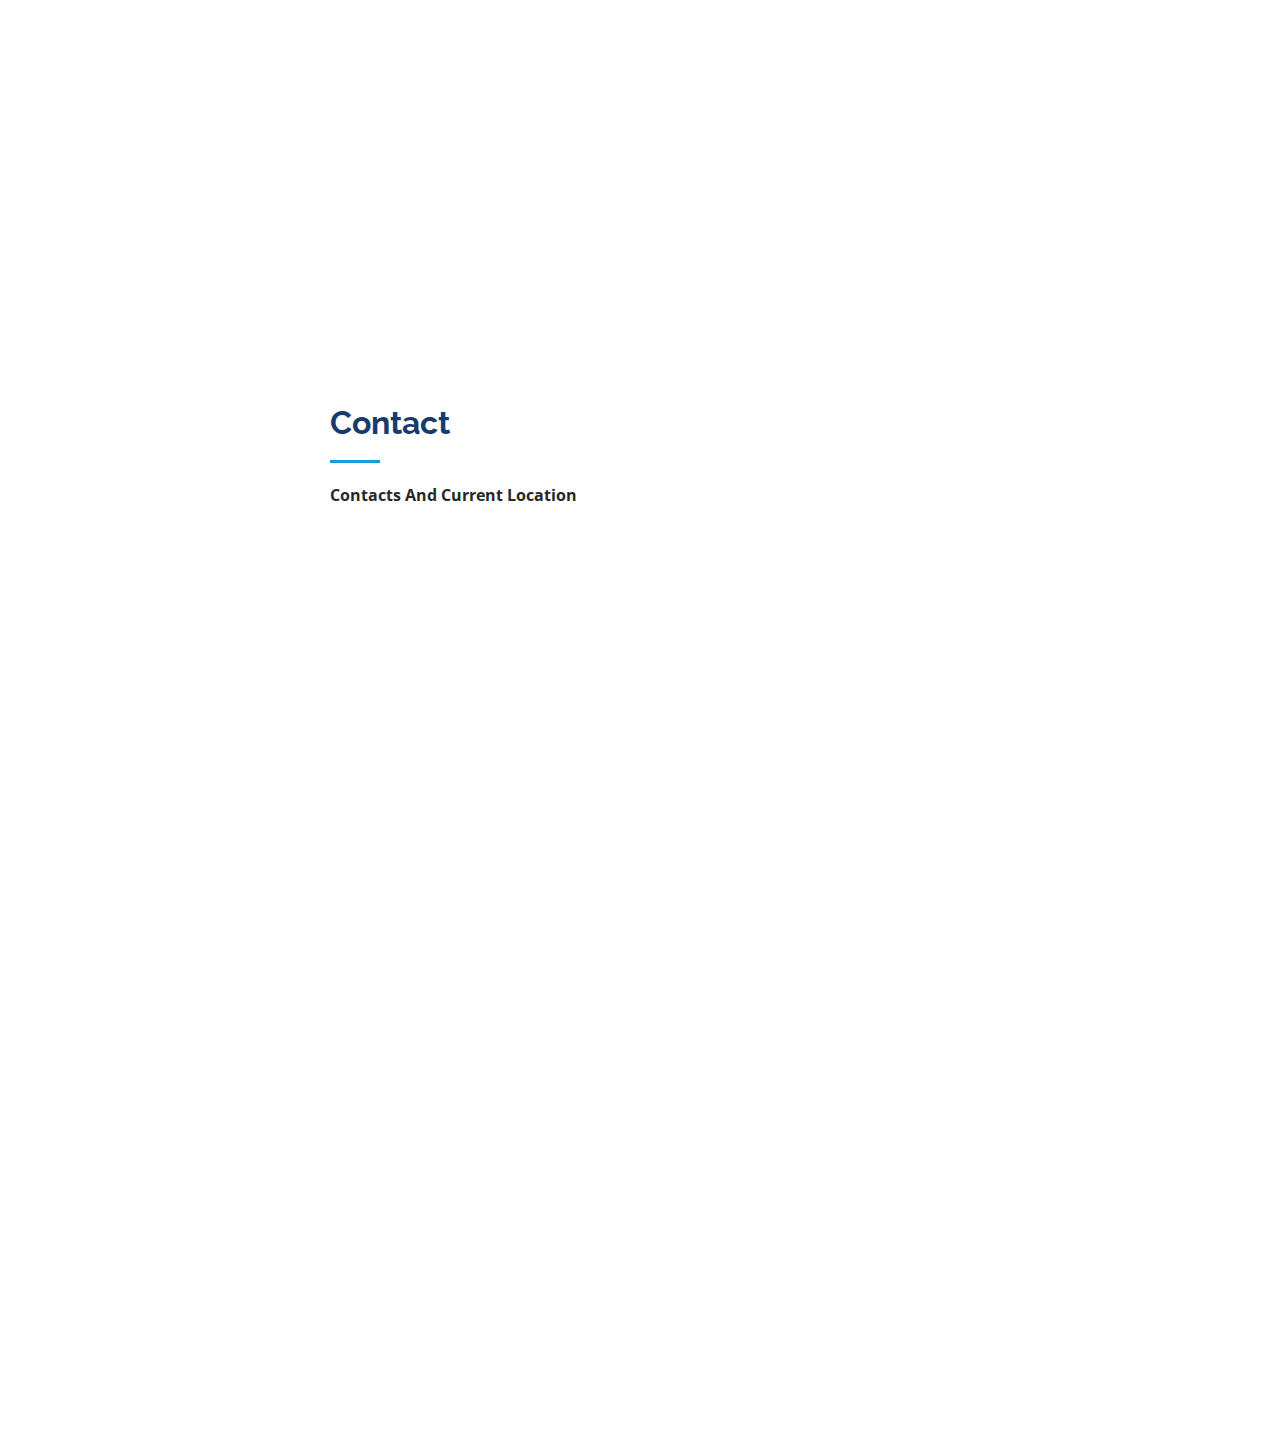
==== commit 1cd4456a: "Update index.html" ====
--- a/index.html
+++ b/index.html
@@ -70,7 +70,7 @@
   <!-- ======= Hero Section ======= -->
   <section id="hero" class="d-flex flex-column justify-content-center align-items-center">
     <div class="hero-container" data-aos="fade-in">
-      <h1>Ajay Vishwakarma>
+      <h1>Ajay Vishwakarma <h1>
         <p>I'm <span class="typed"
             data-typed-items="Full-Stack Developer, Backend Developer, Developer, Freelancer,"></span></p>
     </div>
